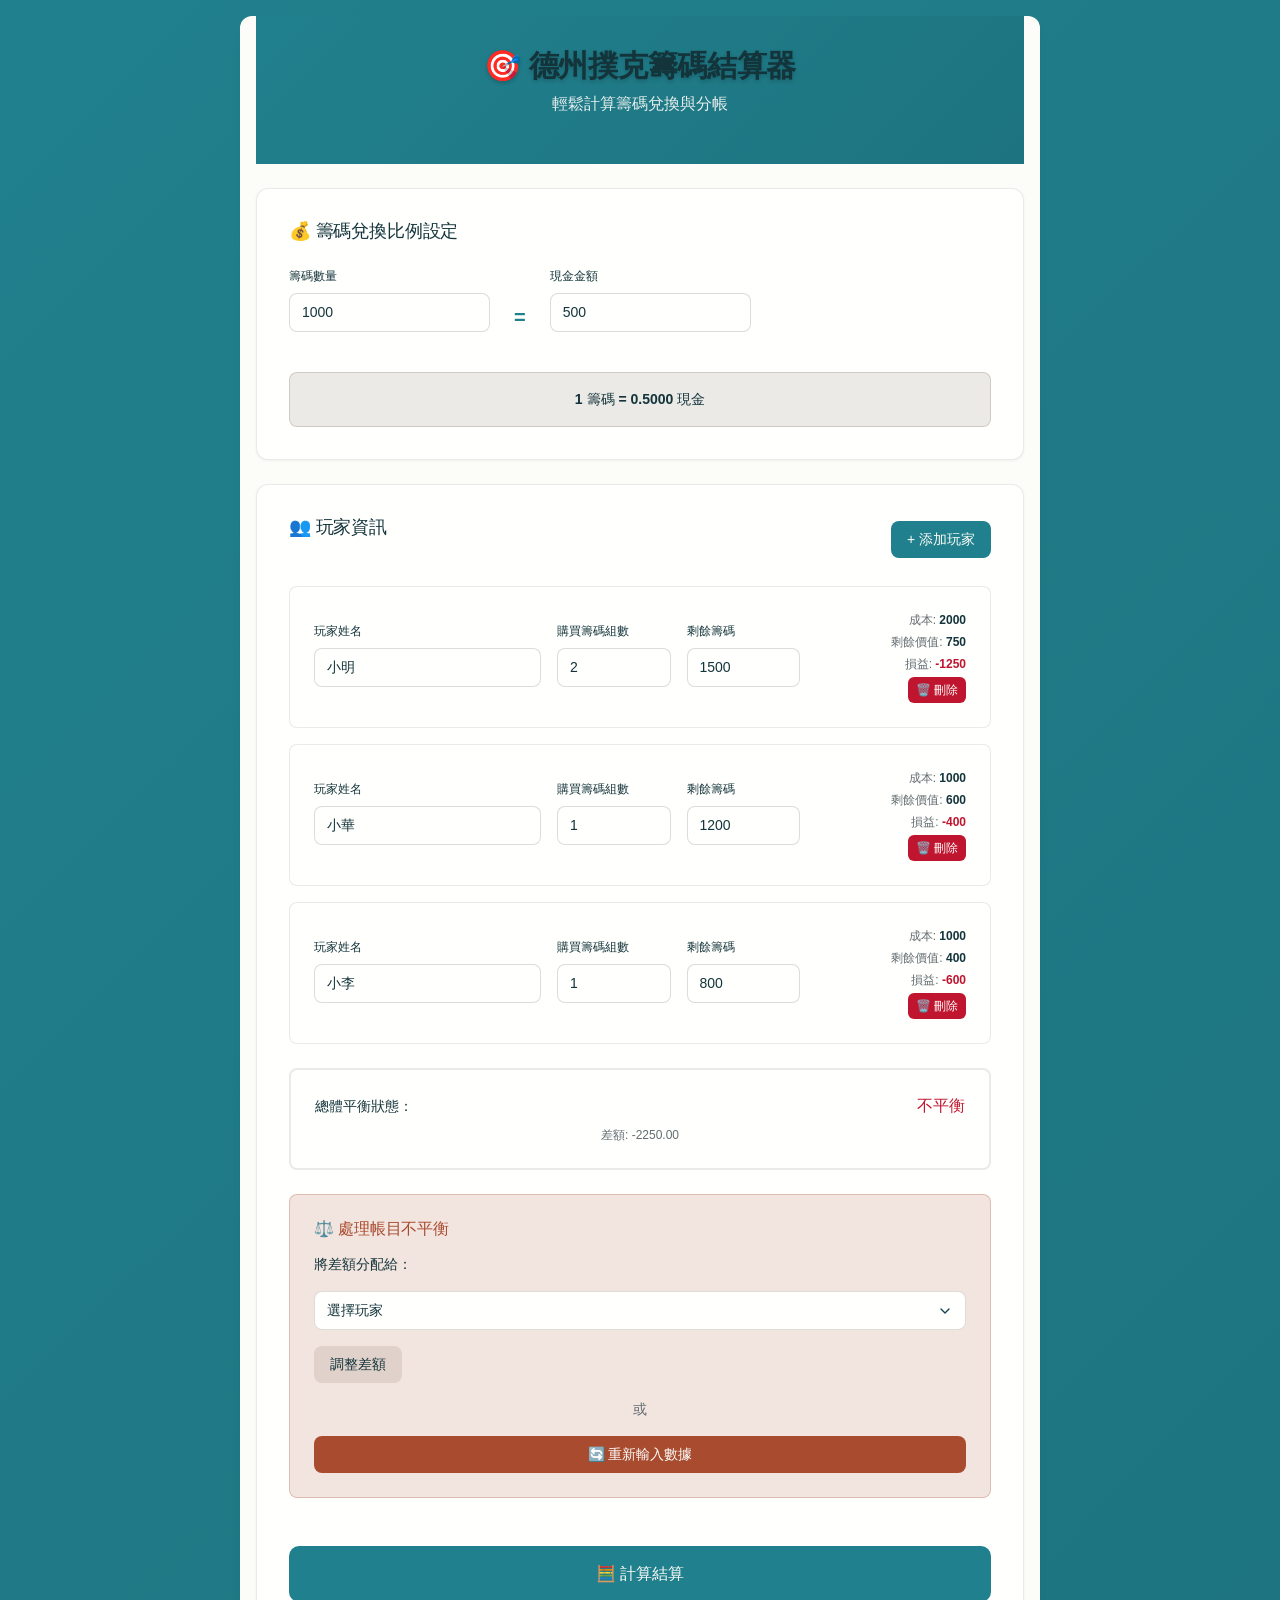
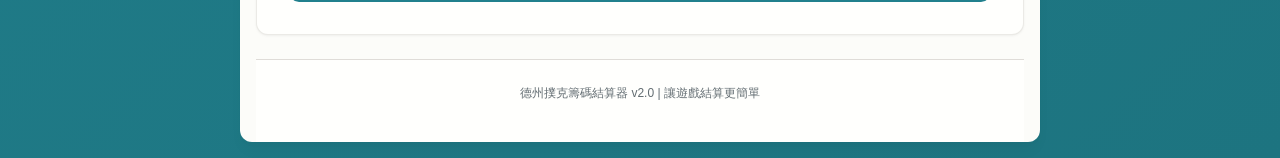
==== index.html @ 0e014acd "整合新工具界面與UI優化" ====
<!DOCTYPE html>
<html lang="zh-TW">
<head>
    <meta charset="UTF-8">
    <meta name="viewport" content="width=device-width, initial-scale=1.0">
    <title>德州撲克籌碼結算器</title>
    <link rel="stylesheet" href="style.css">
</head>
<body>
    <div class="container">
        <header class="app-header">
            <h1>🎯 德州撲克籌碼結算器</h1>
            <p class="subtitle">輕鬆計算籌碼兌換與分帳</p>
        </header>

        <!-- 兌換比例設置 -->
        <section class="exchange-section card">
            <div class="card-body">
                <h2>💰 籌碼兌換比例設定</h2>
                <div class="exchange-input">
                    <div class="input-group">
                        <label class="form-label">籌碼數量</label>
                        <input type="number" id="chipAmount" class="form-control" value="1000" min="1" step="100">
                    </div>
                    <div class="exchange-symbol">=</div>
                    <div class="input-group">
                        <label class="form-label">現金金額</label>
                        <input type="number" id="cashAmount" class="form-control" value="500" min="1" step="50">
                    </div>
                </div>
                <div class="exchange-display">
                    <span id="exchangeRate">1 籌碼 = 0.5 現金</span>
                </div>
            </div>
        </section>

        <!-- 玩家資訊輸入 -->
        <section class="players-section card">
            <div class="card-body">
                <div class="section-header">
                    <h2>👥 玩家資訊</h2>
                    <button class="btn btn-primary" id="addPlayerBtn">+ 添加玩家</button>
                </div>
                
                <div class="players-container" id="playersContainer">
                    <!-- 玩家行將通過JavaScript動態添加 -->
                </div>

                <div class="balance-status" id="balanceStatus">
                    <div class="balance-info">
                        <span class="balance-label">總體平衡狀態：</span>
                        <span class="balance-value" id="balanceValue">平衡</span>
                    </div>
                    <div class="balance-amount" id="balanceAmount">差額: 0</div>
                </div>

                <!-- 不平衡處理選項 -->
                <div class="balance-adjustment" id="balanceAdjustment" style="display: none;">
                    <h3>⚖️ 處理帳目不平衡</h3>
                    <div class="adjustment-options">
                        <div class="adjustment-group">
                            <label>將差額分配給：</label>
                            <select id="adjustmentPlayer" class="form-control">
                                <option value="">選擇玩家</option>
                            </select>
                            <button class="btn btn-secondary" id="adjustBalanceBtn">調整差額</button>
                        </div>
                        <div class="adjustment-divider">或</div>
                        <button class="btn btn-warning" id="reenterDataBtn">🔄 重新輸入數據</button>
                    </div>
                </div>

                <button class="btn btn-success btn-large" id="calculateBtn">🧮 計算結算</button>
            </div>
        </section>

        <!-- 結算結果 -->
        <section class="results-section card" id="resultsSection" style="display: none;">
            <div class="card-body">
                <h2>📊 結算結果</h2>
                
                <!-- 選項卡 -->
                <div class="tabs">
                    <button class="tab-btn active" data-tab="transfers">轉帳方案</button>
                    <button class="tab-btn" data-tab="profits">損益報告</button>
                </div>

                <!-- 轉帳方案 -->
                <div class="tab-content active" id="transfers">
                    <h3>💸 轉帳方案</h3>
                    <div id="transfersList" class="transfers-list">
                        <!-- 轉帳清單將通過JavaScript生成 -->
                    </div>
                </div>

                <!-- 損益報告 -->
                <div class="tab-content" id="profits">
                    <h3>📈 各玩家損益</h3>
                    <div id="profitsList" class="profits-list">
                        <!-- 損益清單將通過JavaScript生成 -->
                    </div>
                </div>

                <button class="btn btn-primary" id="finalCalculateBtn">🔄 重新計算</button>
            </div>
        </section>

        <footer class="app-footer">
            <p>德州撲克籌碼結算器 v2.0 | 讓遊戲結算更簡單</p>
        </footer>
    </div>

    <script src="app.js"></script>
</body>
</html>
---- style.css ----
:root {
  /* Primitive Color Tokens */
  --color-white: rgba(255, 255, 255, 1);
  --color-black: rgba(0, 0, 0, 1);
  --color-cream-50: rgba(252, 252, 249, 1);
  --color-cream-100: rgba(255, 255, 253, 1);
  --color-gray-200: rgba(245, 245, 245, 1);
  --color-gray-300: rgba(167, 169, 169, 1);
  --color-gray-400: rgba(119, 124, 124, 1);
  --color-slate-500: rgba(98, 108, 113, 1);
  --color-brown-600: rgba(94, 82, 64, 1);
  --color-charcoal-700: rgba(31, 33, 33, 1);
  --color-charcoal-800: rgba(38, 40, 40, 1);
  --color-slate-900: rgba(19, 52, 59, 1);
  --color-teal-300: rgba(50, 184, 198, 1);
  --color-teal-400: rgba(45, 166, 178, 1);
  --color-teal-500: rgba(33, 128, 141, 1);
  --color-teal-600: rgba(29, 116, 128, 1);
  --color-teal-700: rgba(26, 104, 115, 1);
  --color-teal-800: rgba(41, 150, 161, 1);
  --color-red-400: rgba(255, 84, 89, 1);
  --color-red-500: rgba(192, 21, 47, 1);
  --color-orange-400: rgba(230, 129, 97, 1);
  --color-orange-500: rgba(168, 75, 47, 1);

  /* RGB versions for opacity control */
  --color-brown-600-rgb: 94, 82, 64;
  --color-teal-500-rgb: 33, 128, 141;
  --color-slate-900-rgb: 19, 52, 59;
  --color-slate-500-rgb: 98, 108, 113;
  --color-red-500-rgb: 192, 21, 47;
  --color-red-400-rgb: 255, 84, 89;
  --color-orange-500-rgb: 168, 75, 47;
  --color-orange-400-rgb: 230, 129, 97;

  /* Background color tokens (Light Mode) */
  --color-bg-1: rgba(59, 130, 246, 0.08); /* Light blue */
  --color-bg-2: rgba(245, 158, 11, 0.08); /* Light yellow */
  --color-bg-3: rgba(34, 197, 94, 0.08); /* Light green */
  --color-bg-4: rgba(239, 68, 68, 0.08); /* Light red */
  --color-bg-5: rgba(147, 51, 234, 0.08); /* Light purple */
  --color-bg-6: rgba(249, 115, 22, 0.08); /* Light orange */
  --color-bg-7: rgba(236, 72, 153, 0.08); /* Light pink */
  --color-bg-8: rgba(6, 182, 212, 0.08); /* Light cyan */

  /* Semantic Color Tokens (Light Mode) */
  --color-background: var(--color-cream-50);
  --color-surface: var(--color-cream-100);
  --color-text: var(--color-slate-900);
  --color-text-secondary: var(--color-slate-500);
  --color-primary: var(--color-teal-500);
  --color-primary-hover: var(--color-teal-600);
  --color-primary-active: var(--color-teal-700);
  --color-secondary: rgba(var(--color-brown-600-rgb), 0.12);
  --color-secondary-hover: rgba(var(--color-brown-600-rgb), 0.2);
  --color-secondary-active: rgba(var(--color-brown-600-rgb), 0.25);
  --color-border: rgba(var(--color-brown-600-rgb), 0.2);
  --color-btn-primary-text: var(--color-cream-50);
  --color-card-border: rgba(var(--color-brown-600-rgb), 0.12);
  --color-card-border-inner: rgba(var(--color-brown-600-rgb), 0.12);
  --color-error: var(--color-red-500);
  --color-success: var(--color-teal-500);
  --color-warning: var(--color-orange-500);
  --color-info: var(--color-slate-500);
  --color-focus-ring: rgba(var(--color-teal-500-rgb), 0.4);
  --color-select-caret: rgba(var(--color-slate-900-rgb), 0.8);

  /* Common style patterns */
  --focus-ring: 0 0 0 3px var(--color-focus-ring);
  --focus-outline: 2px solid var(--color-primary);
  --status-bg-opacity: 0.15;
  --status-border-opacity: 0.25;
  --select-caret-light: url("data:image/svg+xml,%3Csvg xmlns='http://www.w3.org/2000/svg' width='16' height='16' viewBox='0 0 24 24' fill='none' stroke='%23134252' stroke-width='2' stroke-linecap='round' stroke-linejoin='round'%3E%3Cpolyline points='6 9 12 15 18 9'%3E%3C/polyline%3E%3C/svg%3E");
  --select-caret-dark: url("data:image/svg+xml,%3Csvg xmlns='http://www.w3.org/2000/svg' width='16' height='16' viewBox='0 0 24 24' fill='none' stroke='%23f5f5f5' stroke-width='2' stroke-linecap='round' stroke-linejoin='round'%3E%3Cpolyline points='6 9 12 15 18 9'%3E%3C/polyline%3E%3C/svg%3E");

  /* RGB versions for opacity control */
  --color-success-rgb: 33, 128, 141;
  --color-error-rgb: 192, 21, 47;
  --color-warning-rgb: 168, 75, 47;
  --color-info-rgb: 98, 108, 113;

  /* Typography */
  --font-family-base: "FKGroteskNeue", "Geist", "Inter", -apple-system,
    BlinkMacSystemFont, "Segoe UI", Roboto, sans-serif;
  --font-family-mono: "Berkeley Mono", ui-monospace, SFMono-Regular, Menlo,
    Monaco, Consolas, monospace;
  --font-size-xs: 11px;
  --font-size-sm: 12px;
  --font-size-base: 14px;
  --font-size-md: 14px;
  --font-size-lg: 16px;
  --font-size-xl: 18px;
  --font-size-2xl: 20px;
  --font-size-3xl: 24px;
  --font-size-4xl: 30px;
  --font-weight-normal: 400;
  --font-weight-medium: 500;
  --font-weight-semibold: 550;
  --font-weight-bold: 600;
  --line-height-tight: 1.2;
  --line-height-normal: 1.5;
  --letter-spacing-tight: -0.01em;

  /* Spacing */
  --space-0: 0;
  --space-1: 1px;
  --space-2: 2px;
  --space-4: 4px;
  --space-6: 6px;
  --space-8: 8px;
  --space-10: 10px;
  --space-12: 12px;
  --space-16: 16px;
  --space-20: 20px;
  --space-24: 24px;
  --space-32: 32px;

  /* Border Radius */
  --radius-sm: 6px;
  --radius-base: 8px;
  --radius-md: 10px;
  --radius-lg: 12px;
  --radius-full: 9999px;

  /* Shadows */
  --shadow-xs: 0 1px 2px rgba(0, 0, 0, 0.02);
  --shadow-sm: 0 1px 3px rgba(0, 0, 0, 0.04), 0 1px 2px rgba(0, 0, 0, 0.02);
  --shadow-md: 0 4px 6px -1px rgba(0, 0, 0, 0.04),
    0 2px 4px -1px rgba(0, 0, 0, 0.02);
  --shadow-lg: 0 10px 15px -3px rgba(0, 0, 0, 0.04),
    0 4px 6px -2px rgba(0, 0, 0, 0.02);
  --shadow-inset-sm: inset 0 1px 0 rgba(255, 255, 255, 0.15),
    inset 0 -1px 0 rgba(0, 0, 0, 0.03);

  /* Animation */
  --duration-fast: 150ms;
  --duration-normal: 250ms;
  --ease-standard: cubic-bezier(0.16, 1, 0.3, 1);

  /* Layout */
  --container-sm: 640px;
  --container-md: 768px;
  --container-lg: 1024px;
  --container-xl: 1280px;
}

/* Dark mode colors */
@media (prefers-color-scheme: dark) {
  :root {
    /* RGB versions for opacity control (Dark Mode) */
    --color-gray-400-rgb: 119, 124, 124;
    --color-teal-300-rgb: 50, 184, 198;
    --color-gray-300-rgb: 167, 169, 169;
    --color-gray-200-rgb: 245, 245, 245;

    /* Background color tokens (Dark Mode) */
    --color-bg-1: rgba(29, 78, 216, 0.15); /* Dark blue */
    --color-bg-2: rgba(180, 83, 9, 0.15); /* Dark yellow */
    --color-bg-3: rgba(21, 128, 61, 0.15); /* Dark green */
    --color-bg-4: rgba(185, 28, 28, 0.15); /* Dark red */
    --color-bg-5: rgba(107, 33, 168, 0.15); /* Dark purple */
    --color-bg-6: rgba(194, 65, 12, 0.15); /* Dark orange */
    --color-bg-7: rgba(190, 24, 93, 0.15); /* Dark pink */
    --color-bg-8: rgba(8, 145, 178, 0.15); /* Dark cyan */

    /* Semantic Color Tokens (Dark Mode) */
    --color-background: var(--color-charcoal-700);
    --color-surface: var(--color-charcoal-800);
    --color-text: var(--color-gray-200);
    --color-text-secondary: rgba(var(--color-gray-300-rgb), 0.7);
    --color-primary: var(--color-teal-300);
    --color-primary-hover: var(--color-teal-400);
    --color-primary-active: var(--color-teal-800);
    --color-secondary: rgba(var(--color-gray-400-rgb), 0.15);
    --color-secondary-hover: rgba(var(--color-gray-400-rgb), 0.25);
    --color-secondary-active: rgba(var(--color-gray-400-rgb), 0.3);
    --color-border: rgba(var(--color-gray-400-rgb), 0.3);
    --color-error: var(--color-red-400);
    --color-success: var(--color-teal-300);
    --color-warning: var(--color-orange-400);
    --color-info: var(--color-gray-300);
    --color-focus-ring: rgba(var(--color-teal-300-rgb), 0.4);
    --color-btn-primary-text: var(--color-slate-900);
    --color-card-border: rgba(var(--color-gray-400-rgb), 0.2);
    --color-card-border-inner: rgba(var(--color-gray-400-rgb), 0.15);
    --shadow-inset-sm: inset 0 1px 0 rgba(255, 255, 255, 0.1),
      inset 0 -1px 0 rgba(0, 0, 0, 0.15);
    --button-border-secondary: rgba(var(--color-gray-400-rgb), 0.2);
    --color-border-secondary: rgba(var(--color-gray-400-rgb), 0.2);
    --color-select-caret: rgba(var(--color-gray-200-rgb), 0.8);

    /* Common style patterns - updated for dark mode */
    --focus-ring: 0 0 0 3px var(--color-focus-ring);
    --focus-outline: 2px solid var(--color-primary);
    --status-bg-opacity: 0.15;
    --status-border-opacity: 0.25;
    --select-caret-light: url("data:image/svg+xml,%3Csvg xmlns='http://www.w3.org/2000/svg' width='16' height='16' viewBox='0 0 24 24' fill='none' stroke='%23134252' stroke-width='2' stroke-linecap='round' stroke-linejoin='round'%3E%3Cpolyline points='6 9 12 15 18 9'%3E%3C/polyline%3E%3C/svg%3E");
    --select-caret-dark: url("data:image/svg+xml,%3Csvg xmlns='http://www.w3.org/2000/svg' width='16' height='16' viewBox='0 0 24 24' fill='none' stroke='%23f5f5f5' stroke-width='2' stroke-linecap='round' stroke-linejoin='round'%3E%3Cpolyline points='6 9 12 15 18 9'%3E%3C/polyline%3E%3C/svg%3E");

    /* RGB versions for dark mode */
    --color-success-rgb: var(--color-teal-300-rgb);
    --color-error-rgb: var(--color-red-400-rgb);
    --color-warning-rgb: var(--color-orange-400-rgb);
    --color-info-rgb: var(--color-gray-300-rgb);
  }
}

/* Data attribute for manual theme switching */
[data-color-scheme="dark"] {
  /* RGB versions for opacity control (dark mode) */
  --color-gray-400-rgb: 119, 124, 124;
  --color-teal-300-rgb: 50, 184, 198;
  --color-gray-300-rgb: 167, 169, 169;
  --color-gray-200-rgb: 245, 245, 245;

  /* Colorful background palette - Dark Mode */
  --color-bg-1: rgba(29, 78, 216, 0.15); /* Dark blue */
  --color-bg-2: rgba(180, 83, 9, 0.15); /* Dark yellow */
  --color-bg-3: rgba(21, 128, 61, 0.15); /* Dark green */
  --color-bg-4: rgba(185, 28, 28, 0.15); /* Dark red */
  --color-bg-5: rgba(107, 33, 168, 0.15); /* Dark purple */
  --color-bg-6: rgba(194, 65, 12, 0.15); /* Dark orange */
  --color-bg-7: rgba(190, 24, 93, 0.15); /* Dark pink */
  --color-bg-8: rgba(8, 145, 178, 0.15); /* Dark cyan */

  /* Semantic Color Tokens (Dark Mode) */
  --color-background: var(--color-charcoal-700);
  --color-surface: var(--color-charcoal-800);
  --color-text: var(--color-gray-200);
  --color-text-secondary: rgba(var(--color-gray-300-rgb), 0.7);
  --color-primary: var(--color-teal-300);
  --color-primary-hover: var(--color-teal-400);
  --color-primary-active: var(--color-teal-800);
  --color-secondary: rgba(var(--color-gray-400-rgb), 0.15);
  --color-secondary-hover: rgba(var(--color-gray-400-rgb), 0.25);
  --color-secondary-active: rgba(var(--color-gray-400-rgb), 0.3);
  --color-border: rgba(var(--color-gray-400-rgb), 0.3);
  --color-error: var(--color-red-400);
  --color-success: var(--color-teal-300);
  --color-warning: var(--color-orange-400);
  --color-info: var(--color-gray-300);
  --color-focus-ring: rgba(var(--color-teal-300-rgb), 0.4);
  --color-btn-primary-text: var(--color-slate-900);
  --color-card-border: rgba(var(--color-gray-400-rgb), 0.15);
  --color-card-border-inner: rgba(var(--color-gray-400-rgb), 0.15);
  --shadow-inset-sm: inset 0 1px 0 rgba(255, 255, 255, 0.1),
    inset 0 -1px 0 rgba(0, 0, 0, 0.15);
  --color-border-secondary: rgba(var(--color-gray-400-rgb), 0.2);
  --color-select-caret: rgba(var(--color-gray-200-rgb), 0.8);

  /* Common style patterns - updated for dark mode */
  --focus-ring: 0 0 0 3px var(--color-focus-ring);
  --focus-outline: 2px solid var(--color-primary);
  --status-bg-opacity: 0.15;
  --status-border-opacity: 0.25;
  --select-caret-light: url("data:image/svg+xml,%3Csvg xmlns='http://www.w3.org/2000/svg' width='16' height='16' viewBox='0 0 24 24' fill='none' stroke='%23134252' stroke-width='2' stroke-linecap='round' stroke-linejoin='round'%3E%3Cpolyline points='6 9 12 15 18 9'%3E%3C/polyline%3E%3C/svg%3E");
  --select-caret-dark: url("data:image/svg+xml,%3Csvg xmlns='http://www.w3.org/2000/svg' width='16' height='16' viewBox='0 0 24 24' fill='none' stroke='%23f5f5f5' stroke-width='2' stroke-linecap='round' stroke-linejoin='round'%3E%3Cpolyline points='6 9 12 15 18 9'%3E%3C/polyline%3E%3C/svg%3E");

  /* RGB versions for dark mode */
  --color-success-rgb: var(--color-teal-300-rgb);
  --color-error-rgb: var(--color-red-400-rgb);
  --color-warning-rgb: var(--color-orange-400-rgb);
  --color-info-rgb: var(--color-gray-300-rgb);
}

[data-color-scheme="light"] {
  /* RGB versions for opacity control (light mode) */
  --color-brown-600-rgb: 94, 82, 64;
  --color-teal-500-rgb: 33, 128, 141;
  --color-slate-900-rgb: 19, 52, 59;

  /* Semantic Color Tokens (Light Mode) */
  --color-background: var(--color-cream-50);
  --color-surface: var(--color-cream-100);
  --color-text: var(--color-slate-900);
  --color-text-secondary: var(--color-slate-500);
  --color-primary: var(--color-teal-500);
  --color-primary-hover: var(--color-teal-600);
  --color-primary-active: var(--color-teal-700);
  --color-secondary: rgba(var(--color-brown-600-rgb), 0.12);
  --color-secondary-hover: rgba(var(--color-brown-600-rgb), 0.2);
  --color-secondary-active: rgba(var(--color-brown-600-rgb), 0.25);
  --color-border: rgba(var(--color-brown-600-rgb), 0.2);
  --color-btn-primary-text: var(--color-cream-50);
  --color-card-border: rgba(var(--color-brown-600-rgb), 0.12);
  --color-card-border-inner: rgba(var(--color-brown-600-rgb), 0.12);
  --color-error: var(--color-red-500);
  --color-success: var(--color-teal-500);
  --color-warning: var(--color-orange-500);
  --color-info: var(--color-slate-500);
  --color-focus-ring: rgba(var(--color-teal-500-rgb), 0.4);

  /* RGB versions for light mode */
  --color-success-rgb: var(--color-teal-500-rgb);
  --color-error-rgb: var(--color-red-500-rgb);
  --color-warning-rgb: var(--color-orange-500-rgb);
  --color-info-rgb: var(--color-slate-500-rgb);
}

/* Base styles */
html {
  font-size: var(--font-size-base);
  font-family: var(--font-family-base);
  line-height: var(--line-height-normal);
  color: var(--color-text);
  background-color: var(--color-background);
  -webkit-font-smoothing: antialiased;
  box-sizing: border-box;
}

body {
  margin: 0;
  padding: 0;
}

*,
*::before,
*::after {
  box-sizing: inherit;
}

/* Typography */
h1,
h2,
h3,
h4,
h5,
h6 {
  margin: 0;
  font-weight: var(--font-weight-semibold);
  line-height: var(--line-height-tight);
  color: var(--color-text);
  letter-spacing: var(--letter-spacing-tight);
}

h1 {
  font-size: var(--font-size-4xl);
}
h2 {
  font-size: var(--font-size-3xl);
}
h3 {
  font-size: var(--font-size-2xl);
}
h4 {
  font-size: var(--font-size-xl);
}
h5 {
  font-size: var(--font-size-lg);
}
h6 {
  font-size: var(--font-size-md);
}

p {
  margin: 0 0 var(--space-16) 0;
}

a {
  color: var(--color-primary);
  text-decoration: none;
  transition: color var(--duration-fast) var(--ease-standard);
}

a:hover {
  color: var(--color-primary-hover);
}

code,
pre {
  font-family: var(--font-family-mono);
  font-size: calc(var(--font-size-base) * 0.95);
  background-color: var(--color-secondary);
  border-radius: var(--radius-sm);
}

code {
  padding: var(--space-1) var(--space-4);
}

pre {
  padding: var(--space-16);
  margin: var(--space-16) 0;
  overflow: auto;
  border: 1px solid var(--color-border);
}

pre code {
  background: none;
  padding: 0;
}

/* Buttons */
.btn {
  display: inline-flex;
  align-items: center;
  justify-content: center;
  padding: var(--space-8) var(--space-16);
  border-radius: var(--radius-base);
  font-size: var(--font-size-base);
  font-weight: 500;
  line-height: 1.5;
  cursor: pointer;
  transition: all var(--duration-normal) var(--ease-standard);
  border: none;
  text-decoration: none;
  position: relative;
}

.btn:focus-visible {
  outline: none;
  box-shadow: var(--focus-ring);
}

.btn--primary {
  background: var(--color-primary);
  color: var(--color-btn-primary-text);
}

.btn--primary:hover {
  background: var(--color-primary-hover);
}

.btn--primary:active {
  background: var(--color-primary-active);
}

.btn--secondary {
  background: var(--color-secondary);
  color: var(--color-text);
}

.btn--secondary:hover {
  background: var(--color-secondary-hover);
}

.btn--secondary:active {
  background: var(--color-secondary-active);
}

.btn--outline {
  background: transparent;
  border: 1px solid var(--color-border);
  color: var(--color-text);
}

.btn--outline:hover {
  background: var(--color-secondary);
}

.btn--sm {
  padding: var(--space-4) var(--space-12);
  font-size: var(--font-size-sm);
  border-radius: var(--radius-sm);
}

.btn--lg {
  padding: var(--space-10) var(--space-20);
  font-size: var(--font-size-lg);
  border-radius: var(--radius-md);
}

.btn--full-width {
  width: 100%;
}

.btn:disabled {
  opacity: 0.5;
  cursor: not-allowed;
}

/* Form elements */
.form-control {
  display: block;
  width: 100%;
  padding: var(--space-8) var(--space-12);
  font-size: var(--font-size-md);
  line-height: 1.5;
  color: var(--color-text);
  background-color: var(--color-surface);
  border: 1px solid var(--color-border);
  border-radius: var(--radius-base);
  transition: border-color var(--duration-fast) var(--ease-standard),
    box-shadow var(--duration-fast) var(--ease-standard);
}

textarea.form-control {
  font-family: var(--font-family-base);
  font-size: var(--font-size-base);
}

select.form-control {
  padding: var(--space-8) var(--space-12);
  -webkit-appearance: none;
  -moz-appearance: none;
  appearance: none;
  background-image: var(--select-caret-light);
  background-repeat: no-repeat;
  background-position: right var(--space-12) center;
  background-size: 16px;
  padding-right: var(--space-32);
}

/* Add a dark mode specific caret */
@media (prefers-color-scheme: dark) {
  select.form-control {
    background-image: var(--select-caret-dark);
  }
}

/* Also handle data-color-scheme */
[data-color-scheme="dark"] select.form-control {
  background-image: var(--select-caret-dark);
}

[data-color-scheme="light"] select.form-control {
  background-image: var(--select-caret-light);
}

.form-control:focus {
  border-color: var(--color-primary);
  outline: var(--focus-outline);
}

.form-label {
  display: block;
  margin-bottom: var(--space-8);
  font-weight: var(--font-weight-medium);
  font-size: var(--font-size-sm);
}

.form-group {
  margin-bottom: var(--space-16);
}

/* Card component */
.card {
  background-color: var(--color-surface);
  border-radius: var(--radius-lg);
  border: 1px solid var(--color-card-border);
  box-shadow: var(--shadow-sm);
  overflow: hidden;
  transition: box-shadow var(--duration-normal) var(--ease-standard);
}

.card:hover {
  box-shadow: var(--shadow-md);
}

.card__body {
  padding: var(--space-16);
}

.card__header,
.card__footer {
  padding: var(--space-16);
  border-bottom: 1px solid var(--color-card-border-inner);
}

/* Status indicators - simplified with CSS variables */
.status {
  display: inline-flex;
  align-items: center;
  padding: var(--space-6) var(--space-12);
  border-radius: var(--radius-full);
  font-weight: var(--font-weight-medium);
  font-size: var(--font-size-sm);
}

.status--success {
  background-color: rgba(
    var(--color-success-rgb, 33, 128, 141),
    var(--status-bg-opacity)
  );
  color: var(--color-success);
  border: 1px solid
    rgba(var(--color-success-rgb, 33, 128, 141), var(--status-border-opacity));
}

.status--error {
  background-color: rgba(
    var(--color-error-rgb, 192, 21, 47),
    var(--status-bg-opacity)
  );
  color: var(--color-error);
  border: 1px solid
    rgba(var(--color-error-rgb, 192, 21, 47), var(--status-border-opacity));
}

.status--warning {
  background-color: rgba(
    var(--color-warning-rgb, 168, 75, 47),
    var(--status-bg-opacity)
  );
  color: var(--color-warning);
  border: 1px solid
    rgba(var(--color-warning-rgb, 168, 75, 47), var(--status-border-opacity));
}

.status--info {
  background-color: rgba(
    var(--color-info-rgb, 98, 108, 113),
    var(--status-bg-opacity)
  );
  color: var(--color-info);
  border: 1px solid
    rgba(var(--color-info-rgb, 98, 108, 113), var(--status-border-opacity));
}

/* Container layout */
.container {
  width: 100%;
  margin-right: auto;
  margin-left: auto;
  padding-right: var(--space-16);
  padding-left: var(--space-16);
}

@media (min-width: 640px) {
  .container {
    max-width: var(--container-sm);
  }
}
@media (min-width: 768px) {
  .container {
    max-width: var(--container-md);
  }
}
@media (min-width: 1024px) {
  .container {
    max-width: var(--container-lg);
  }
}
@media (min-width: 1280px) {
  .container {
    max-width: var(--container-xl);
  }
}

/* Utility classes */
.flex {
  display: flex;
}
.flex-col {
  flex-direction: column;
}
.items-center {
  align-items: center;
}
.justify-center {
  justify-content: center;
}
.justify-between {
  justify-content: space-between;
}
.gap-4 {
  gap: var(--space-4);
}
.gap-8 {
  gap: var(--space-8);
}
.gap-16 {
  gap: var(--space-16);
}

.m-0 {
  margin: 0;
}
.mt-8 {
  margin-top: var(--space-8);
}
.mb-8 {
  margin-bottom: var(--space-8);
}
.mx-8 {
  margin-left: var(--space-8);
  margin-right: var(--space-8);
}
.my-8 {
  margin-top: var(--space-8);
  margin-bottom: var(--space-8);
}

.p-0 {
  padding: 0;
}
.py-8 {
  padding-top: var(--space-8);
  padding-bottom: var(--space-8);
}
.px-8 {
  padding-left: var(--space-8);
  padding-right: var(--space-8);
}
.py-16 {
  padding-top: var(--space-16);
  padding-bottom: var(--space-16);
}
.px-16 {
  padding-left: var(--space-16);
  padding-right: var(--space-16);
}

.block {
  display: block;
}
.hidden {
  display: none;
}

/* Accessibility */
.sr-only {
  position: absolute;
  width: 1px;
  height: 1px;
  padding: 0;
  margin: -1px;
  overflow: hidden;
  clip: rect(0, 0, 0, 0);
  white-space: nowrap;
  border-width: 0;
}

:focus-visible {
  outline: var(--focus-outline);
  outline-offset: 2px;
}

/* Dark mode specifics */
[data-color-scheme="dark"] .btn--outline {
  border: 1px solid var(--color-border-secondary);
}

@font-face {
  font-family: 'FKGroteskNeue';
  src: url('https://r2cdn.perplexity.ai/fonts/FKGroteskNeue.woff2')
    format('woff2');
}

/* END PERPLEXITY DESIGN SYSTEM */
```css
/* ==========================================================================
   德州撲克籌碼結算器 - 樣式表
   ========================================================================== */

/* ==========================================================================
   基礎樣式
   ========================================================================== */

* {
    box-sizing: border-box;
    margin: 0;
    padding: 0;
}

body {
    font-family: var(--font-family-base);
    font-size: var(--font-size-base);
    line-height: var(--line-height-normal);
    color: var(--color-text);
    background: linear-gradient(135deg, var(--color-primary) 0%, var(--color-primary-hover) 100%);
    min-height: 100vh;
    padding: var(--space-16);
}

.container {
    max-width: 800px;
    margin: 0 auto;
    background: var(--color-background);
    border-radius: var(--radius-lg);
    overflow: hidden;
    box-shadow: var(--shadow-lg);
}

/* ==========================================================================
   標題區域
   ========================================================================== */

.app-header {
    background: linear-gradient(135deg, var(--color-primary) 0%, var(--color-primary-hover) 100%);
    color: var(--color-btn-primary-text);
    text-align: center;
    padding: var(--space-32) var(--space-24);
}

.app-header h1 {
    font-size: var(--font-size-4xl);
    font-weight: var(--font-weight-bold);
    margin-bottom: var(--space-8);
    text-shadow: 0 2px 4px rgba(0, 0, 0, 0.2);
}

.subtitle {
    font-size: var(--font-size-lg);
    opacity: 0.9;
    font-weight: var(--font-weight-normal);
}

/* ==========================================================================
   卡片元件
   ========================================================================== */

.card {
    background: var(--color-surface);
    margin: var(--space-24) 0;
    border-radius: var(--radius-lg);
    box-shadow: var(--shadow-sm);
    border: 1px solid var(--color-card-border);
    overflow: hidden;
    transition: box-shadow var(--duration-normal) var(--ease-standard);
}

.card:hover {
    box-shadow: var(--shadow-md);
}

.card-body {
    padding: var(--space-32);
}

.card h2 {
    font-size: var(--font-size-xl);
    font-weight: var(--font-weight-semibold);
    color: var(--color-text);
    margin-bottom: var(--space-24);
    display: flex;
    align-items: center;
    gap: var(--space-8);
}

/* ==========================================================================
   表單元件
   ========================================================================== */

.form-label {
    display: block;
    font-weight: var(--font-weight-medium);
    color: var(--color-text);
    margin-bottom: var(--space-8);
    font-size: var(--font-size-sm);
}

.form-control {
    width: 100%;
    padding: var(--space-8) var(--space-12);
    border: 1px solid var(--color-border);
    border-radius: var(--radius-base);
    font-size: var(--font-size-base);
    background: var(--color-surface);
    color: var(--color-text);
    transition: border-color var(--duration-fast) var(--ease-standard),
                box-shadow var(--duration-fast) var(--ease-standard);
}

.form-control:focus {
    outline: none;
    border-color: var(--color-primary);
    box-shadow: var(--focus-ring);
}

.input-group {
    margin-bottom: var(--space-16);
}

/* ==========================================================================
   按鈕元件
   ========================================================================== */

.btn {
    display: inline-flex;
    align-items: center;
    justify-content: center;
    gap: var(--space-8);
    padding: var(--space-8) var(--space-16);
    border: none;
    border-radius: var(--radius-base);
    font-size: var(--font-size-base);
    font-weight: var(--font-weight-medium);
    cursor: pointer;
    transition: all var(--duration-normal) var(--ease-standard);
    text-decoration: none;
    white-space: nowrap;
    line-height: 1.5;
}

.btn:focus-visible {
    outline: none;
    box-shadow: var(--focus-ring);
}

.btn:disabled {
    opacity: 0.5;
    cursor: not-allowed;
}

.btn-primary {
    background: var(--color-primary);
    color: var(--color-btn-primary-text);
}

.btn-primary:hover:not(:disabled) {
    background: var(--color-primary-hover);
    transform: translateY(-1px);
}

.btn-primary:active:not(:disabled) {
    background: var(--color-primary-active);
}

.btn-secondary {
    background: var(--color-secondary);
    color: var(--color-text);
}

.btn-secondary:hover:not(:disabled) {
    background: var(--color-secondary-hover);
}

.btn-secondary:active:not(:disabled) {
    background: var(--color-secondary-active);
}

.btn-success {
    background: var(--color-success);
    color: var(--color-btn-primary-text);
}

.btn-success:hover:not(:disabled) {
    background: var(--color-primary-hover);
    transform: translateY(-1px);
}

.btn-warning {
    background: var(--color-warning);
    color: var(--color-btn-primary-text);
}

.btn-warning:hover:not(:disabled) {
    background: rgba(var(--color-warning-rgb), 0.8);
}

.btn-error {
    background: var(--color-error);
    color: var(--color-btn-primary-text);
}

.btn-error:hover:not(:disabled) {
    background: rgba(var(--color-error-rgb), 0.8);
}

.btn-large {
    padding: var(--space-16) var(--space-32);
    font-size: var(--font-size-lg);
    font-weight: var(--font-weight-semibold);
    margin-top: var(--space-24);
    width: 100%;
    border-radius: var(--radius-md);
}

.btn-small {
    padding: var(--space-4) var(--space-8);
    font-size: var(--font-size-sm);
    border-radius: var(--radius-sm);
}

/* ==========================================================================
   兌換設置區域
   ========================================================================== */

.exchange-input {
    display: flex;
    align-items: end;
    gap: var(--space-24);
    margin-bottom: var(--space-24);
}

.exchange-symbol {
    font-size: var(--font-size-2xl);
    font-weight: var(--font-weight-bold);
    color: var(--color-primary);
    margin-bottom: var(--space-16);
}

.exchange-display {
    background: var(--color-secondary);
    color: var(--color-text);
    padding: var(--space-16);
    border-radius: var(--radius-base);
    text-align: center;
    font-weight: var(--font-weight-semibold);
    border: 1px solid var(--color-border);
}

/* ==========================================================================
   玩家管理區域
   ========================================================================== */

.section-header {
    display: flex;
    justify-content: space-between;
    align-items: center;
    margin-bottom: var(--space-24);
}

.player-row {
    display: grid;
    grid-template-columns: 1fr auto;
    gap: var(--space-16);
    padding: var(--space-24);
    background: var(--color-surface);
    border-radius: var(--radius-base);
    margin-bottom: var(--space-16);
    border: 1px solid var(--color-card-border);
    transition: box-shadow var(--duration-normal) var(--ease-standard);
}

.player-row:hover {
    box-shadow: var(--shadow-sm);
}

.player-inputs {
    display: grid;
    grid-template-columns: 2fr 1fr 1fr;
    gap: var(--space-16);
    align-items: end;
}

.player-stats {
    display: flex;
    flex-direction: column;
    gap: var(--space-4);
    align-items: flex-end;
    min-width: 150px;
}

.stat-item {
    font-size: var(--font-size-sm);
    color: var(--color-text-secondary);
}

.stat-value {
    font-weight: var(--font-weight-semibold);
    color: var(--color-text);
}

.profit-positive {
    color: var(--color-success);
}

.profit-negative {
    color: var(--color-error);
}

/* ==========================================================================
   平衡狀態
   ========================================================================== */

.balance-status {
    background: var(--color-surface);
    padding: var(--space-24);
    border-radius: var(--radius-base);
    margin: var(--space-24) 0;
    border: 2px solid var(--color-card-border);
}

.balance-info {
    display: flex;
    justify-content: space-between;
    align-items: center;
    margin-bottom: var(--space-8);
}

.balance-label {
    font-weight: var(--font-weight-medium);
    color: var(--color-text);
}

.balance-value {
    font-weight: var(--font-weight-semibold);
    font-size: var(--font-size-lg);
}

.balance-balanced {
    color: var(--color-success);
}

.balance-unbalanced {
    color: var(--color-error);
}

.balance-amount {
    font-size: var(--font-size-sm);
    color: var(--color-text-secondary);
    text-align: center;
}

/* ==========================================================================
   不平衡處理
   ========================================================================== */

.balance-adjustment {
    background: rgba(var(--color-warning-rgb), var(--status-bg-opacity));
    padding: var(--space-24);
    border-radius: var(--radius-base);
    margin: var(--space-24) 0;
    border: 1px solid rgba(var(--color-warning-rgb), var(--status-border-opacity));
}

.balance-adjustment h3 {
    color: var(--color-warning);
    margin-bottom: var(--space-16);
    font-size: var(--font-size-lg);
    font-weight: var(--font-weight-semibold);
}

.adjustment-options {
    display: flex;
    flex-direction: column;
    gap: var(--space-16);
}

.adjustment-group {
    display: flex;
    align-items: center;
    gap: var(--space-16);
    flex-wrap: wrap;
}

.adjustment-divider {
    text-align: center;
    font-weight: var(--font-weight-semibold);
    color: var(--color-text-secondary);
}

/* ==========================================================================
   結果區域
   ========================================================================== */

.tabs {
    display: flex;
    background: var(--color-surface);
    border-radius: var(--radius-base);
    padding: var(--space-4);
    margin-bottom: var(--space-24);
    border: 1px solid var(--color-border);
}

.tab-btn {
    flex: 1;
    background: none;
    border: none;
    padding: var(--space-8) var(--space-16);
    border-radius: var(--radius-sm);
    cursor: pointer;
    transition: all var(--duration-normal) var(--ease-standard);
    font-weight: var(--font-weight-medium);
    color: var(--color-text);
}

.tab-btn.active {
    background: var(--color-primary);
    color: var(--color-btn-primary-text);
}

.tab-btn:hover:not(.active) {
    background: var(--color-secondary);
}

.tab-content {
    display: none;
}

.tab-content.active {
    display: block;
}

.tab-content h3 {
    margin-bottom: var(--space-24);
    color: var(--color-text);
    font-weight: var(--font-weight-semibold);
}

/* ==========================================================================
   轉帳清單
   ========================================================================== */

.transfer-item {
    background: var(--color-surface);
    padding: var(--space-24);
    border-radius: var(--radius-base);
    margin-bottom: var(--space-16);
    display: flex;
    justify-content: space-between;
    align-items: center;
    border-left: 4px solid var(--color-info);
    border: 1px solid var(--color-card-border);
    border-left: 4px solid var(--color-info);
}

.transfer-details {
    flex: 1;
}

.transfer-amount {
    font-weight: var(--font-weight-semibold);
    font-size: var(--font-size-lg);
    color: var(--color-error);
}

/* ==========================================================================
   損益清單
   ========================================================================== */

.profit-item {
    display: flex;
    justify-content: space-between;
    align-items: center;
    padding: var(--space-16) var(--space-24);
    border-radius: var(--radius-base);
    margin-bottom: var(--space-8);
    background: var(--color-surface);
    border: 1px solid var(--color-card-border);
}

.profit-name {
    font-weight: var(--font-weight-medium);
}

.profit-amount {
    font-weight: var(--font-weight-semibold);
    font-size: var(--font-size-lg);
}

/* ==========================================================================
   底部
   ========================================================================== */

.app-footer {
    background: var(--color-surface);
    text-align: center;
    padding: var(--space-24);
    color: var(--color-text-secondary);
    font-size: var(--font-size-sm);
    border-top: 1px solid var(--color-border);
}

/* ==========================================================================
   響應式設計
   ========================================================================== */

@media (max-width: 768px) {
    body {
        padding: var(--space-8);
    }
    
    .container {
        border-radius: 0;
    }
    
    .card-body {
        padding: var(--space-24);
    }
    
    .app-header {
        padding: var(--space-32) var(--space-24);
    }
    
    .app-header h1 {
        font-size: var(--font-size-2xl);
    }
    
    .exchange-input {
        flex-direction: column;
        gap: var(--space-16);
    }
    
    .exchange-symbol {
        align-self: center;
        margin: 0;
    }
    
    .section-header {
        flex-direction: column;
        gap: var(--space-16);
        align-items: stretch;
    }
    
    .player-inputs {
        grid-template-columns: 1fr;
        gap: var(--space-8);
    }
    
    .player-row {
        grid-template-columns: 1fr;
        gap: var(--space-8);
    }
    
    .player-stats {
        align-items: flex-start;
    }
    
    .adjustment-group {
        flex-direction: column;
        align-items: stretch;
    }
    
    .balance-info {
        flex-direction: column;
        gap: var(--space-4);
        text-align: center;
    }
}

@media (max-width: 480px) {
    .app-header h1 {
        font-size: var(--font-size-xl);
    }
    
    .card-body {
        padding: var(--space-16);
    }
    
    .transfer-item {
        flex-direction: column;
        text-align: center;
        gap: var(--space-8);
    }
    
    .tabs {
        flex-direction: column;
        gap: var(--space-4);
    }
    
    .btn-large {
        font-size: var(--font-size-base);
        padding: var(--space-12) var(--space-24);
    }
    
    .profit-item {
        flex-direction: column;
        gap: var(--space-8);
        text-align: center;
    }
    
    .balance-status {
        padding: var(--space-16);
    }
    
    .balance-adjustment {
        padding: var(--space-16);
    }
    
    .player-row {
        padding: var(--space-16);
    }
    
    .exchange-input {
        gap: var(--space-12);
    }
}
```
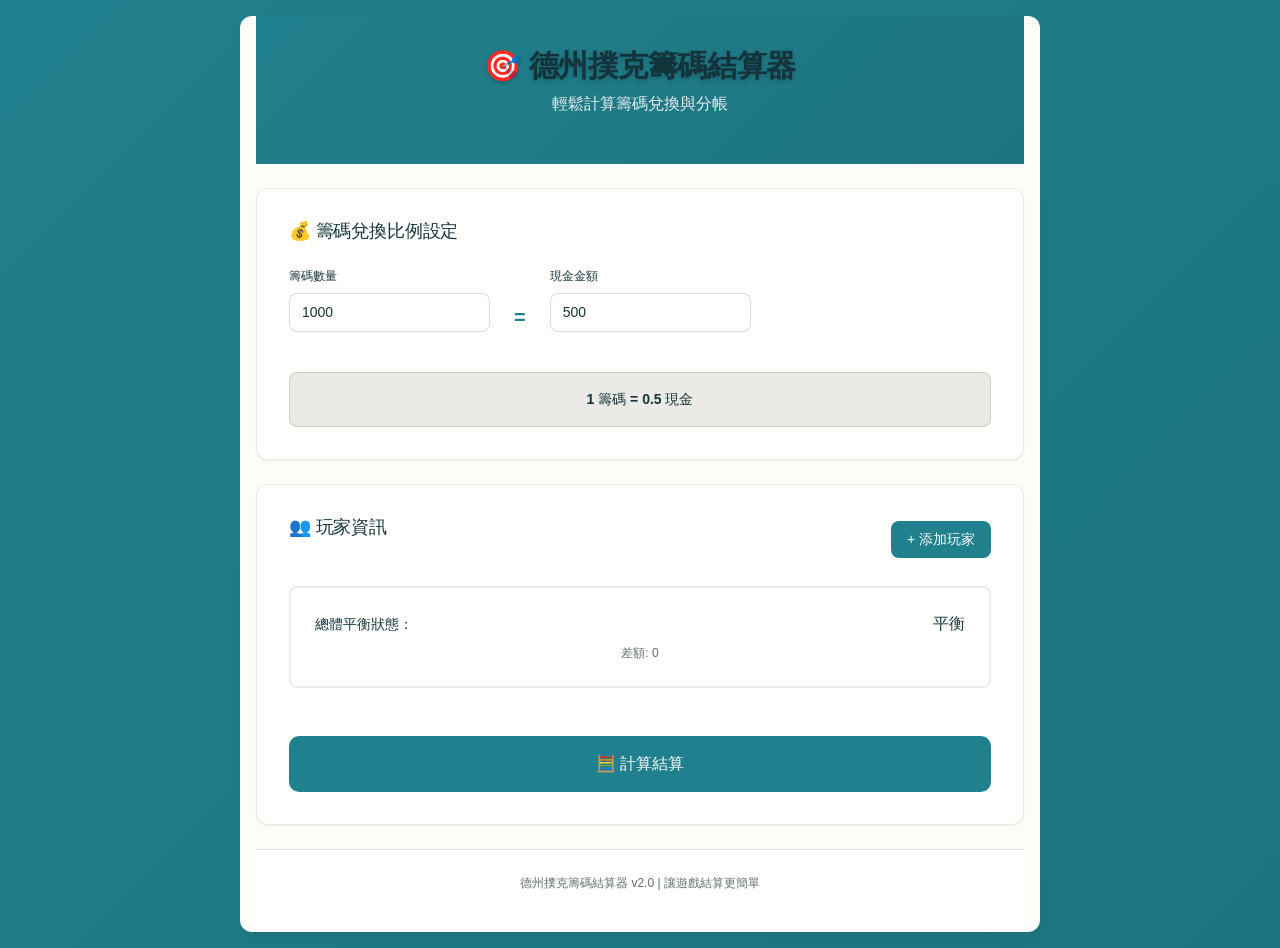
==== commit e45f9cd2: "調整頁面js" ====
--- a/index.html
+++ b/index.html
@@ -1,115 +1,153 @@
-<!DOCTYPE html>
+<!doctype html>
 <html lang="zh-TW">
-<head>
-    <meta charset="UTF-8">
-    <meta name="viewport" content="width=device-width, initial-scale=1.0">
+  <head>
+    <meta charset="UTF-8" />
+    <meta name="viewport" content="width=device-width, initial-scale=1.0" />
     <title>德州撲克籌碼結算器</title>
-    <link rel="stylesheet" href="style.css">
-</head>
-<body>
+    <link rel="stylesheet" href="style.css" />
+  </head>
+  <body>
     <div class="container">
-        <header class="app-header">
-            <h1>🎯 德州撲克籌碼結算器</h1>
-            <p class="subtitle">輕鬆計算籌碼兌換與分帳</p>
-        </header>
+      <header class="app-header">
+        <h1>🎯 德州撲克籌碼結算器</h1>
+        <p class="subtitle">輕鬆計算籌碼兌換與分帳</p>
+      </header>
 
-        <!-- 兌換比例設置 -->
-        <section class="exchange-section card">
-            <div class="card-body">
-                <h2>💰 籌碼兌換比例設定</h2>
-                <div class="exchange-input">
-                    <div class="input-group">
-                        <label class="form-label">籌碼數量</label>
-                        <input type="number" id="chipAmount" class="form-control" value="1000" min="1" step="100">
-                    </div>
-                    <div class="exchange-symbol">=</div>
-                    <div class="input-group">
-                        <label class="form-label">現金金額</label>
-                        <input type="number" id="cashAmount" class="form-control" value="500" min="1" step="50">
-                    </div>
-                </div>
-                <div class="exchange-display">
-                    <span id="exchangeRate">1 籌碼 = 0.5 現金</span>
-                </div>
+      <!-- 兌換比例設置 -->
+      <section class="exchange-section card">
+        <div class="card-body">
+          <h2>💰 籌碼兌換比例設定</h2>
+          <div class="exchange-input">
+            <div class="input-group">
+              <label class="form-label">籌碼數量</label>
+              <input
+                type="number"
+                id="chipAmount"
+                class="form-control"
+                value="1000"
+                min="1"
+                step="100"
+              />
             </div>
-        </section>
+            <div class="exchange-symbol">=</div>
+            <div class="input-group">
+              <label class="form-label">現金金額</label>
+              <input
+                type="number"
+                id="cashAmount"
+                class="form-control"
+                value="500"
+                min="1"
+                step="50"
+              />
+            </div>
+          </div>
+          <div class="exchange-display">
+            <span id="exchangeRate">1 籌碼 = 0.5 現金</span>
+          </div>
+        </div>
+      </section>
 
-        <!-- 玩家資訊輸入 -->
-        <section class="players-section card">
-            <div class="card-body">
-                <div class="section-header">
-                    <h2>👥 玩家資訊</h2>
-                    <button class="btn btn-primary" id="addPlayerBtn">+ 添加玩家</button>
-                </div>
-                
-                <div class="players-container" id="playersContainer">
-                    <!-- 玩家行將通過JavaScript動態添加 -->
-                </div>
+      <!-- 玩家資訊輸入 -->
+      <section class="players-section card">
+        <div class="card-body">
+          <div class="section-header">
+            <h2>👥 玩家資訊</h2>
+            <button class="btn btn-primary" id="addPlayerBtn">
+              + 添加玩家
+            </button>
+          </div>
 
-                <div class="balance-status" id="balanceStatus">
-                    <div class="balance-info">
-                        <span class="balance-label">總體平衡狀態：</span>
-                        <span class="balance-value" id="balanceValue">平衡</span>
-                    </div>
-                    <div class="balance-amount" id="balanceAmount">差額: 0</div>
-                </div>
+          <div class="players-container" id="playersContainer">
+            <!-- 玩家行將通過JavaScript動態添加 -->
+          </div>
 
-                <!-- 不平衡處理選項 -->
-                <div class="balance-adjustment" id="balanceAdjustment" style="display: none;">
-                    <h3>⚖️ 處理帳目不平衡</h3>
-                    <div class="adjustment-options">
-                        <div class="adjustment-group">
-                            <label>將差額分配給：</label>
-                            <select id="adjustmentPlayer" class="form-control">
-                                <option value="">選擇玩家</option>
-                            </select>
-                            <button class="btn btn-secondary" id="adjustBalanceBtn">調整差額</button>
-                        </div>
-                        <div class="adjustment-divider">或</div>
-                        <button class="btn btn-warning" id="reenterDataBtn">🔄 重新輸入數據</button>
-                    </div>
-                </div>
+          <div class="balance-status" id="balanceStatus">
+            <div class="balance-info">
+              <span class="balance-label">總體平衡狀態：</span>
+              <span class="balance-value" id="balanceValue">平衡</span>
+            </div>
+            <div class="balance-amount" id="balanceAmount">差額: 0</div>
+          </div>
 
-                <button class="btn btn-success btn-large" id="calculateBtn">🧮 計算結算</button>
+          <!-- 不平衡處理選項 -->
+          <div
+            class="balance-adjustment"
+            id="balanceAdjustment"
+            style="display: none"
+          >
+            <h3>⚖️ 處理帳目不平衡</h3>
+            <div class="adjustment-options">
+              <div class="adjustment-group">
+                <label>將差額分配給：</label>
+                <select id="adjustmentPlayer" class="form-control">
+                  <option value="">選擇玩家</option>
+                </select>
+                <button class="btn btn-secondary" id="adjustBalanceBtn">
+                  調整差額
+                </button>
+              </div>
+              <div class="adjustment-divider">或</div>
+              <button class="btn btn-warning" id="reenterDataBtn">
+                🔄 重新輸入數據
+              </button>
             </div>
-        </section>
+          </div>
 
-        <!-- 結算結果 -->
-        <section class="results-section card" id="resultsSection" style="display: none;">
-            <div class="card-body">
-                <h2>📊 結算結果</h2>
-                
-                <!-- 選項卡 -->
-                <div class="tabs">
-                    <button class="tab-btn active" data-tab="transfers">轉帳方案</button>
-                    <button class="tab-btn" data-tab="profits">損益報告</button>
-                </div>
+          <button class="btn btn-success btn-large" id="calculateBtn">
+            🧮 計算結算
+          </button>
+        </div>
+      </section>
 
-                <!-- 轉帳方案 -->
-                <div class="tab-content active" id="transfers">
-                    <h3>💸 轉帳方案</h3>
-                    <div id="transfersList" class="transfers-list">
-                        <!-- 轉帳清單將通過JavaScript生成 -->
-                    </div>
-                </div>
+      <!-- 結算結果 -->
+      <section
+        class="results-section card"
+        id="resultsSection"
+        style="display: none"
+      >
+        <div class="card-body">
+          <h2>📊 結算結果</h2>
 
-                <!-- 損益報告 -->
-                <div class="tab-content" id="profits">
-                    <h3>📈 各玩家損益</h3>
-                    <div id="profitsList" class="profits-list">
-                        <!-- 損益清單將通過JavaScript生成 -->
-                    </div>
-                </div>
+          <!-- 選項卡 -->
+          <div class="tabs">
+            <button class="tab-btn active" data-tab="transfers">
+              轉帳方案
+            </button>
+            <button class="tab-btn" data-tab="profits">損益報告</button>
+          </div>
 
-                <button class="btn btn-primary" id="finalCalculateBtn">🔄 重新計算</button>
+          <!-- 轉帳方案 -->
+          <div class="tab-content active" id="transfers">
+            <h3>💸 轉帳方案</h3>
+            <div id="transfersList" class="transfers-list">
+              <!-- 轉帳清單將通過JavaScript生成 -->
             </div>
-        </section>
+          </div>
 
-        <footer class="app-footer">
-            <p>德州撲克籌碼結算器 v2.0 | 讓遊戲結算更簡單</p>
-        </footer>
+          <!-- 損益報告 -->
+          <div class="tab-content" id="profits">
+            <h3>📈 各玩家損益</h3>
+            <div id="profitsList" class="profits-list">
+              <!-- 損益清單將通過JavaScript生成 -->
+            </div>
+          </div>
+
+          <button class="btn btn-primary" id="finalCalculateBtn">
+            🔄 重新計算
+          </button>
+        </div>
+      </section>
+
+      <footer class="app-footer">
+        <p>德州撲克籌碼結算器 v2.0 | 讓遊戲結算更簡單</p>
+      </footer>
     </div>
 
-    <script src="app.js"></script>
-</body>
-</html>+    <script>
+      var script = document.createElement("script");
+      script.src = "app.js?v=" + new Date().getTime(); // 用當下時間避免快取
+      document.head.appendChild(script);
+    </script>
+  </body>
+</html>
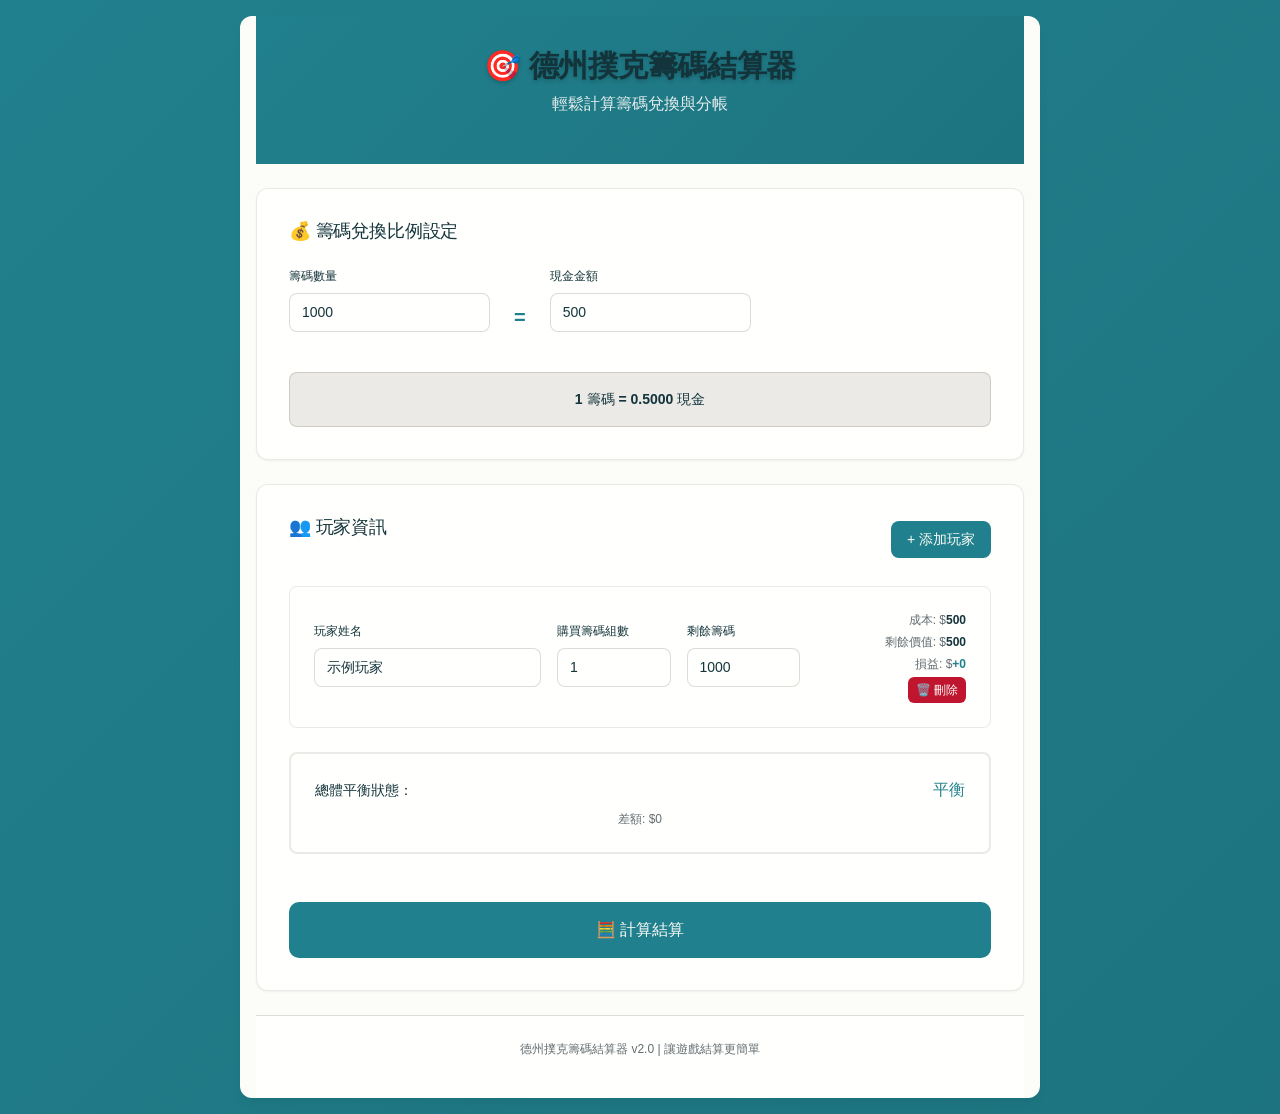
==== commit 573d2775: "調整頁面js" ====
--- a/index.html
+++ b/index.html
@@ -1,153 +1,117 @@
-<!doctype html>
+<!DOCTYPE html>
 <html lang="zh-TW">
-  <head>
-    <meta charset="UTF-8" />
-    <meta name="viewport" content="width=device-width, initial-scale=1.0" />
+<head>
+    <meta charset="UTF-8">
+    <meta name="viewport" content="width=device-width, initial-scale=1.0">
     <title>德州撲克籌碼結算器</title>
-    <link rel="stylesheet" href="style.css" />
-  </head>
-  <body>
+    <link rel="stylesheet" href="style.css">
+</head>
+<body>
     <div class="container">
-      <header class="app-header">
-        <h1>🎯 德州撲克籌碼結算器</h1>
-        <p class="subtitle">輕鬆計算籌碼兌換與分帳</p>
-      </header>
+        <header class="app-header">
+            <h1>🎯 德州撲克籌碼結算器</h1>
+            <p class="subtitle">輕鬆計算籌碼兌換與分帳</p>
+        </header>
 
-      <!-- 兌換比例設置 -->
-      <section class="exchange-section card">
-        <div class="card-body">
-          <h2>💰 籌碼兌換比例設定</h2>
-          <div class="exchange-input">
-            <div class="input-group">
-              <label class="form-label">籌碼數量</label>
-              <input
-                type="number"
-                id="chipAmount"
-                class="form-control"
-                value="1000"
-                min="1"
-                step="100"
-              />
+        <!-- 兌換比例設置 -->
+        <section class="exchange-section card">
+            <div class="card-body">
+                <h2>💰 籌碼兌換比例設定</h2>
+                <div class="exchange-input">
+                    <div class="input-group">
+                        <label class="form-label">籌碼數量</label>
+                        <input type="number" id="chipAmount" class="form-control" value="1000" min="1" step="100">
+                    </div>
+                    <div class="exchange-symbol">=</div>
+                    <div class="input-group">
+                        <label class="form-label">現金金額</label>
+                        <input type="number" id="cashAmount" class="form-control" value="500" min="1" step="50">
+                    </div>
+                </div>
+                <div class="exchange-display">
+                    <span id="exchangeRate">1 籌碼 = 0.5 現金</span>
+                </div>
             </div>
-            <div class="exchange-symbol">=</div>
-            <div class="input-group">
-              <label class="form-label">現金金額</label>
-              <input
-                type="number"
-                id="cashAmount"
-                class="form-control"
-                value="500"
-                min="1"
-                step="50"
-              />
+        </section>
+
+        <!-- 玩家資訊輸入 -->
+        <section class="players-section card">
+            <div class="card-body">
+                <div class="section-header">
+                    <h2>👥 玩家資訊</h2>
+                    <button class="btn btn-primary" id="addPlayerBtn">+ 添加玩家</button>
+                </div>
+                
+                <div class="players-container" id="playersContainer">
+                    <!-- 玩家行將通過JavaScript動態添加 -->
+                </div>
+
+                <div class="balance-status" id="balanceStatus">
+                    <div class="balance-info">
+                        <span class="balance-label">總體平衡狀態：</span>
+                        <span class="balance-value" id="balanceValue">平衡</span>
+                    </div>
+                    <div class="balance-amount" id="balanceAmount">差額: 0</div>
+                </div>
+
+                <!-- 不平衡處理選項 -->
+                <div class="balance-adjustment" id="balanceAdjustment" style="display: none;">
+                    <h3>⚖️ 處理帳目不平衡</h3>
+                    <div class="adjustment-options">
+                        <div class="adjustment-group">
+                            <label>將差額分配給：</label>
+                            <select id="adjustmentPlayer" class="form-control">
+                                <option value="">選擇玩家</option>
+                            </select>
+                            <button class="btn btn-secondary" id="adjustBalanceBtn">調整差額</button>
+                        </div>
+                        <div class="adjustment-divider">或</div>
+                        <button class="btn btn-warning" id="reenterDataBtn">🔄 重新輸入數據</button>
+                    </div>
+                </div>
+
+                <button class="btn btn-success btn-large" id="calculateBtn">🧮 計算結算</button>
             </div>
-          </div>
-          <div class="exchange-display">
-            <span id="exchangeRate">1 籌碼 = 0.5 現金</span>
-          </div>
-        </div>
-      </section>
+        </section>
 
-      <!-- 玩家資訊輸入 -->
-      <section class="players-section card">
-        <div class="card-body">
-          <div class="section-header">
-            <h2>👥 玩家資訊</h2>
-            <button class="btn btn-primary" id="addPlayerBtn">
-              + 添加玩家
-            </button>
-          </div>
+        <!-- 結算結果 -->
+        <section class="results-section card" id="resultsSection" style="display: none;">
+            <div class="card-body">
+                <h2>📊 結算結果</h2>
+                
+                <!-- 選項卡 -->
+                <div class="tabs">
+                    <button class="tab-btn active" data-tab="transfers">轉帳方案</button>
+                    <button class="tab-btn" data-tab="profits">損益報告</button>
+                </div>
 
-          <div class="players-container" id="playersContainer">
-            <!-- 玩家行將通過JavaScript動態添加 -->
-          </div>
+                <!-- 轉帳方案 -->
+                <div class="tab-content active" id="transfers">
+                    <h3>💸 轉帳方案</h3>
+                    <div id="transfersList" class="transfers-list">
+                        <!-- 轉帳清單將通過JavaScript生成 -->
+                    </div>
+                </div>
 
-          <div class="balance-status" id="balanceStatus">
-            <div class="balance-info">
-              <span class="balance-label">總體平衡狀態：</span>
-              <span class="balance-value" id="balanceValue">平衡</span>
+                <!-- 損益報告 -->
+                <div class="tab-content" id="profits">
+                    <h3>📈 各玩家損益</h3>
+                    <div id="profitsList" class="profits-list">
+                        <!-- 損益清單將通過JavaScript生成 -->
+                    </div>
+                </div>
+
+                <button class="btn btn-primary" id="finalCalculateBtn">🔄 重新計算</button>
             </div>
-            <div class="balance-amount" id="balanceAmount">差額: 0</div>
-          </div>
+        </section>
 
-          <!-- 不平衡處理選項 -->
-          <div
-            class="balance-adjustment"
-            id="balanceAdjustment"
-            style="display: none"
-          >
-            <h3>⚖️ 處理帳目不平衡</h3>
-            <div class="adjustment-options">
-              <div class="adjustment-group">
-                <label>將差額分配給：</label>
-                <select id="adjustmentPlayer" class="form-control">
-                  <option value="">選擇玩家</option>
-                </select>
-                <button class="btn btn-secondary" id="adjustBalanceBtn">
-                  調整差額
-                </button>
-              </div>
-              <div class="adjustment-divider">或</div>
-              <button class="btn btn-warning" id="reenterDataBtn">
-                🔄 重新輸入數據
-              </button>
-            </div>
-          </div>
-
-          <button class="btn btn-success btn-large" id="calculateBtn">
-            🧮 計算結算
-          </button>
-        </div>
-      </section>
-
-      <!-- 結算結果 -->
-      <section
-        class="results-section card"
-        id="resultsSection"
-        style="display: none"
-      >
-        <div class="card-body">
-          <h2>📊 結算結果</h2>
-
-          <!-- 選項卡 -->
-          <div class="tabs">
-            <button class="tab-btn active" data-tab="transfers">
-              轉帳方案
-            </button>
-            <button class="tab-btn" data-tab="profits">損益報告</button>
-          </div>
-
-          <!-- 轉帳方案 -->
-          <div class="tab-content active" id="transfers">
-            <h3>💸 轉帳方案</h3>
-            <div id="transfersList" class="transfers-list">
-              <!-- 轉帳清單將通過JavaScript生成 -->
-            </div>
-          </div>
-
-          <!-- 損益報告 -->
-          <div class="tab-content" id="profits">
-            <h3>📈 各玩家損益</h3>
-            <div id="profitsList" class="profits-list">
-              <!-- 損益清單將通過JavaScript生成 -->
-            </div>
-          </div>
-
-          <button class="btn btn-primary" id="finalCalculateBtn">
-            🔄 重新計算
-          </button>
-        </div>
-      </section>
-
-      <footer class="app-footer">
-        <p>德州撲克籌碼結算器 v2.0 | 讓遊戲結算更簡單</p>
-      </footer>
+        <footer class="app-footer">
+            <p>德州撲克籌碼結算器 v2.0 | 讓遊戲結算更簡單</p>
+        </footer>
     </div>
 
     <script>
-      var script = document.createElement("script");
-      script.src = "app.js?v=" + new Date().getTime(); // 用當下時間避免快取
-      document.head.appendChild(script);
+        document.write('<script src="app.js?v=' + new Date().getTime() + '"><\/script>');
     </script>
-  </body>
-</html>
+</body>
+</html>
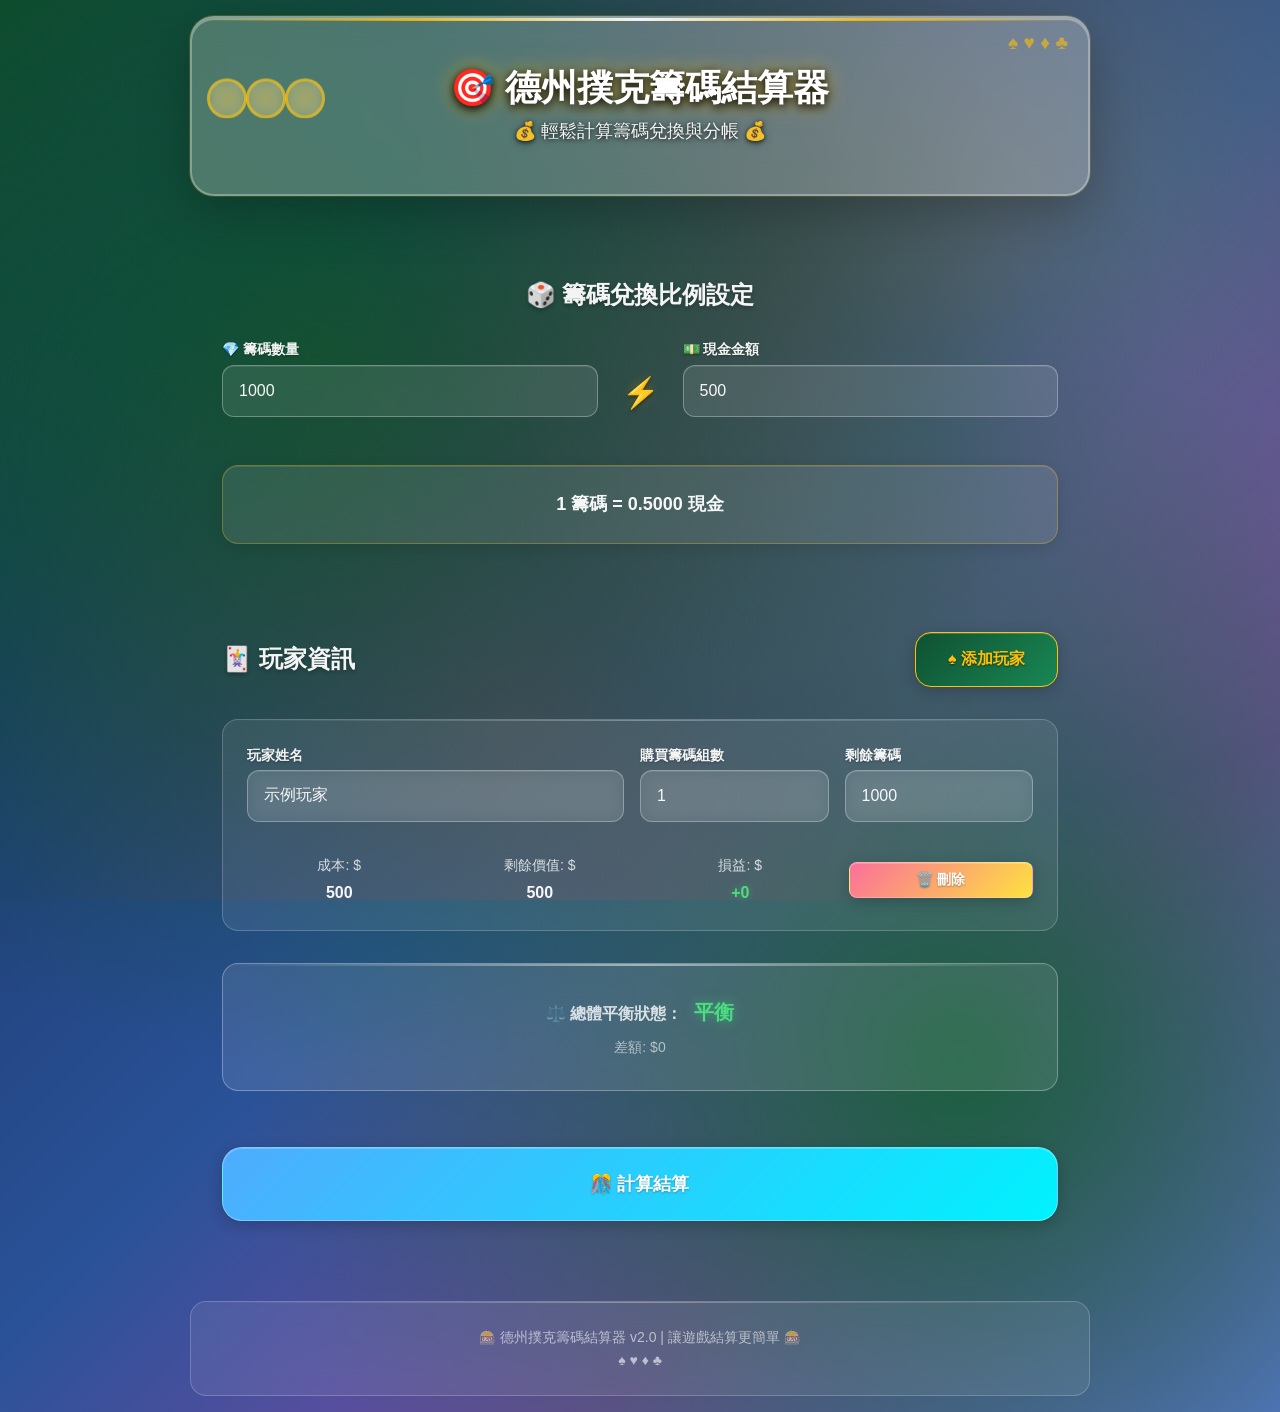
==== commit 588c1b72: "調整頁面js" ====
--- a/index.html
+++ b/index.html
@@ -3,28 +3,37 @@
 <head>
     <meta charset="UTF-8">
     <meta name="viewport" content="width=device-width, initial-scale=1.0">
-    <title>德州撲克籌碼結算器</title>
-    <link rel="stylesheet" href="style.css">
+    <title>🎯 德州撲克籌碼結算器</title>
+    <link rel="stylesheet" href="style.css?v=1">
 </head>
 <body>
     <div class="container">
         <header class="app-header">
+            <!-- 撲克籌碼裝飾 -->
+            <div class="poker-chips">
+                <div class="poker-chip"></div>
+                <div class="poker-chip"></div>
+                <div class="poker-chip"></div>
+            </div>
+            
             <h1>🎯 德州撲克籌碼結算器</h1>
-            <p class="subtitle">輕鬆計算籌碼兌換與分帳</p>
+            <p class="subtitle">💰 輕鬆計算籌碼兌換與分帳 💰</p>
+            
+            <!-- 撲克花色會通過CSS的::after添加 -->
         </header>
 
         <!-- 兌換比例設置 -->
         <section class="exchange-section card">
             <div class="card-body">
-                <h2>💰 籌碼兌換比例設定</h2>
+                <h2>🎲 籌碼兌換比例設定</h2>
                 <div class="exchange-input">
                     <div class="input-group">
-                        <label class="form-label">籌碼數量</label>
+                        <label class="form-label">💎 籌碼數量</label>
                         <input type="number" id="chipAmount" class="form-control" value="1000" min="1" step="100">
                     </div>
-                    <div class="exchange-symbol">=</div>
+                    <div class="exchange-symbol">⚡</div>
                     <div class="input-group">
-                        <label class="form-label">現金金額</label>
+                        <label class="form-label">💵 現金金額</label>
                         <input type="number" id="cashAmount" class="form-control" value="500" min="1" step="50">
                     </div>
                 </div>
@@ -38,8 +47,8 @@
         <section class="players-section card">
             <div class="card-body">
                 <div class="section-header">
-                    <h2>👥 玩家資訊</h2>
-                    <button class="btn btn-primary" id="addPlayerBtn">+ 添加玩家</button>
+                    <h2>🃏 玩家資訊</h2>
+                    <button class="btn btn-poker" id="addPlayerBtn">♠ 添加玩家</button>
                 </div>
                 
                 <div class="players-container" id="playersContainer">
@@ -48,29 +57,29 @@
 
                 <div class="balance-status" id="balanceStatus">
                     <div class="balance-info">
-                        <span class="balance-label">總體平衡狀態：</span>
+                        <span class="balance-label">⚖️ 總體平衡狀態：</span>
                         <span class="balance-value" id="balanceValue">平衡</span>
                     </div>
-                    <div class="balance-amount" id="balanceAmount">差額: 0</div>
+                    <div class="balance-amount" id="balanceAmount">差額: $0</div>
                 </div>
 
                 <!-- 不平衡處理選項 -->
                 <div class="balance-adjustment" id="balanceAdjustment" style="display: none;">
-                    <h3>⚖️ 處理帳目不平衡</h3>
+                    <h3>⚠️ 處理帳目不平衡</h3>
                     <div class="adjustment-options">
                         <div class="adjustment-group">
                             <label>將差額分配給：</label>
                             <select id="adjustmentPlayer" class="form-control">
                                 <option value="">選擇玩家</option>
                             </select>
-                            <button class="btn btn-secondary" id="adjustBalanceBtn">調整差額</button>
+                            <button class="btn btn-warning" id="adjustBalanceBtn">✨ 調整差額</button>
                         </div>
                         <div class="adjustment-divider">或</div>
-                        <button class="btn btn-warning" id="reenterDataBtn">🔄 重新輸入數據</button>
+                        <button class="btn btn-secondary" id="reenterDataBtn">🔄 重新輸入數據</button>
                     </div>
                 </div>
 
-                <button class="btn btn-success btn-large" id="calculateBtn">🧮 計算結算</button>
+                <button class="btn btn-success btn-large" id="calculateBtn">🎊 計算結算</button>
             </div>
         </section>
 
@@ -81,13 +90,13 @@
                 
                 <!-- 選項卡 -->
                 <div class="tabs">
-                    <button class="tab-btn active" data-tab="transfers">轉帳方案</button>
-                    <button class="tab-btn" data-tab="profits">損益報告</button>
+                    <button class="tab-btn active" data-tab="transfers">💸 轉帳方案</button>
+                    <button class="tab-btn" data-tab="profits">📈 損益報告</button>
                 </div>
 
                 <!-- 轉帳方案 -->
                 <div class="tab-content active" id="transfers">
-                    <h3>💸 轉帳方案</h3>
+                    <h3>💳 轉帳方案</h3>
                     <div id="transfersList" class="transfers-list">
                         <!-- 轉帳清單將通過JavaScript生成 -->
                     </div>
@@ -95,23 +104,22 @@
 
                 <!-- 損益報告 -->
                 <div class="tab-content" id="profits">
-                    <h3>📈 各玩家損益</h3>
+                    <h3>📊 各玩家損益</h3>
                     <div id="profitsList" class="profits-list">
                         <!-- 損益清單將通過JavaScript生成 -->
                     </div>
                 </div>
 
-                <button class="btn btn-primary" id="finalCalculateBtn">🔄 重新計算</button>
+                <button class="btn btn-primary btn-large" id="finalCalculateBtn">🔄 重新計算</button>
             </div>
         </section>
 
         <footer class="app-footer">
-            <p>德州撲克籌碼結算器 v2.0 | 讓遊戲結算更簡單</p>
+            <p>🎰 德州撲克籌碼結算器 v2.0 | 讓遊戲結算更簡單 🎰</p>
+            <p>♠ ♥ ♦ ♣</p>
         </footer>
     </div>
 
-    <script>
-        document.write('<script src="app.js?v=' + new Date().getTime() + '"><\/script>');
-    </script>
+    <script src="app.js?v=1"></script>
 </body>
 </html>
--- a/style.css
+++ b/style.css
@@ -1,750 +1,71 @@
+/* ==========================================================================
+   德州撲克籌碼結算器 - Liquid Glass + 撲克主題
+   ========================================================================== */
+
 :root {
-  /* Primitive Color Tokens */
-  --color-white: rgba(255, 255, 255, 1);
-  --color-black: rgba(0, 0, 0, 1);
-  --color-cream-50: rgba(252, 252, 249, 1);
-  --color-cream-100: rgba(255, 255, 253, 1);
-  --color-gray-200: rgba(245, 245, 245, 1);
-  --color-gray-300: rgba(167, 169, 169, 1);
-  --color-gray-400: rgba(119, 124, 124, 1);
-  --color-slate-500: rgba(98, 108, 113, 1);
-  --color-brown-600: rgba(94, 82, 64, 1);
-  --color-charcoal-700: rgba(31, 33, 33, 1);
-  --color-charcoal-800: rgba(38, 40, 40, 1);
-  --color-slate-900: rgba(19, 52, 59, 1);
-  --color-teal-300: rgba(50, 184, 198, 1);
-  --color-teal-400: rgba(45, 166, 178, 1);
-  --color-teal-500: rgba(33, 128, 141, 1);
-  --color-teal-600: rgba(29, 116, 128, 1);
-  --color-teal-700: rgba(26, 104, 115, 1);
-  --color-teal-800: rgba(41, 150, 161, 1);
-  --color-red-400: rgba(255, 84, 89, 1);
-  --color-red-500: rgba(192, 21, 47, 1);
-  --color-orange-400: rgba(230, 129, 97, 1);
-  --color-orange-500: rgba(168, 75, 47, 1);
-
-  /* RGB versions for opacity control */
-  --color-brown-600-rgb: 94, 82, 64;
-  --color-teal-500-rgb: 33, 128, 141;
-  --color-slate-900-rgb: 19, 52, 59;
-  --color-slate-500-rgb: 98, 108, 113;
-  --color-red-500-rgb: 192, 21, 47;
-  --color-red-400-rgb: 255, 84, 89;
-  --color-orange-500-rgb: 168, 75, 47;
-  --color-orange-400-rgb: 230, 129, 97;
-
-  /* Background color tokens (Light Mode) */
-  --color-bg-1: rgba(59, 130, 246, 0.08); /* Light blue */
-  --color-bg-2: rgba(245, 158, 11, 0.08); /* Light yellow */
-  --color-bg-3: rgba(34, 197, 94, 0.08); /* Light green */
-  --color-bg-4: rgba(239, 68, 68, 0.08); /* Light red */
-  --color-bg-5: rgba(147, 51, 234, 0.08); /* Light purple */
-  --color-bg-6: rgba(249, 115, 22, 0.08); /* Light orange */
-  --color-bg-7: rgba(236, 72, 153, 0.08); /* Light pink */
-  --color-bg-8: rgba(6, 182, 212, 0.08); /* Light cyan */
-
-  /* Semantic Color Tokens (Light Mode) */
-  --color-background: var(--color-cream-50);
-  --color-surface: var(--color-cream-100);
-  --color-text: var(--color-slate-900);
-  --color-text-secondary: var(--color-slate-500);
-  --color-primary: var(--color-teal-500);
-  --color-primary-hover: var(--color-teal-600);
-  --color-primary-active: var(--color-teal-700);
-  --color-secondary: rgba(var(--color-brown-600-rgb), 0.12);
-  --color-secondary-hover: rgba(var(--color-brown-600-rgb), 0.2);
-  --color-secondary-active: rgba(var(--color-brown-600-rgb), 0.25);
-  --color-border: rgba(var(--color-brown-600-rgb), 0.2);
-  --color-btn-primary-text: var(--color-cream-50);
-  --color-card-border: rgba(var(--color-brown-600-rgb), 0.12);
-  --color-card-border-inner: rgba(var(--color-brown-600-rgb), 0.12);
-  --color-error: var(--color-red-500);
-  --color-success: var(--color-teal-500);
-  --color-warning: var(--color-orange-500);
-  --color-info: var(--color-slate-500);
-  --color-focus-ring: rgba(var(--color-teal-500-rgb), 0.4);
-  --color-select-caret: rgba(var(--color-slate-900-rgb), 0.8);
-
-  /* Common style patterns */
-  --focus-ring: 0 0 0 3px var(--color-focus-ring);
-  --focus-outline: 2px solid var(--color-primary);
-  --status-bg-opacity: 0.15;
-  --status-border-opacity: 0.25;
-  --select-caret-light: url("data:image/svg+xml,%3Csvg xmlns='http://www.w3.org/2000/svg' width='16' height='16' viewBox='0 0 24 24' fill='none' stroke='%23134252' stroke-width='2' stroke-linecap='round' stroke-linejoin='round'%3E%3Cpolyline points='6 9 12 15 18 9'%3E%3C/polyline%3E%3C/svg%3E");
-  --select-caret-dark: url("data:image/svg+xml,%3Csvg xmlns='http://www.w3.org/2000/svg' width='16' height='16' viewBox='0 0 24 24' fill='none' stroke='%23f5f5f5' stroke-width='2' stroke-linecap='round' stroke-linejoin='round'%3E%3Cpolyline points='6 9 12 15 18 9'%3E%3C/polyline%3E%3C/svg%3E");
-
-  /* RGB versions for opacity control */
-  --color-success-rgb: 33, 128, 141;
-  --color-error-rgb: 192, 21, 47;
-  --color-warning-rgb: 168, 75, 47;
-  --color-info-rgb: 98, 108, 113;
-
-  /* Typography */
-  --font-family-base: "FKGroteskNeue", "Geist", "Inter", -apple-system,
-    BlinkMacSystemFont, "Segoe UI", Roboto, sans-serif;
-  --font-family-mono: "Berkeley Mono", ui-monospace, SFMono-Regular, Menlo,
-    Monaco, Consolas, monospace;
-  --font-size-xs: 11px;
-  --font-size-sm: 12px;
-  --font-size-base: 14px;
-  --font-size-md: 14px;
-  --font-size-lg: 16px;
-  --font-size-xl: 18px;
-  --font-size-2xl: 20px;
-  --font-size-3xl: 24px;
-  --font-size-4xl: 30px;
-  --font-weight-normal: 400;
-  --font-weight-medium: 500;
-  --font-weight-semibold: 550;
-  --font-weight-bold: 600;
-  --line-height-tight: 1.2;
-  --line-height-normal: 1.5;
-  --letter-spacing-tight: -0.01em;
-
-  /* Spacing */
-  --space-0: 0;
-  --space-1: 1px;
-  --space-2: 2px;
-  --space-4: 4px;
-  --space-6: 6px;
-  --space-8: 8px;
-  --space-10: 10px;
-  --space-12: 12px;
-  --space-16: 16px;
-  --space-20: 20px;
-  --space-24: 24px;
-  --space-32: 32px;
-
-  /* Border Radius */
-  --radius-sm: 6px;
-  --radius-base: 8px;
-  --radius-md: 10px;
-  --radius-lg: 12px;
-  --radius-full: 9999px;
-
-  /* Shadows */
-  --shadow-xs: 0 1px 2px rgba(0, 0, 0, 0.02);
-  --shadow-sm: 0 1px 3px rgba(0, 0, 0, 0.04), 0 1px 2px rgba(0, 0, 0, 0.02);
-  --shadow-md: 0 4px 6px -1px rgba(0, 0, 0, 0.04),
-    0 2px 4px -1px rgba(0, 0, 0, 0.02);
-  --shadow-lg: 0 10px 15px -3px rgba(0, 0, 0, 0.04),
-    0 4px 6px -2px rgba(0, 0, 0, 0.02);
-  --shadow-inset-sm: inset 0 1px 0 rgba(255, 255, 255, 0.15),
-    inset 0 -1px 0 rgba(0, 0, 0, 0.03);
-
-  /* Animation */
-  --duration-fast: 150ms;
-  --duration-normal: 250ms;
-  --ease-standard: cubic-bezier(0.16, 1, 0.3, 1);
-
-  /* Layout */
-  --container-sm: 640px;
-  --container-md: 768px;
-  --container-lg: 1024px;
-  --container-xl: 1280px;
-}
-
-/* Dark mode colors */
-@media (prefers-color-scheme: dark) {
-  :root {
-    /* RGB versions for opacity control (Dark Mode) */
-    --color-gray-400-rgb: 119, 124, 124;
-    --color-teal-300-rgb: 50, 184, 198;
-    --color-gray-300-rgb: 167, 169, 169;
-    --color-gray-200-rgb: 245, 245, 245;
-
-    /* Background color tokens (Dark Mode) */
-    --color-bg-1: rgba(29, 78, 216, 0.15); /* Dark blue */
-    --color-bg-2: rgba(180, 83, 9, 0.15); /* Dark yellow */
-    --color-bg-3: rgba(21, 128, 61, 0.15); /* Dark green */
-    --color-bg-4: rgba(185, 28, 28, 0.15); /* Dark red */
-    --color-bg-5: rgba(107, 33, 168, 0.15); /* Dark purple */
-    --color-bg-6: rgba(194, 65, 12, 0.15); /* Dark orange */
-    --color-bg-7: rgba(190, 24, 93, 0.15); /* Dark pink */
-    --color-bg-8: rgba(8, 145, 178, 0.15); /* Dark cyan */
-
-    /* Semantic Color Tokens (Dark Mode) */
-    --color-background: var(--color-charcoal-700);
-    --color-surface: var(--color-charcoal-800);
-    --color-text: var(--color-gray-200);
-    --color-text-secondary: rgba(var(--color-gray-300-rgb), 0.7);
-    --color-primary: var(--color-teal-300);
-    --color-primary-hover: var(--color-teal-400);
-    --color-primary-active: var(--color-teal-800);
-    --color-secondary: rgba(var(--color-gray-400-rgb), 0.15);
-    --color-secondary-hover: rgba(var(--color-gray-400-rgb), 0.25);
-    --color-secondary-active: rgba(var(--color-gray-400-rgb), 0.3);
-    --color-border: rgba(var(--color-gray-400-rgb), 0.3);
-    --color-error: var(--color-red-400);
-    --color-success: var(--color-teal-300);
-    --color-warning: var(--color-orange-400);
-    --color-info: var(--color-gray-300);
-    --color-focus-ring: rgba(var(--color-teal-300-rgb), 0.4);
-    --color-btn-primary-text: var(--color-slate-900);
-    --color-card-border: rgba(var(--color-gray-400-rgb), 0.2);
-    --color-card-border-inner: rgba(var(--color-gray-400-rgb), 0.15);
-    --shadow-inset-sm: inset 0 1px 0 rgba(255, 255, 255, 0.1),
-      inset 0 -1px 0 rgba(0, 0, 0, 0.15);
-    --button-border-secondary: rgba(var(--color-gray-400-rgb), 0.2);
-    --color-border-secondary: rgba(var(--color-gray-400-rgb), 0.2);
-    --color-select-caret: rgba(var(--color-gray-200-rgb), 0.8);
-
-    /* Common style patterns - updated for dark mode */
-    --focus-ring: 0 0 0 3px var(--color-focus-ring);
-    --focus-outline: 2px solid var(--color-primary);
-    --status-bg-opacity: 0.15;
-    --status-border-opacity: 0.25;
-    --select-caret-light: url("data:image/svg+xml,%3Csvg xmlns='http://www.w3.org/2000/svg' width='16' height='16' viewBox='0 0 24 24' fill='none' stroke='%23134252' stroke-width='2' stroke-linecap='round' stroke-linejoin='round'%3E%3Cpolyline points='6 9 12 15 18 9'%3E%3C/polyline%3E%3C/svg%3E");
-    --select-caret-dark: url("data:image/svg+xml,%3Csvg xmlns='http://www.w3.org/2000/svg' width='16' height='16' viewBox='0 0 24 24' fill='none' stroke='%23f5f5f5' stroke-width='2' stroke-linecap='round' stroke-linejoin='round'%3E%3Cpolyline points='6 9 12 15 18 9'%3E%3C/polyline%3E%3C/svg%3E");
-
-    /* RGB versions for dark mode */
-    --color-success-rgb: var(--color-teal-300-rgb);
-    --color-error-rgb: var(--color-red-400-rgb);
-    --color-warning-rgb: var(--color-orange-400-rgb);
-    --color-info-rgb: var(--color-gray-300-rgb);
-  }
-}
-
-/* Data attribute for manual theme switching */
-[data-color-scheme="dark"] {
-  /* RGB versions for opacity control (dark mode) */
-  --color-gray-400-rgb: 119, 124, 124;
-  --color-teal-300-rgb: 50, 184, 198;
-  --color-gray-300-rgb: 167, 169, 169;
-  --color-gray-200-rgb: 245, 245, 245;
-
-  /* Colorful background palette - Dark Mode */
-  --color-bg-1: rgba(29, 78, 216, 0.15); /* Dark blue */
-  --color-bg-2: rgba(180, 83, 9, 0.15); /* Dark yellow */
-  --color-bg-3: rgba(21, 128, 61, 0.15); /* Dark green */
-  --color-bg-4: rgba(185, 28, 28, 0.15); /* Dark red */
-  --color-bg-5: rgba(107, 33, 168, 0.15); /* Dark purple */
-  --color-bg-6: rgba(194, 65, 12, 0.15); /* Dark orange */
-  --color-bg-7: rgba(190, 24, 93, 0.15); /* Dark pink */
-  --color-bg-8: rgba(8, 145, 178, 0.15); /* Dark cyan */
-
-  /* Semantic Color Tokens (Dark Mode) */
-  --color-background: var(--color-charcoal-700);
-  --color-surface: var(--color-charcoal-800);
-  --color-text: var(--color-gray-200);
-  --color-text-secondary: rgba(var(--color-gray-300-rgb), 0.7);
-  --color-primary: var(--color-teal-300);
-  --color-primary-hover: var(--color-teal-400);
-  --color-primary-active: var(--color-teal-800);
-  --color-secondary: rgba(var(--color-gray-400-rgb), 0.15);
-  --color-secondary-hover: rgba(var(--color-gray-400-rgb), 0.25);
-  --color-secondary-active: rgba(var(--color-gray-400-rgb), 0.3);
-  --color-border: rgba(var(--color-gray-400-rgb), 0.3);
-  --color-error: var(--color-red-400);
-  --color-success: var(--color-teal-300);
-  --color-warning: var(--color-orange-400);
-  --color-info: var(--color-gray-300);
-  --color-focus-ring: rgba(var(--color-teal-300-rgb), 0.4);
-  --color-btn-primary-text: var(--color-slate-900);
-  --color-card-border: rgba(var(--color-gray-400-rgb), 0.15);
-  --color-card-border-inner: rgba(var(--color-gray-400-rgb), 0.15);
-  --shadow-inset-sm: inset 0 1px 0 rgba(255, 255, 255, 0.1),
-    inset 0 -1px 0 rgba(0, 0, 0, 0.15);
-  --color-border-secondary: rgba(var(--color-gray-400-rgb), 0.2);
-  --color-select-caret: rgba(var(--color-gray-200-rgb), 0.8);
-
-  /* Common style patterns - updated for dark mode */
-  --focus-ring: 0 0 0 3px var(--color-focus-ring);
-  --focus-outline: 2px solid var(--color-primary);
-  --status-bg-opacity: 0.15;
-  --status-border-opacity: 0.25;
-  --select-caret-light: url("data:image/svg+xml,%3Csvg xmlns='http://www.w3.org/2000/svg' width='16' height='16' viewBox='0 0 24 24' fill='none' stroke='%23134252' stroke-width='2' stroke-linecap='round' stroke-linejoin='round'%3E%3Cpolyline points='6 9 12 15 18 9'%3E%3C/polyline%3E%3C/svg%3E");
-  --select-caret-dark: url("data:image/svg+xml,%3Csvg xmlns='http://www.w3.org/2000/svg' width='16' height='16' viewBox='0 0 24 24' fill='none' stroke='%23f5f5f5' stroke-width='2' stroke-linecap='round' stroke-linejoin='round'%3E%3Cpolyline points='6 9 12 15 18 9'%3E%3C/polyline%3E%3C/svg%3E");
-
-  /* RGB versions for dark mode */
-  --color-success-rgb: var(--color-teal-300-rgb);
-  --color-error-rgb: var(--color-red-400-rgb);
-  --color-warning-rgb: var(--color-orange-400-rgb);
-  --color-info-rgb: var(--color-gray-300-rgb);
-}
-
-[data-color-scheme="light"] {
-  /* RGB versions for opacity control (light mode) */
-  --color-brown-600-rgb: 94, 82, 64;
-  --color-teal-500-rgb: 33, 128, 141;
-  --color-slate-900-rgb: 19, 52, 59;
-
-  /* Semantic Color Tokens (Light Mode) */
-  --color-background: var(--color-cream-50);
-  --color-surface: var(--color-cream-100);
-  --color-text: var(--color-slate-900);
-  --color-text-secondary: var(--color-slate-500);
-  --color-primary: var(--color-teal-500);
-  --color-primary-hover: var(--color-teal-600);
-  --color-primary-active: var(--color-teal-700);
-  --color-secondary: rgba(var(--color-brown-600-rgb), 0.12);
-  --color-secondary-hover: rgba(var(--color-brown-600-rgb), 0.2);
-  --color-secondary-active: rgba(var(--color-brown-600-rgb), 0.25);
-  --color-border: rgba(var(--color-brown-600-rgb), 0.2);
-  --color-btn-primary-text: var(--color-cream-50);
-  --color-card-border: rgba(var(--color-brown-600-rgb), 0.12);
-  --color-card-border-inner: rgba(var(--color-brown-600-rgb), 0.12);
-  --color-error: var(--color-red-500);
-  --color-success: var(--color-teal-500);
-  --color-warning: var(--color-orange-500);
-  --color-info: var(--color-slate-500);
-  --color-focus-ring: rgba(var(--color-teal-500-rgb), 0.4);
-
-  /* RGB versions for light mode */
-  --color-success-rgb: var(--color-teal-500-rgb);
-  --color-error-rgb: var(--color-red-500-rgb);
-  --color-warning-rgb: var(--color-orange-500-rgb);
-  --color-info-rgb: var(--color-slate-500-rgb);
-}
-
-/* Base styles */
-html {
-  font-size: var(--font-size-base);
-  font-family: var(--font-family-base);
-  line-height: var(--line-height-normal);
-  color: var(--color-text);
-  background-color: var(--color-background);
-  -webkit-font-smoothing: antialiased;
-  box-sizing: border-box;
-}
-
-body {
-  margin: 0;
-  padding: 0;
-}
-
-*,
-*::before,
-*::after {
-  box-sizing: inherit;
-}
-
-/* Typography */
-h1,
-h2,
-h3,
-h4,
-h5,
-h6 {
-  margin: 0;
-  font-weight: var(--font-weight-semibold);
-  line-height: var(--line-height-tight);
-  color: var(--color-text);
-  letter-spacing: var(--letter-spacing-tight);
-}
-
-h1 {
-  font-size: var(--font-size-4xl);
-}
-h2 {
-  font-size: var(--font-size-3xl);
-}
-h3 {
-  font-size: var(--font-size-2xl);
-}
-h4 {
-  font-size: var(--font-size-xl);
-}
-h5 {
-  font-size: var(--font-size-lg);
-}
-h6 {
-  font-size: var(--font-size-md);
-}
-
-p {
-  margin: 0 0 var(--space-16) 0;
-}
-
-a {
-  color: var(--color-primary);
-  text-decoration: none;
-  transition: color var(--duration-fast) var(--ease-standard);
-}
-
-a:hover {
-  color: var(--color-primary-hover);
-}
-
-code,
-pre {
-  font-family: var(--font-family-mono);
-  font-size: calc(var(--font-size-base) * 0.95);
-  background-color: var(--color-secondary);
-  border-radius: var(--radius-sm);
-}
-
-code {
-  padding: var(--space-1) var(--space-4);
-}
-
-pre {
-  padding: var(--space-16);
-  margin: var(--space-16) 0;
-  overflow: auto;
-  border: 1px solid var(--color-border);
-}
-
-pre code {
-  background: none;
-  padding: 0;
-}
-
-/* Buttons */
-.btn {
-  display: inline-flex;
-  align-items: center;
-  justify-content: center;
-  padding: var(--space-8) var(--space-16);
-  border-radius: var(--radius-base);
-  font-size: var(--font-size-base);
-  font-weight: 500;
-  line-height: 1.5;
-  cursor: pointer;
-  transition: all var(--duration-normal) var(--ease-standard);
-  border: none;
-  text-decoration: none;
-  position: relative;
-}
-
-.btn:focus-visible {
-  outline: none;
-  box-shadow: var(--focus-ring);
-}
-
-.btn--primary {
-  background: var(--color-primary);
-  color: var(--color-btn-primary-text);
-}
-
-.btn--primary:hover {
-  background: var(--color-primary-hover);
-}
-
-.btn--primary:active {
-  background: var(--color-primary-active);
-}
-
-.btn--secondary {
-  background: var(--color-secondary);
-  color: var(--color-text);
-}
-
-.btn--secondary:hover {
-  background: var(--color-secondary-hover);
-}
-
-.btn--secondary:active {
-  background: var(--color-secondary-active);
-}
-
-.btn--outline {
-  background: transparent;
-  border: 1px solid var(--color-border);
-  color: var(--color-text);
-}
-
-.btn--outline:hover {
-  background: var(--color-secondary);
-}
-
-.btn--sm {
-  padding: var(--space-4) var(--space-12);
-  font-size: var(--font-size-sm);
-  border-radius: var(--radius-sm);
-}
-
-.btn--lg {
-  padding: var(--space-10) var(--space-20);
-  font-size: var(--font-size-lg);
-  border-radius: var(--radius-md);
-}
-
-.btn--full-width {
-  width: 100%;
-}
-
-.btn:disabled {
-  opacity: 0.5;
-  cursor: not-allowed;
-}
-
-/* Form elements */
-.form-control {
-  display: block;
-  width: 100%;
-  padding: var(--space-8) var(--space-12);
-  font-size: var(--font-size-md);
-  line-height: 1.5;
-  color: var(--color-text);
-  background-color: var(--color-surface);
-  border: 1px solid var(--color-border);
-  border-radius: var(--radius-base);
-  transition: border-color var(--duration-fast) var(--ease-standard),
-    box-shadow var(--duration-fast) var(--ease-standard);
-}
-
-textarea.form-control {
-  font-family: var(--font-family-base);
-  font-size: var(--font-size-base);
-}
-
-select.form-control {
-  padding: var(--space-8) var(--space-12);
-  -webkit-appearance: none;
-  -moz-appearance: none;
-  appearance: none;
-  background-image: var(--select-caret-light);
-  background-repeat: no-repeat;
-  background-position: right var(--space-12) center;
-  background-size: 16px;
-  padding-right: var(--space-32);
-}
-
-/* Add a dark mode specific caret */
-@media (prefers-color-scheme: dark) {
-  select.form-control {
-    background-image: var(--select-caret-dark);
-  }
-}
-
-/* Also handle data-color-scheme */
-[data-color-scheme="dark"] select.form-control {
-  background-image: var(--select-caret-dark);
-}
-
-[data-color-scheme="light"] select.form-control {
-  background-image: var(--select-caret-light);
-}
-
-.form-control:focus {
-  border-color: var(--color-primary);
-  outline: var(--focus-outline);
-}
-
-.form-label {
-  display: block;
-  margin-bottom: var(--space-8);
-  font-weight: var(--font-weight-medium);
-  font-size: var(--font-size-sm);
-}
-
-.form-group {
-  margin-bottom: var(--space-16);
-}
-
-/* Card component */
-.card {
-  background-color: var(--color-surface);
-  border-radius: var(--radius-lg);
-  border: 1px solid var(--color-card-border);
-  box-shadow: var(--shadow-sm);
-  overflow: hidden;
-  transition: box-shadow var(--duration-normal) var(--ease-standard);
-}
-
-.card:hover {
-  box-shadow: var(--shadow-md);
-}
-
-.card__body {
-  padding: var(--space-16);
-}
-
-.card__header,
-.card__footer {
-  padding: var(--space-16);
-  border-bottom: 1px solid var(--color-card-border-inner);
-}
-
-/* Status indicators - simplified with CSS variables */
-.status {
-  display: inline-flex;
-  align-items: center;
-  padding: var(--space-6) var(--space-12);
-  border-radius: var(--radius-full);
-  font-weight: var(--font-weight-medium);
-  font-size: var(--font-size-sm);
-}
-
-.status--success {
-  background-color: rgba(
-    var(--color-success-rgb, 33, 128, 141),
-    var(--status-bg-opacity)
-  );
-  color: var(--color-success);
-  border: 1px solid
-    rgba(var(--color-success-rgb, 33, 128, 141), var(--status-border-opacity));
-}
-
-.status--error {
-  background-color: rgba(
-    var(--color-error-rgb, 192, 21, 47),
-    var(--status-bg-opacity)
-  );
-  color: var(--color-error);
-  border: 1px solid
-    rgba(var(--color-error-rgb, 192, 21, 47), var(--status-border-opacity));
-}
-
-.status--warning {
-  background-color: rgba(
-    var(--color-warning-rgb, 168, 75, 47),
-    var(--status-bg-opacity)
-  );
-  color: var(--color-warning);
-  border: 1px solid
-    rgba(var(--color-warning-rgb, 168, 75, 47), var(--status-border-opacity));
-}
-
-.status--info {
-  background-color: rgba(
-    var(--color-info-rgb, 98, 108, 113),
-    var(--status-bg-opacity)
-  );
-  color: var(--color-info);
-  border: 1px solid
-    rgba(var(--color-info-rgb, 98, 108, 113), var(--status-border-opacity));
-}
-
-/* Container layout */
-.container {
-  width: 100%;
-  margin-right: auto;
-  margin-left: auto;
-  padding-right: var(--space-16);
-  padding-left: var(--space-16);
-}
-
-@media (min-width: 640px) {
-  .container {
-    max-width: var(--container-sm);
-  }
-}
-@media (min-width: 768px) {
-  .container {
-    max-width: var(--container-md);
-  }
-}
-@media (min-width: 1024px) {
-  .container {
-    max-width: var(--container-lg);
-  }
-}
-@media (min-width: 1280px) {
-  .container {
-    max-width: var(--container-xl);
-  }
-}
-
-/* Utility classes */
-.flex {
-  display: flex;
-}
-.flex-col {
-  flex-direction: column;
-}
-.items-center {
-  align-items: center;
-}
-.justify-center {
-  justify-content: center;
-}
-.justify-between {
-  justify-content: space-between;
-}
-.gap-4 {
-  gap: var(--space-4);
-}
-.gap-8 {
-  gap: var(--space-8);
-}
-.gap-16 {
-  gap: var(--space-16);
-}
-
-.m-0 {
-  margin: 0;
-}
-.mt-8 {
-  margin-top: var(--space-8);
-}
-.mb-8 {
-  margin-bottom: var(--space-8);
-}
-.mx-8 {
-  margin-left: var(--space-8);
-  margin-right: var(--space-8);
-}
-.my-8 {
-  margin-top: var(--space-8);
-  margin-bottom: var(--space-8);
-}
-
-.p-0 {
-  padding: 0;
-}
-.py-8 {
-  padding-top: var(--space-8);
-  padding-bottom: var(--space-8);
-}
-.px-8 {
-  padding-left: var(--space-8);
-  padding-right: var(--space-8);
-}
-.py-16 {
-  padding-top: var(--space-16);
-  padding-bottom: var(--space-16);
-}
-.px-16 {
-  padding-left: var(--space-16);
-  padding-right: var(--space-16);
-}
-
-.block {
-  display: block;
-}
-.hidden {
-  display: none;
-}
-
-/* Accessibility */
-.sr-only {
-  position: absolute;
-  width: 1px;
-  height: 1px;
-  padding: 0;
-  margin: -1px;
-  overflow: hidden;
-  clip: rect(0, 0, 0, 0);
-  white-space: nowrap;
-  border-width: 0;
-}
-
-:focus-visible {
-  outline: var(--focus-outline);
-  outline-offset: 2px;
-}
-
-/* Dark mode specifics */
-[data-color-scheme="dark"] .btn--outline {
-  border: 1px solid var(--color-border-secondary);
-}
-
-@font-face {
-  font-family: 'FKGroteskNeue';
-  src: url('https://r2cdn.perplexity.ai/fonts/FKGroteskNeue.woff2')
-    format('woff2');
-}
-
-/* END PERPLEXITY DESIGN SYSTEM */
-```css
-/* ==========================================================================
-   德州撲克籌碼結算器 - 樣式表
-   ========================================================================== */
-
-/* ==========================================================================
-   基礎樣式
+    /* Liquid Glass 色彩系統 */
+    --glass-white: rgba(255, 255, 255, 0.15);
+    --glass-white-strong: rgba(255, 255, 255, 0.25);
+    --glass-border: rgba(255, 255, 255, 0.3);
+    --glass-shadow: rgba(0, 0, 0, 0.15);
+    --glass-shadow-strong: rgba(0, 0, 0, 0.25);
+    
+    /* 撲克主題色彩 */
+    --poker-green: #0f5132;
+    --poker-gold: #ffc107;
+    --poker-red: #dc3545;
+    --poker-black: #212529;
+    
+    /* 主色調漸變 */
+    --primary-gradient: linear-gradient(135deg, #667eea 0%, #764ba2 100%);
+    --secondary-gradient: linear-gradient(135deg, #f093fb 0%, #f5576c 100%);
+    --success-gradient: linear-gradient(135deg, #4facfe 0%, #00f2fe 100%);
+    --warning-gradient: linear-gradient(135deg, #43e97b 0%, #38f9d7 100%);
+    --error-gradient: linear-gradient(135deg, #fa709a 0%, #fee140 100%);
+    --gold-gradient: linear-gradient(135deg, #ffd700 0%, #ffb347 100%);
+    --poker-gradient: linear-gradient(135deg, #0f5132 0%, #198754 100%);
+    
+    /* 文字顏色 */
+    --text-primary: rgba(255, 255, 255, 0.95);
+    --text-secondary: rgba(255, 255, 255, 0.8);
+    --text-muted: rgba(255, 255, 255, 0.6);
+    --text-dark: rgba(0, 0, 0, 0.8);
+    --text-header: #ffffff;
+    
+    /* 間距系統 */
+    --spacing-xs: 0.25rem;
+    --spacing-sm: 0.5rem;
+    --spacing-md: 1rem;
+    --spacing-lg: 1.5rem;
+    --spacing-xl: 2rem;
+    --spacing-2xl: 3rem;
+    
+    /* 字體系統 */
+    --font-size-xs: 0.75rem;
+    --font-size-sm: 0.875rem;
+    --font-size-base: 1rem;
+    --font-size-lg: 1.125rem;
+    --font-size-xl: 1.25rem;
+    --font-size-2xl: 1.5rem;
+    --font-size-3xl: 1.875rem;
+    --font-size-4xl: 2.25rem;
+    
+    /* 圓角系統 */
+    --radius-sm: 0.5rem;
+    --radius-md: 0.75rem;
+    --radius-lg: 1rem;
+    --radius-xl: 1.25rem;
+    --radius-2xl: 1.5rem;
+    
+    /* 模糊效果 */
+    --blur-sm: blur(8px);
+    --blur-md: blur(12px);
+    --blur-lg: blur(16px);
+    --blur-xl: blur(24px);
+}
+
+/* ==========================================================================
+   基礎樣式重置
    ========================================================================== */
 
 * {
@@ -753,79 +74,254 @@
     padding: 0;
 }
 
+html {
+    scroll-behavior: smooth;
+    -webkit-text-size-adjust: 100%;
+}
+
 body {
-    font-family: var(--font-family-base);
+    font-family: -apple-system, BlinkMacSystemFont, 'Segoe UI', Roboto, Oxygen, 
+                 Ubuntu, Cantarell, sans-serif;
     font-size: var(--font-size-base);
-    line-height: var(--line-height-normal);
-    color: var(--color-text);
-    background: linear-gradient(135deg, var(--color-primary) 0%, var(--color-primary-hover) 100%);
+    line-height: 1.6;
+    color: var(--text-primary);
+    /* 德州撲克風格背景 */
+    background: 
+        radial-gradient(circle at 25% 25%, #0f5132 0%, transparent 50%),
+        radial-gradient(circle at 75% 75%, #1a5f3f 0%, transparent 50%),
+        linear-gradient(135deg, #0d4a2a 0%, #1e3c72 25%, #2a5298 50%, #764ba2 75%, #667eea 100%);
     min-height: 100vh;
-    padding: var(--space-16);
+    padding: var(--spacing-md);
+    -webkit-font-smoothing: antialiased;
+    -moz-osx-font-smoothing: grayscale;
+    position: relative;
+    overflow-x: hidden;
+}
+
+/* 撲克桌氛圍背景效果 */
+body::before {
+    content: '';
+    position: fixed;
+    top: 0;
+    left: 0;
+    right: 0;
+    bottom: 0;
+    background: 
+        radial-gradient(circle at 20% 50%, rgba(15, 81, 50, 0.4) 0%, transparent 50%),
+        radial-gradient(circle at 80% 20%, rgba(255, 193, 7, 0.2) 0%, transparent 50%),
+        radial-gradient(circle at 40% 80%, rgba(220, 53, 69, 0.2) 0%, transparent 50%),
+        radial-gradient(circle at 60% 30%, rgba(33, 37, 41, 0.3) 0%, transparent 40%);
+    pointer-events: none;
+    z-index: -1;
+    animation: pokerAmbience 20s ease-in-out infinite alternate;
+}
+
+@keyframes pokerAmbience {
+    0% { opacity: 0.7; }
+    100% { opacity: 1; }
 }
 
 .container {
-    max-width: 800px;
+    max-width: 900px;
     margin: 0 auto;
-    background: var(--color-background);
-    border-radius: var(--radius-lg);
+    position: relative;
+    z-index: 1;
+}
+
+/* ==========================================================================
+   Liquid Glass 卡片系統
+   ========================================================================== */
+
+.glass-card {
+    background: var(--glass-white);
+    backdrop-filter: var(--blur-md);
+    -webkit-backdrop-filter: var(--blur-md);
+    border: 1px solid var(--glass-border);
+    border-radius: var(--radius-xl);
+    box-shadow: 
+        0 8px 32px var(--glass-shadow),
+        inset 0 1px 0 rgba(255, 255, 255, 0.2),
+        0 0 0 1px rgba(255, 255, 255, 0.05);
+    position: relative;
     overflow: hidden;
-    box-shadow: var(--shadow-lg);
-}
-
-/* ==========================================================================
-   標題區域
+}
+
+.glass-card::before {
+    content: '';
+    position: absolute;
+    top: 0;
+    left: 0;
+    right: 0;
+    height: 2px;
+    background: linear-gradient(90deg, 
+        transparent, 
+        rgba(255, 255, 255, 0.8), 
+        rgba(255, 193, 7, 0.6),
+        rgba(255, 255, 255, 0.8), 
+        transparent
+    );
+    animation: shimmer 3s ease-in-out infinite;
+}
+
+@keyframes shimmer {
+    0%, 100% { opacity: 0.3; }
+    50% { opacity: 1; }
+}
+
+.card {
+    @extend .glass-card;
+    margin: var(--spacing-lg) 0;
+    padding: 0;
+    transition: all 0.4s cubic-bezier(0.4, 0, 0.2, 1);
+}
+
+.card:hover {
+    transform: translateY(-4px) scale(1.01);
+    box-shadow: 
+        0 20px 60px var(--glass-shadow-strong),
+        inset 0 1px 0 rgba(255, 255, 255, 0.3),
+        0 0 0 1px rgba(255, 193, 7, 0.3);
+}
+
+.card-body {
+    padding: var(--spacing-xl);
+}
+
+/* ==========================================================================
+   標題區域 - 只調整文字清晰度，保持透明感
    ========================================================================== */
 
 .app-header {
-    background: linear-gradient(135deg, var(--color-primary) 0%, var(--color-primary-hover) 100%);
-    color: var(--color-btn-primary-text);
+    background: var(--glass-white-strong);
+    backdrop-filter: var(--blur-lg);
+    -webkit-backdrop-filter: var(--blur-lg);
+    border: 2px solid var(--glass-border);
+    border-radius: var(--radius-2xl);
+    box-shadow: 
+        0 16px 50px var(--glass-shadow-strong),
+        inset 0 2px 0 rgba(255, 255, 255, 0.3),
+        0 0 0 1px rgba(255, 193, 7, 0.2);
     text-align: center;
-    padding: var(--space-32) var(--space-24);
+    padding: var(--spacing-2xl) var(--spacing-xl);
+    margin-bottom: var(--spacing-2xl);
+    position: relative;
+    overflow: hidden;
+    width: 100%;
+    box-sizing: border-box;
+    animation: headerGlow 4s ease-in-out infinite alternate;
+}
+
+@keyframes headerGlow {
+    0% { 
+        box-shadow: 
+            0 16px 50px var(--glass-shadow-strong),
+            inset 0 2px 0 rgba(255, 255, 255, 0.3),
+            0 0 0 1px rgba(255, 193, 7, 0.2);
+    }
+    100% { 
+        box-shadow: 
+            0 20px 60px var(--glass-shadow-strong),
+            inset 0 2px 0 rgba(255, 255, 255, 0.4),
+            0 0 0 1px rgba(255, 193, 7, 0.4),
+            0 0 30px rgba(255, 193, 7, 0.1);
+    }
+}
+
+.app-header::before {
+    content: '';
+    position: absolute;
+    top: 0;
+    left: 0;
+    right: 0;
+    height: 3px;
+    background: linear-gradient(90deg, 
+        transparent, 
+        rgba(255, 193, 7, 0.8), 
+        rgba(255, 255, 255, 0.9),
+        rgba(255, 193, 7, 0.8), 
+        transparent
+    );
+    animation: headerShimmer 2s ease-in-out infinite;
+}
+
+@keyframes headerShimmer {
+    0%, 100% { transform: translateX(-100%); }
+    50% { transform: translateX(100%); }
+}
+
+/* 撲克牌裝飾元素 */
+.app-header::after {
+    content: '♠ ♥ ♦ ♣';
+    position: absolute;
+    top: 10px;
+    right: 20px;
+    font-size: 1.2rem;
+    color: rgba(255, 193, 7, 0.6);
+    animation: cardSuits 3s ease-in-out infinite;
+    z-index: 1;
+}
+
+@keyframes cardSuits {
+    0%, 100% { opacity: 0.4; transform: rotate(0deg); }
+    50% { opacity: 0.8; transform: rotate(5deg); }
 }
 
 .app-header h1 {
     font-size: var(--font-size-4xl);
-    font-weight: var(--font-weight-bold);
-    margin-bottom: var(--space-8);
-    text-shadow: 0 2px 4px rgba(0, 0, 0, 0.2);
+    font-weight: 700;
+    margin-bottom: var(--spacing-sm);
+    /* 只針對標題文字增強清晰度，保持其他透明效果 */
+    color: var(--text-header);
+    text-shadow: 
+        0 2px 8px rgba(0, 0, 0, 0.8),
+        0 4px 12px rgba(0, 0, 0, 0.5),
+        0 0 20px rgba(255, 193, 7, 0.3);
+    line-height: 1.2;
+    position: relative;
+    z-index: 2;
+    /* 添加金色光暈效果 */
+    filter: drop-shadow(0 0 10px rgba(255, 193, 7, 0.3));
 }
 
 .subtitle {
     font-size: var(--font-size-lg);
-    opacity: 0.9;
-    font-weight: var(--font-weight-normal);
-}
-
-/* ==========================================================================
-   卡片元件
-   ========================================================================== */
-
-.card {
-    background: var(--color-surface);
-    margin: var(--space-24) 0;
-    border-radius: var(--radius-lg);
-    box-shadow: var(--shadow-sm);
-    border: 1px solid var(--color-card-border);
-    overflow: hidden;
-    transition: box-shadow var(--duration-normal) var(--ease-standard);
-}
-
-.card:hover {
-    box-shadow: var(--shadow-md);
-}
-
-.card-body {
-    padding: var(--space-32);
-}
-
-.card h2 {
-    font-size: var(--font-size-xl);
-    font-weight: var(--font-weight-semibold);
-    color: var(--color-text);
-    margin-bottom: var(--space-24);
-    display: flex;
-    align-items: center;
-    gap: var(--space-8);
+    font-weight: 500;
+    color: rgba(255, 255, 255, 0.95);
+    text-shadow: 
+        0 1px 4px rgba(0, 0, 0, 0.7),
+        0 2px 8px rgba(0, 0, 0, 0.4);
+    position: relative;
+    z-index: 2;
+}
+
+/* 撲克籌碼裝飾 */
+.app-header .poker-chips {
+    position: absolute;
+    left: 20px;
+    top: 50%;
+    transform: translateY(-50%);
+    font-size: 2rem;
+    z-index: 1;
+}
+
+.poker-chip {
+    display: inline-block;
+    width: 40px;
+    height: 40px;
+    border-radius: 50%;
+    margin: 0 -5px;
+    border: 3px solid rgba(255, 193, 7, 0.6);
+    background: radial-gradient(circle, rgba(255, 193, 7, 0.3), rgba(255, 193, 7, 0.1));
+    animation: chipFloat 2s ease-in-out infinite;
+    backdrop-filter: blur(4px);
+}
+
+.poker-chip:nth-child(2) { animation-delay: 0.5s; }
+.poker-chip:nth-child(3) { animation-delay: 1s; }
+
+@keyframes chipFloat {
+    0%, 100% { transform: translateY(0px); }
+    50% { transform: translateY(-5px); }
 }
 
 /* ==========================================================================
@@ -834,131 +330,212 @@
 
 .form-label {
     display: block;
-    font-weight: var(--font-weight-medium);
-    color: var(--color-text);
-    margin-bottom: var(--space-8);
+    font-weight: 600;
+    color: var(--text-primary);
+    margin-bottom: var(--spacing-xs);
     font-size: var(--font-size-sm);
+    text-shadow: 0 1px 2px rgba(0, 0, 0, 0.3);
 }
 
 .form-control {
     width: 100%;
-    padding: var(--space-8) var(--space-12);
-    border: 1px solid var(--color-border);
-    border-radius: var(--radius-base);
+    padding: var(--spacing-md);
+    border: 1px solid rgba(255, 255, 255, 0.3);
+    border-radius: var(--radius-md);
     font-size: var(--font-size-base);
-    background: var(--color-surface);
-    color: var(--color-text);
-    transition: border-color var(--duration-fast) var(--ease-standard),
-                box-shadow var(--duration-fast) var(--ease-standard);
+    background: rgba(255, 255, 255, 0.1);
+    backdrop-filter: var(--blur-sm);
+    color: var(--text-primary);
+    transition: all 0.3s cubic-bezier(0.4, 0, 0.2, 1);
+    outline: none;
+    box-shadow: inset 0 1px 0 rgba(255, 255, 255, 0.1);
+}
+
+.form-control::placeholder {
+    color: var(--text-muted);
 }
 
 .form-control:focus {
-    outline: none;
-    border-color: var(--color-primary);
-    box-shadow: var(--focus-ring);
+    border-color: rgba(255, 193, 7, 0.6);
+    background: rgba(255, 255, 255, 0.15);
+    box-shadow: 
+        0 0 0 3px rgba(255, 193, 7, 0.2),
+        0 8px 25px rgba(0, 0, 0, 0.2),
+        inset 0 1px 0 rgba(255, 255, 255, 0.2);
+    transform: translateY(-2px);
 }
 
 .input-group {
-    margin-bottom: var(--space-16);
-}
-
-/* ==========================================================================
-   按鈕元件
+    margin-bottom: var(--spacing-md);
+}
+
+/* ==========================================================================
+   酷炫按鈕系統
    ========================================================================== */
 
 .btn {
     display: inline-flex;
     align-items: center;
     justify-content: center;
-    gap: var(--space-8);
-    padding: var(--space-8) var(--space-16);
-    border: none;
-    border-radius: var(--radius-base);
+    gap: var(--spacing-sm);
+    padding: var(--spacing-md) var(--spacing-xl);
+    border: 1px solid rgba(255, 255, 255, 0.3);
+    border-radius: var(--radius-lg);
     font-size: var(--font-size-base);
-    font-weight: var(--font-weight-medium);
+    font-weight: 600;
     cursor: pointer;
-    transition: all var(--duration-normal) var(--ease-standard);
+    transition: all 0.4s cubic-bezier(0.4, 0, 0.2, 1);
     text-decoration: none;
     white-space: nowrap;
-    line-height: 1.5;
-}
-
-.btn:focus-visible {
-    outline: none;
-    box-shadow: var(--focus-ring);
+    position: relative;
+    overflow: hidden;
+    backdrop-filter: var(--blur-sm);
+    box-shadow: 
+        0 4px 15px rgba(0, 0, 0, 0.2),
+        inset 0 1px 0 rgba(255, 255, 255, 0.2);
+}
+
+/* 按鈕光澤動畫 */
+.btn::before {
+    content: '';
+    position: absolute;
+    top: -50%;
+    left: -50%;
+    width: 200%;
+    height: 200%;
+    background: linear-gradient(45deg, 
+        transparent 30%, 
+        rgba(255, 255, 255, 0.3) 50%, 
+        transparent 70%
+    );
+    transition: transform 0.6s;
+    transform: translateX(-100%) translateY(-100%) rotate(45deg);
+}
+
+.btn:hover::before {
+    transform: translateX(100%) translateY(100%) rotate(45deg);
+}
+
+/* 按鈕發光效果 */
+.btn::after {
+    content: '';
+    position: absolute;
+    inset: 0;
+    border-radius: inherit;
+    padding: 1px;
+    background: linear-gradient(45deg, 
+        rgba(255, 255, 255, 0.3), 
+        transparent, 
+        rgba(255, 255, 255, 0.3)
+    );
+    mask: linear-gradient(#fff 0 0) content-box, linear-gradient(#fff 0 0);
+    mask-composite: exclude;
+    opacity: 0;
+    transition: opacity 0.3s;
+}
+
+.btn:hover::after {
+    opacity: 1;
 }
 
 .btn:disabled {
     opacity: 0.5;
     cursor: not-allowed;
+    transform: none;
 }
 
 .btn-primary {
-    background: var(--color-primary);
-    color: var(--color-btn-primary-text);
+    background: var(--primary-gradient);
+    color: white;
+    text-shadow: 0 1px 2px rgba(0, 0, 0, 0.3);
 }
 
 .btn-primary:hover:not(:disabled) {
-    background: var(--color-primary-hover);
-    transform: translateY(-1px);
-}
-
-.btn-primary:active:not(:disabled) {
-    background: var(--color-primary-active);
+    transform: translateY(-3px) scale(1.02);
+    box-shadow: 
+        0 12px 35px rgba(102, 126, 234, 0.4),
+        inset 0 1px 0 rgba(255, 255, 255, 0.3);
 }
 
 .btn-secondary {
-    background: var(--color-secondary);
-    color: var(--color-text);
+    background: var(--secondary-gradient);
+    color: white;
+    text-shadow: 0 1px 2px rgba(0, 0, 0, 0.3);
 }
 
 .btn-secondary:hover:not(:disabled) {
-    background: var(--color-secondary-hover);
-}
-
-.btn-secondary:active:not(:disabled) {
-    background: var(--color-secondary-active);
+    transform: translateY(-3px) scale(1.02);
+    box-shadow: 
+        0 12px 35px rgba(240, 147, 251, 0.4),
+        inset 0 1px 0 rgba(255, 255, 255, 0.3);
 }
 
 .btn-success {
-    background: var(--color-success);
-    color: var(--color-btn-primary-text);
+    background: var(--success-gradient);
+    color: white;
+    text-shadow: 0 1px 2px rgba(0, 0, 0, 0.3);
 }
 
 .btn-success:hover:not(:disabled) {
-    background: var(--color-primary-hover);
-    transform: translateY(-1px);
+    transform: translateY(-3px) scale(1.02);
+    box-shadow: 
+        0 12px 35px rgba(79, 172, 254, 0.4),
+        inset 0 1px 0 rgba(255, 255, 255, 0.3);
 }
 
 .btn-warning {
-    background: var(--color-warning);
-    color: var(--color-btn-primary-text);
+    background: var(--warning-gradient);
+    color: var(--text-dark);
+    text-shadow: 0 1px 2px rgba(255, 255, 255, 0.3);
 }
 
 .btn-warning:hover:not(:disabled) {
-    background: rgba(var(--color-warning-rgb), 0.8);
+    transform: translateY(-3px) scale(1.02);
+    box-shadow: 
+        0 12px 35px rgba(67, 233, 123, 0.4),
+        inset 0 1px 0 rgba(255, 255, 255, 0.3);
 }
 
 .btn-error {
-    background: var(--color-error);
-    color: var(--color-btn-primary-text);
+    background: var(--error-gradient);
+    color: white;
+    text-shadow: 0 1px 2px rgba(0, 0, 0, 0.3);
 }
 
 .btn-error:hover:not(:disabled) {
-    background: rgba(var(--color-error-rgb), 0.8);
+    transform: translateY(-3px) scale(1.02);
+    box-shadow: 
+        0 12px 35px rgba(250, 112, 154, 0.4),
+        inset 0 1px 0 rgba(255, 255, 255, 0.3);
+}
+
+/* 撲克風格特殊按鈕 */
+.btn-poker {
+    background: var(--poker-gradient);
+    color: var(--poker-gold);
+    border-color: var(--poker-gold);
+    text-shadow: 0 1px 2px rgba(0, 0, 0, 0.5);
+}
+
+.btn-poker:hover:not(:disabled) {
+    transform: translateY(-3px) scale(1.02);
+    box-shadow: 
+        0 12px 35px rgba(255, 193, 7, 0.3),
+        inset 0 1px 0 rgba(255, 193, 7, 0.2);
+    border-color: rgba(255, 193, 7, 0.8);
 }
 
 .btn-large {
-    padding: var(--space-16) var(--space-32);
+    padding: var(--spacing-lg) var(--spacing-2xl);
     font-size: var(--font-size-lg);
-    font-weight: var(--font-weight-semibold);
-    margin-top: var(--space-24);
+    font-weight: 700;
+    margin-top: var(--spacing-lg);
     width: 100%;
-    border-radius: var(--radius-md);
+    border-radius: var(--radius-xl);
 }
 
 .btn-small {
-    padding: var(--space-4) var(--space-8);
+    padding: var(--spacing-sm) var(--spacing-md);
     font-size: var(--font-size-sm);
     border-radius: var(--radius-sm);
 }
@@ -967,28 +544,74 @@
    兌換設置區域
    ========================================================================== */
 
+.exchange-section h2 {
+    font-size: var(--font-size-2xl);
+    font-weight: 700;
+    color: var(--text-primary);
+    margin-bottom: var(--spacing-lg);
+    text-align: center;
+    text-shadow: 0 2px 4px rgba(0, 0, 0, 0.3);
+}
+
 .exchange-input {
-    display: flex;
+    display: grid;
+    grid-template-columns: 1fr auto 1fr;
+    gap: var(--spacing-lg);
     align-items: end;
-    gap: var(--space-24);
-    margin-bottom: var(--space-24);
+    margin-bottom: var(--spacing-xl);
 }
 
 .exchange-symbol {
-    font-size: var(--font-size-2xl);
-    font-weight: var(--font-weight-bold);
-    color: var(--color-primary);
-    margin-bottom: var(--space-16);
+    font-size: var(--font-size-3xl);
+    font-weight: 700;
+    color: var(--poker-gold);
+    text-align: center;
+    margin-bottom: var(--spacing-md);
+    text-shadow: 
+        0 2px 4px rgba(0, 0, 0, 0.5),
+        0 0 10px rgba(255, 193, 7, 0.3);
+    animation: pulse 2s ease-in-out infinite;
+}
+
+@keyframes pulse {
+    0%, 100% { transform: scale(1); }
+    50% { transform: scale(1.05); }
 }
 
 .exchange-display {
-    background: var(--color-secondary);
-    color: var(--color-text);
-    padding: var(--space-16);
-    border-radius: var(--radius-base);
+    background: rgba(255, 255, 255, 0.1);
+    backdrop-filter: var(--blur-sm);
+    border: 1px solid rgba(255, 193, 7, 0.3);
+    border-radius: var(--radius-lg);
+    padding: var(--spacing-lg);
     text-align: center;
-    font-weight: var(--font-weight-semibold);
-    border: 1px solid var(--color-border);
+    font-weight: 600;
+    font-size: var(--font-size-lg);
+    color: var(--text-primary);
+    box-shadow: 
+        inset 0 1px 0 rgba(255, 255, 255, 0.1),
+        0 4px 15px rgba(0, 0, 0, 0.1);
+    position: relative;
+    overflow: hidden;
+}
+
+.exchange-display::before {
+    content: '';
+    position: absolute;
+    top: 0;
+    left: -100%;
+    width: 100%;
+    height: 100%;
+    background: linear-gradient(90deg, 
+        transparent, 
+        rgba(255, 193, 7, 0.2), 
+        transparent
+    );
+    transition: left 0.5s;
+}
+
+.exchange-display:hover::before {
+    left: 100%;
 }
 
 /* ==========================================================================
@@ -999,171 +622,275 @@
     display: flex;
     justify-content: space-between;
     align-items: center;
-    margin-bottom: var(--space-24);
+    margin-bottom: var(--spacing-xl);
+    flex-wrap: wrap;
+    gap: var(--spacing-md);
+}
+
+.section-header h2 {
+    font-size: var(--font-size-2xl);
+    font-weight: 700;
+    color: var(--text-primary);
+    text-shadow: 0 2px 4px rgba(0, 0, 0, 0.3);
 }
 
 .player-row {
-    display: grid;
-    grid-template-columns: 1fr auto;
-    gap: var(--space-16);
-    padding: var(--space-24);
-    background: var(--color-surface);
-    border-radius: var(--radius-base);
-    margin-bottom: var(--space-16);
-    border: 1px solid var(--color-card-border);
-    transition: box-shadow var(--duration-normal) var(--ease-standard);
+    background: rgba(255, 255, 255, 0.08);
+    backdrop-filter: var(--blur-sm);
+    border: 1px solid rgba(255, 255, 255, 0.2);
+    border-radius: var(--radius-lg);
+    padding: var(--spacing-lg);
+    margin-bottom: var(--spacing-md);
+    transition: all 0.3s cubic-bezier(0.4, 0, 0.2, 1);
+    position: relative;
+    overflow: hidden;
+}
+
+.player-row::before {
+    content: '';
+    position: absolute;
+    top: 0;
+    left: 0;
+    right: 0;
+    height: 1px;
+    background: linear-gradient(90deg, 
+        transparent, 
+        rgba(255, 255, 255, 0.3), 
+        transparent
+    );
 }
 
 .player-row:hover {
-    box-shadow: var(--shadow-sm);
+    background: rgba(255, 255, 255, 0.12);
+    transform: translateY(-2px);
+    box-shadow: 
+        0 8px 25px rgba(0, 0, 0, 0.15),
+        inset 0 1px 0 rgba(255, 255, 255, 0.1);
+    border-color: rgba(255, 193, 7, 0.3);
 }
 
 .player-inputs {
     display: grid;
     grid-template-columns: 2fr 1fr 1fr;
-    gap: var(--space-16);
-    align-items: end;
+    gap: var(--spacing-md);
+    margin-bottom: var(--spacing-md);
 }
 
 .player-stats {
-    display: flex;
-    flex-direction: column;
-    gap: var(--space-4);
-    align-items: flex-end;
-    min-width: 150px;
+    display: grid;
+    grid-template-columns: repeat(auto-fit, minmax(120px, 1fr));
+    gap: var(--spacing-md);
+    align-items: center;
 }
 
 .stat-item {
+    text-align: center;
     font-size: var(--font-size-sm);
-    color: var(--color-text-secondary);
+    color: var(--text-secondary);
 }
 
 .stat-value {
-    font-weight: var(--font-weight-semibold);
-    color: var(--color-text);
+    display: block;
+    font-weight: 700;
+    font-size: var(--font-size-base);
+    color: var(--text-primary);
+    margin-top: var(--spacing-xs);
 }
 
 .profit-positive {
-    color: var(--color-success);
+    color: #4ade80;
+    text-shadow: 0 0 8px rgba(74, 222, 128, 0.4);
 }
 
 .profit-negative {
-    color: var(--color-error);
-}
-
-/* ==========================================================================
-   平衡狀態
+    color: #f87171;
+    text-shadow: 0 0 8px rgba(248, 113, 113, 0.4);
+}
+
+/* ==========================================================================
+   平衡狀態顯示
    ========================================================================== */
 
 .balance-status {
-    background: var(--color-surface);
-    padding: var(--space-24);
-    border-radius: var(--radius-base);
-    margin: var(--space-24) 0;
-    border: 2px solid var(--color-card-border);
+    background: rgba(255, 255, 255, 0.1);
+    backdrop-filter: var(--blur-md);
+    border: 1px solid rgba(255, 255, 255, 0.3);
+    border-radius: var(--radius-lg);
+    padding: var(--spacing-xl);
+    margin: var(--spacing-xl) 0;
+    text-align: center;
+    position: relative;
+    overflow: hidden;
+}
+
+.balance-status::before {
+    content: '';
+    position: absolute;
+    top: 0;
+    left: 0;
+    right: 0;
+    height: 2px;
+    background: linear-gradient(90deg, 
+        transparent, 
+        rgba(255, 255, 255, 0.5), 
+        transparent
+    );
 }
 
 .balance-info {
-    display: flex;
-    justify-content: space-between;
-    align-items: center;
-    margin-bottom: var(--space-8);
+    margin-bottom: var(--spacing-sm);
 }
 
 .balance-label {
-    font-weight: var(--font-weight-medium);
-    color: var(--color-text);
+    font-weight: 600;
+    color: var(--text-secondary);
+    font-size: var(--font-size-base);
 }
 
 .balance-value {
-    font-weight: var(--font-weight-semibold);
-    font-size: var(--font-size-lg);
+    font-weight: 700;
+    font-size: var(--font-size-xl);
+    margin-left: var(--spacing-sm);
 }
 
 .balance-balanced {
-    color: var(--color-success);
+    color: #4ade80;
+    text-shadow: 0 0 12px rgba(74, 222, 128, 0.5);
 }
 
 .balance-unbalanced {
-    color: var(--color-error);
+    color: #f87171;
+    text-shadow: 0 0 12px rgba(248, 113, 113, 0.5);
 }
 
 .balance-amount {
     font-size: var(--font-size-sm);
-    color: var(--color-text-secondary);
+    color: var(--text-muted);
+}
+
+/* ==========================================================================
+   不平衡處理區域
+   ========================================================================== */
+
+.balance-adjustment {
+    background: rgba(251, 191, 36, 0.15);
+    backdrop-filter: var(--blur-md);
+    border: 1px solid rgba(251, 191, 36, 0.4);
+    border-radius: var(--radius-lg);
+    padding: var(--spacing-xl);
+    margin: var(--spacing-xl) 0;
+    position: relative;
+    overflow: hidden;
+}
+
+.balance-adjustment::before {
+    content: '';
+    position: absolute;
+    top: 0;
+    left: 0;
+    right: 0;
+    height: 2px;
+    background: linear-gradient(90deg, 
+        transparent, 
+        rgba(251, 191, 36, 0.8), 
+        transparent
+    );
+}
+
+.balance-adjustment h3 {
+    color: #fbbf24;
+    margin-bottom: var(--spacing-lg);
+    font-size: var(--font-size-xl);
     text-align: center;
-}
-
-/* ==========================================================================
-   不平衡處理
-   ========================================================================== */
-
-.balance-adjustment {
-    background: rgba(var(--color-warning-rgb), var(--status-bg-opacity));
-    padding: var(--space-24);
-    border-radius: var(--radius-base);
-    margin: var(--space-24) 0;
-    border: 1px solid rgba(var(--color-warning-rgb), var(--status-border-opacity));
-}
-
-.balance-adjustment h3 {
-    color: var(--color-warning);
-    margin-bottom: var(--space-16);
-    font-size: var(--font-size-lg);
-    font-weight: var(--font-weight-semibold);
+    text-shadow: 0 2px 4px rgba(0, 0, 0, 0.3);
 }
 
 .adjustment-options {
     display: flex;
     flex-direction: column;
-    gap: var(--space-16);
+    gap: var(--spacing-lg);
 }
 
 .adjustment-group {
     display: flex;
     align-items: center;
-    gap: var(--space-16);
+    gap: var(--spacing-md);
     flex-wrap: wrap;
+    justify-content: center;
 }
 
 .adjustment-divider {
     text-align: center;
-    font-weight: var(--font-weight-semibold);
-    color: var(--color-text-secondary);
-}
-
-/* ==========================================================================
-   結果區域
+    font-weight: 600;
+    color: var(--text-secondary);
+    font-size: var(--font-size-lg);
+}
+
+/* ==========================================================================
+   選項卡系統
    ========================================================================== */
 
 .tabs {
     display: flex;
-    background: var(--color-surface);
-    border-radius: var(--radius-base);
-    padding: var(--space-4);
-    margin-bottom: var(--space-24);
-    border: 1px solid var(--color-border);
+    background: rgba(255, 255, 255, 0.08);
+    border-radius: var(--radius-lg);
+    padding: var(--spacing-xs);
+    margin-bottom: var(--spacing-xl);
+    backdrop-filter: var(--blur-sm);
+    border: 1px solid rgba(255, 255, 255, 0.2);
+    position: relative;
+    overflow: hidden;
+}
+
+.tabs::before {
+    content: '';
+    position: absolute;
+    top: 0;
+    left: 0;
+    right: 0;
+    height: 1px;
+    background: linear-gradient(90deg, 
+        transparent, 
+        rgba(255, 255, 255, 0.3), 
+        transparent
+    );
 }
 
 .tab-btn {
     flex: 1;
     background: none;
     border: none;
-    padding: var(--space-8) var(--space-16);
-    border-radius: var(--radius-sm);
+    padding: var(--spacing-md) var(--spacing-lg);
+    border-radius: var(--radius-md);
     cursor: pointer;
-    transition: all var(--duration-normal) var(--ease-standard);
-    font-weight: var(--font-weight-medium);
-    color: var(--color-text);
+    transition: all 0.3s cubic-bezier(0.4, 0, 0.2, 1);
+    font-weight: 600;
+    color: var(--text-secondary);
+    position: relative;
+    overflow: hidden;
+}
+
+.tab-btn::before {
+    content: '';
+    position: absolute;
+    inset: 0;
+    background: rgba(255, 255, 255, 0.1);
+    border-radius: inherit;
+    opacity: 0;
+    transition: opacity 0.3s;
+}
+
+.tab-btn:hover::before {
+    opacity: 1;
 }
 
 .tab-btn.active {
-    background: var(--color-primary);
-    color: var(--color-btn-primary-text);
-}
-
-.tab-btn:hover:not(.active) {
-    background: var(--color-secondary);
+    background: rgba(255, 255, 255, 0.2);
+    color: var(--text-primary);
+    box-shadow: 
+        0 2px 8px rgba(0, 0, 0, 0.2),
+        inset 0 1px 0 rgba(255, 255, 255, 0.1);
+    backdrop-filter: var(--blur-sm);
 }
 
 .tab-content {
@@ -1172,131 +899,220 @@
 
 .tab-content.active {
     display: block;
+    animation: fadeInUp 0.4s cubic-bezier(0.4, 0, 0.2, 1);
+}
+
+@keyframes fadeInUp {
+    from { 
+        opacity: 0; 
+        transform: translateY(20px); 
+    }
+    to { 
+        opacity: 1; 
+        transform: translateY(0); 
+    }
 }
 
 .tab-content h3 {
-    margin-bottom: var(--space-24);
-    color: var(--color-text);
-    font-weight: var(--font-weight-semibold);
-}
-
-/* ==========================================================================
-   轉帳清單
+    margin-bottom: var(--spacing-xl);
+    color: var(--text-primary);
+    font-size: var(--font-size-xl);
+    text-align: center;
+    text-shadow: 0 2px 4px rgba(0, 0, 0, 0.3);
+}
+
+/* ==========================================================================
+   結果顯示
    ========================================================================== */
 
 .transfer-item {
-    background: var(--color-surface);
-    padding: var(--space-24);
-    border-radius: var(--radius-base);
-    margin-bottom: var(--space-16);
+    background: rgba(59, 130, 246, 0.15);
+    backdrop-filter: var(--blur-sm);
+    border: 1px solid rgba(59, 130, 246, 0.3);
+    border-radius: var(--radius-lg);
+    padding: var(--spacing-lg);
+    margin-bottom: var(--spacing-md);
     display: flex;
     justify-content: space-between;
     align-items: center;
-    border-left: 4px solid var(--color-info);
-    border: 1px solid var(--color-card-border);
-    border-left: 4px solid var(--color-info);
+    transition: all 0.3s cubic-bezier(0.4, 0, 0.2, 1);
+    position: relative;
+    overflow: hidden;
+}
+
+.transfer-item::before {
+    content: '';
+    position: absolute;
+    top: 0;
+    left: 0;
+    right: 0;
+    height: 2px;
+    background: linear-gradient(90deg, 
+        transparent, 
+        rgba(59, 130, 246, 0.6), 
+        transparent
+    );
+}
+
+.transfer-item:hover {
+    background: rgba(59, 130, 246, 0.2);
+    transform: translateX(8px) scale(1.01);
+    box-shadow: 0 8px 25px rgba(59, 130, 246, 0.2);
 }
 
 .transfer-details {
     flex: 1;
+    font-weight: 500;
 }
 
 .transfer-amount {
-    font-weight: var(--font-weight-semibold);
+    font-weight: 700;
     font-size: var(--font-size-lg);
-    color: var(--color-error);
-}
-
-/* ==========================================================================
-   損益清單
-   ========================================================================== */
+    color: #3b82f6;
+    text-shadow: 0 0 8px rgba(59, 130, 246, 0.4);
+}
 
 .profit-item {
     display: flex;
     justify-content: space-between;
     align-items: center;
-    padding: var(--space-16) var(--space-24);
-    border-radius: var(--radius-base);
-    margin-bottom: var(--space-8);
-    background: var(--color-surface);
-    border: 1px solid var(--color-card-border);
+    padding: var(--spacing-lg);
+    border-radius: var(--radius-lg);
+    margin-bottom: var(--spacing-sm);
+    background: rgba(255, 255, 255, 0.08);
+    backdrop-filter: var(--blur-sm);
+    border: 1px solid rgba(255, 255, 255, 0.2);
+    transition: all 0.3s cubic-bezier(0.4, 0, 0.2, 1);
+    position: relative;
+    overflow: hidden;
+}
+
+.profit-item::before {
+    content: '';
+    position: absolute;
+    top: 0;
+    left: 0;
+    right: 0;
+    height: 1px;
+    background: linear-gradient(90deg, 
+        transparent, 
+        rgba(255, 255, 255, 0.3), 
+        transparent
+    );
+}
+
+.profit-item:hover {
+    background: rgba(255, 255, 255, 0.12);
+    transform: translateX(8px) scale(1.01);
+    box-shadow: 0 8px 25px rgba(0, 0, 0, 0.1);
 }
 
 .profit-name {
-    font-weight: var(--font-weight-medium);
+    font-weight: 600;
+    font-size: var(--font-size-base);
 }
 
 .profit-amount {
-    font-weight: var(--font-weight-semibold);
+    font-weight: 700;
     font-size: var(--font-size-lg);
 }
 
 /* ==========================================================================
-   底部
+   底部區域
    ========================================================================== */
 
 .app-footer {
-    background: var(--color-surface);
+    background: rgba(255, 255, 255, 0.08);
+    backdrop-filter: var(--blur-md);
+    border: 1px solid rgba(255, 255, 255, 0.2);
+    border-radius: var(--radius-lg);
     text-align: center;
-    padding: var(--space-24);
-    color: var(--color-text-secondary);
+    padding: var(--spacing-lg);
+    margin-top: var(--spacing-2xl);
+    color: var(--text-muted);
     font-size: var(--font-size-sm);
-    border-top: 1px solid var(--color-border);
-}
-
-/* ==========================================================================
-   響應式設計
+    position: relative;
+    overflow: hidden;
+}
+
+.app-footer::before {
+    content: '';
+    position: absolute;
+    top: 0;
+    left: 0;
+    right: 0;
+    height: 1px;
+    background: linear-gradient(90deg, 
+        transparent, 
+        rgba(255, 255, 255, 0.3), 
+        transparent
+    );
+}
+
+/* ==========================================================================
+   響應式設計 - 手機優化
    ========================================================================== */
 
 @media (max-width: 768px) {
+    :root {
+        --font-size-4xl: 2rem;
+        --font-size-3xl: 1.5rem;
+        --font-size-2xl: 1.25rem;
+        --spacing-2xl: 2rem;
+        --spacing-xl: 1.5rem;
+    }
+    
     body {
-        padding: var(--space-8);
+        padding: var(--spacing-sm);
     }
     
     .container {
-        border-radius: 0;
+        width: 100%;
+    }
+    
+    .app-header {
+        padding: var(--spacing-xl) var(--spacing-lg);
+        margin-bottom: var(--spacing-xl);
+    }
+    
+    .app-header::after {
+        top: 5px;
+        right: 10px;
+        font-size: 1rem;
+    }
+    
+    .poker-chips {
+        display: none; /* 手機端隱藏籌碼裝飾 */
     }
     
     .card-body {
-        padding: var(--space-24);
-    }
-    
-    .app-header {
-        padding: var(--space-32) var(--space-24);
-    }
-    
-    .app-header h1 {
-        font-size: var(--font-size-2xl);
+        padding: var(--spacing-lg);
     }
     
     .exchange-input {
-        flex-direction: column;
-        gap: var(--space-16);
+        grid-template-columns: 1fr;
+        gap: var(--spacing-md);
+        text-align: center;
     }
     
     .exchange-symbol {
-        align-self: center;
-        margin: 0;
+        order: 2;
+        margin: var(--spacing-sm) 0;
     }
     
     .section-header {
         flex-direction: column;
-        gap: var(--space-16);
-        align-items: stretch;
+        text-align: center;
     }
     
     .player-inputs {
         grid-template-columns: 1fr;
-        gap: var(--space-8);
-    }
-    
-    .player-row {
+        gap: var(--spacing-sm);
+    }
+    
+    .player-stats {
         grid-template-columns: 1fr;
-        gap: var(--space-8);
-    }
-    
-    .player-stats {
-        align-items: flex-start;
+        text-align: center;
     }
     
     .adjustment-group {
@@ -1306,56 +1122,125 @@
     
     .balance-info {
         flex-direction: column;
-        gap: var(--space-4);
-        text-align: center;
-    }
-}
-
-@media (max-width: 480px) {
-    .app-header h1 {
-        font-size: var(--font-size-xl);
-    }
-    
-    .card-body {
-        padding: var(--space-16);
-    }
-    
-    .transfer-item {
+        gap: var(--spacing-xs);
+    }
+    
+    .transfer-item,
+    .profit-item {
         flex-direction: column;
         text-align: center;
-        gap: var(--space-8);
+        gap: var(--spacing-sm);
+    }
+    
+    .btn {
+        width: 100%;
+        justify-content: center;
     }
     
     .tabs {
         flex-direction: column;
-        gap: var(--space-4);
-    }
-    
-    .btn-large {
-        font-size: var(--font-size-base);
-        padding: var(--space-12) var(--space-24);
-    }
-    
-    .profit-item {
-        flex-direction: column;
-        gap: var(--space-8);
-        text-align: center;
-    }
-    
-    .balance-status {
-        padding: var(--space-16);
-    }
-    
+    }
+    
+    .tab-btn {
+        border-radius: var(--radius-sm);
+    }
+}
+
+@media (max-width: 480px) {
+    :root {
+        --font-size-4xl: 1.75rem;
+        --font-size-3xl: 1.25rem;
+        --spacing-xl: 1rem;
+    }
+    
+    .app-header {
+        padding: var(--spacing-lg) var(--spacing-md);
+    }
+    
+    .card-body {
+        padding: var(--spacing-md);
+    }
+    
+    .player-row {
+        padding: var(--spacing-md);
+    }
+    
+    .balance-status,
     .balance-adjustment {
-        padding: var(--space-16);
-    }
-    
-    .player-row {
-        padding: var(--space-16);
-    }
-    
-    .exchange-input {
-        gap: var(--space-12);
-    }
-}
-```+        padding: var(--spacing-lg);
+    }
+}
+
+/* ==========================================================================
+   進場動畫
+   ========================================================================== */
+
+@keyframes slideInUp {
+    from {
+        opacity: 0;
+        transform: translateY(50px);
+    }
+    to {
+        opacity: 1;
+        transform: translateY(0);
+    }
+}
+
+.card {
+    animation: slideInUp 0.8s cubic-bezier(0.4, 0, 0.2, 1) both;
+}
+
+.card:nth-child(1) { animation-delay: 0.1s; }
+.card:nth-child(2) { animation-delay: 0.2s; }
+.card:nth-child(3) { animation-delay: 0.3s; }
+.card:nth-child(4) { animation-delay: 0.4s; }
+
+/* 滾動條樣式 */
+::-webkit-scrollbar {
+    width: 8px;
+}
+
+::-webkit-scrollbar-track {
+    background: rgba(255, 255, 255, 0.05);
+    border-radius: 4px;
+}
+
+::-webkit-scrollbar-thumb {
+    background: rgba(255, 255, 255, 0.2);
+    border-radius: 4px;
+    backdrop-filter: blur(8px);
+}
+
+::-webkit-scrollbar-thumb:hover {
+    background: rgba(255, 255, 255, 0.3);
+}
+
+/* ==========================================================================
+   輔助功能與特效
+   ========================================================================== */
+
+@media (prefers-reduced-motion: reduce) {
+    *,
+    *::before,
+    *::after {
+        animation-duration: 0.01ms !important;
+        animation-iteration-count: 1 !important;
+        transition-duration: 0.01ms !important;
+    }
+}
+
+/* 高對比度支持 */
+@media (prefers-contrast: high) {
+    :root {
+        --glass-border: rgba(255, 255, 255, 0.6);
+        --text-primary: rgba(255, 255, 255, 1);
+        --text-secondary: rgba(255, 255, 255, 0.9);
+        --text-header: #ffffff;
+    }
+    
+    .app-header h1 {
+        text-shadow: 
+            0 2px 8px rgba(0, 0, 0, 1),
+            0 4px 12px rgba(0, 0, 0, 0.8);
+    }
+}
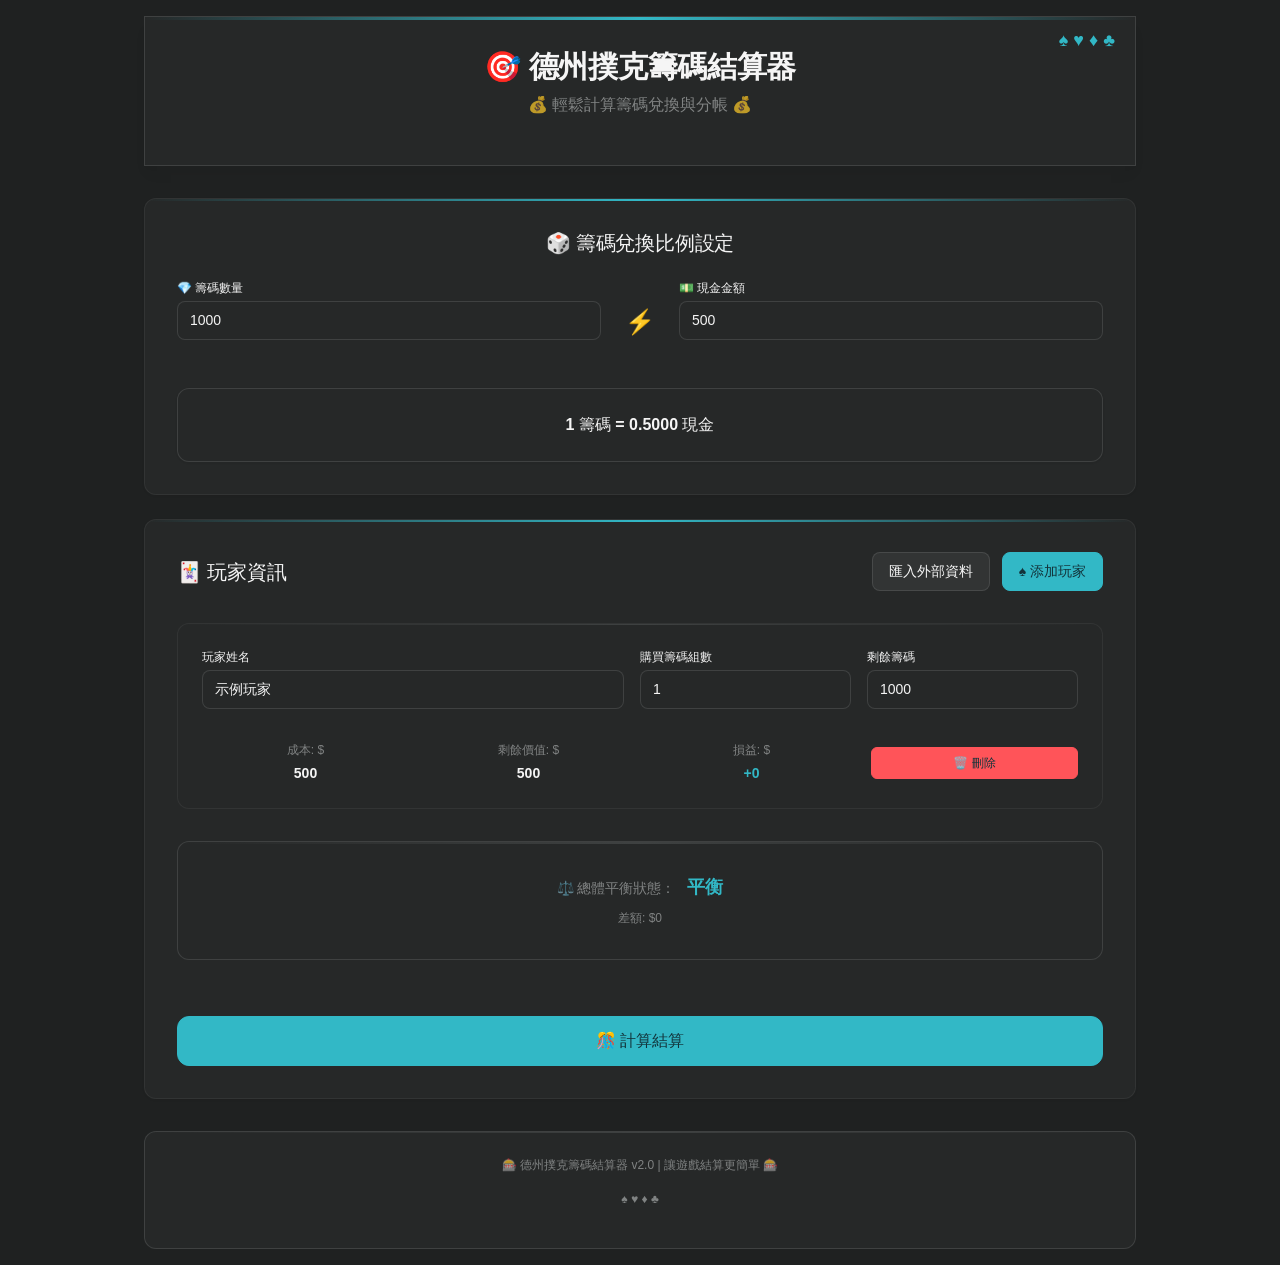
==== commit 8859fdd3: "gemini測試改版" ====
--- a/index.html
+++ b/index.html
@@ -1,5 +1,5 @@
 <!DOCTYPE html>
-<html lang="zh-TW">
+<html lang="zh-TW" data-color-scheme="dark">
 <head>
     <meta charset="UTF-8">
     <meta name="viewport" content="width=device-width, initial-scale=1.0">
@@ -48,7 +48,10 @@
             <div class="card-body">
                 <div class="section-header">
                     <h2>🃏 玩家資訊</h2>
-                    <button class="btn btn-poker" id="addPlayerBtn">♠ 添加玩家</button>
+                    <div class="section-actions">
+                        <button class="btn btn-secondary" id="showImportModalBtn">匯入外部資料</button>
+                        <button class="btn btn-poker" id="addPlayerBtn">♠ 添加玩家</button>
+                    </div>
                 </div>
                 
                 <div class="players-container" id="playersContainer">
@@ -92,6 +95,7 @@
                 <div class="tabs">
                     <button class="tab-btn active" data-tab="transfers">💸 轉帳方案</button>
                     <button class="tab-btn" data-tab="profits">📈 損益報告</button>
+                    <button class="tab-btn" data-tab="export">📋 匯出文字</button>
                 </div>
 
                 <!-- 轉帳方案 -->
@@ -110,6 +114,13 @@
                     </div>
                 </div>
 
+                <!-- 匯出文字 -->
+                <div class="tab-content" id="export">
+                    <h3>📋 匯出文字</h3>
+                    <textarea id="exportTextArea" class="form-control" rows="10" readonly></textarea>
+                    <button class="btn btn-primary" id="copyExportBtn">📄 複製文字</button>
+                </div>
+
                 <button class="btn btn-primary btn-large" id="finalCalculateBtn">🔄 重新計算</button>
             </div>
         </section>
@@ -121,5 +132,16 @@
     </div>
 
     <script src="app.js?v=1"></script>
+
+    <!-- Import Data Modal -->
+    <div id="importModal" class="modal" style="display: none;">
+        <div class="modal-content">
+            <span class="close-btn" id="closeImportModalBtn">&times;</span>
+            <h2>匯入外部資料</h2>
+            <p>請貼上資料，格式為：姓名 購買組數 剩餘籌碼，每位玩家一行。</p>
+            <textarea id="importDataTextArea" class="form-control" rows="10" placeholder="毛毛 1 3000"></textarea>
+            <button class="btn btn-primary" id="importDataBtn">匯入</button>
+        </div>
+    </div>
 </body>
 </html>
--- a/style.css
+++ b/style.css
@@ -1,68 +1,746 @@
+:root {
+  /* Primitive Color Tokens */
+  --color-white: rgba(255, 255, 255, 1);
+  --color-black: rgba(0, 0, 0, 1);
+  --color-cream-50: rgba(252, 252, 249, 1);
+  --color-cream-100: rgba(255, 255, 253, 1);
+  --color-gray-200: rgba(245, 245, 245, 1);
+  --color-gray-300: rgba(167, 169, 169, 1);
+  --color-gray-400: rgba(119, 124, 124, 1);
+  --color-slate-500: rgba(98, 108, 113, 1);
+  --color-brown-600: rgba(94, 82, 64, 1);
+  --color-charcoal-700: rgba(31, 33, 33, 1);
+  --color-charcoal-800: rgba(38, 40, 40, 1);
+  --color-slate-900: rgba(19, 52, 59, 1);
+  --color-teal-300: rgba(50, 184, 198, 1);
+  --color-teal-400: rgba(45, 166, 178, 1);
+  --color-teal-500: rgba(33, 128, 141, 1);
+  --color-teal-600: rgba(29, 116, 128, 1);
+  --color-teal-700: rgba(26, 104, 115, 1);
+  --color-teal-800: rgba(41, 150, 161, 1);
+  --color-red-400: rgba(255, 84, 89, 1);
+  --color-red-500: rgba(192, 21, 47, 1);
+  --color-orange-400: rgba(230, 129, 97, 1);
+  --color-orange-500: rgba(168, 75, 47, 1);
+
+  /* RGB versions for opacity control */
+  --color-brown-600-rgb: 94, 82, 64;
+  --color-teal-500-rgb: 33, 128, 141;
+  --color-slate-900-rgb: 19, 52, 59;
+  --color-slate-500-rgb: 98, 108, 113;
+  --color-red-500-rgb: 192, 21, 47;
+  --color-red-400-rgb: 255, 84, 89;
+  --color-orange-500-rgb: 168, 75, 47;
+  --color-orange-400-rgb: 230, 129, 97;
+
+  /* Background color tokens (Light Mode) */
+  --color-bg-1: rgba(59, 130, 246, 0.08); /* Light blue */
+  --color-bg-2: rgba(245, 158, 11, 0.08); /* Light yellow */
+  --color-bg-3: rgba(34, 197, 94, 0.08); /* Light green */
+  --color-bg-4: rgba(239, 68, 68, 0.08); /* Light red */
+  --color-bg-5: rgba(147, 51, 234, 0.08); /* Light purple */
+  --color-bg-6: rgba(249, 115, 22, 0.08); /* Light orange */
+  --color-bg-7: rgba(236, 72, 153, 0.08); /* Light pink */
+  --color-bg-8: rgba(6, 182, 212, 0.08); /* Light cyan */
+
+  /* Semantic Color Tokens (Light Mode) */
+  --color-background: var(--color-cream-50);
+  --color-surface: var(--color-cream-100);
+  --color-text: var(--color-slate-900);
+  --color-text-secondary: var(--color-slate-500);
+  --color-primary: var(--color-teal-500);
+  --color-primary-hover: var(--color-teal-600);
+  --color-primary-active: var(--color-teal-700);
+  --color-secondary: rgba(var(--color-brown-600-rgb), 0.12);
+  --color-secondary-hover: rgba(var(--color-brown-600-rgb), 0.2);
+  --color-secondary-active: rgba(var(--color-brown-600-rgb), 0.25);
+  --color-border: rgba(var(--color-brown-600-rgb), 0.2);
+  --color-btn-primary-text: var(--color-cream-50);
+  --color-card-border: rgba(var(--color-brown-600-rgb), 0.12);
+  --color-card-border-inner: rgba(var(--color-brown-600-rgb), 0.12);
+  --color-error: var(--color-red-500);
+  --color-success: var(--color-teal-500);
+  --color-warning: var(--color-orange-500);
+  --color-info: var(--color-slate-500);
+  --color-focus-ring: rgba(var(--color-teal-500-rgb), 0.4);
+  --color-select-caret: rgba(var(--color-slate-900-rgb), 0.8);
+
+  /* Common style patterns */
+  --focus-ring: 0 0 0 3px var(--color-focus-ring);
+  --focus-outline: 2px solid var(--color-primary);
+  --status-bg-opacity: 0.15;
+  --status-border-opacity: 0.25;
+  --select-caret-light: url("data:image/svg+xml,%3Csvg xmlns='http://www.w3.org/2000/svg' width='16' height='16' viewBox='0 0 24 24' fill='none' stroke='%23134252' stroke-width='2' stroke-linecap='round' stroke-linejoin='round'%3E%3Cpolyline points='6 9 12 15 18 9'%3E%3C/polyline%3E%3C/svg%3E");
+  --select-caret-dark: url("data:image/svg+xml,%3Csvg xmlns='http://www.w3.org/2000/svg' width='16' height='16' viewBox='0 0 24 24' fill='none' stroke='%23f5f5f5' stroke-width='2' stroke-linecap='round' stroke-linejoin='round'%3E%3Cpolyline points='6 9 12 15 18 9'%3E%3C/polyline%3E%3C/svg%3E");
+
+  /* RGB versions for opacity control */
+  --color-success-rgb: 33, 128, 141;
+  --color-error-rgb: 192, 21, 47;
+  --color-warning-rgb: 168, 75, 47;
+  --color-info-rgb: 98, 108, 113;
+
+  /* Typography */
+  --font-family-base: "FKGroteskNeue", "Geist", "Inter", -apple-system,
+    BlinkMacSystemFont, "Segoe UI", Roboto, sans-serif;
+  --font-family-mono: "Berkeley Mono", ui-monospace, SFMono-Regular, Menlo,
+    Monaco, Consolas, monospace;
+  --font-size-xs: 11px;
+  --font-size-sm: 12px;
+  --font-size-base: 14px;
+  --font-size-md: 14px;
+  --font-size-lg: 16px;
+  --font-size-xl: 18px;
+  --font-size-2xl: 20px;
+  --font-size-3xl: 24px;
+  --font-size-4xl: 30px;
+  --font-weight-normal: 400;
+  --font-weight-medium: 500;
+  --font-weight-semibold: 550;
+  --font-weight-bold: 600;
+  --line-height-tight: 1.2;
+  --line-height-normal: 1.5;
+  --letter-spacing-tight: -0.01em;
+
+  /* Spacing */
+  --space-0: 0;
+  --space-1: 1px;
+  --space-2: 2px;
+  --space-4: 4px;
+  --space-6: 6px;
+  --space-8: 8px;
+  --space-10: 10px;
+  --space-12: 12px;
+  --space-16: 16px;
+  --space-20: 20px;
+  --space-24: 24px;
+  --space-32: 32px;
+
+  /* Border Radius */
+  --radius-sm: 6px;
+  --radius-base: 8px;
+  --radius-md: 10px;
+  --radius-lg: 12px;
+  --radius-full: 9999px;
+
+  /* Shadows */
+  --shadow-xs: 0 1px 2px rgba(0, 0, 0, 0.02);
+  --shadow-sm: 0 1px 3px rgba(0, 0, 0, 0.04), 0 1px 2px rgba(0, 0, 0, 0.02);
+  --shadow-md: 0 4px 6px -1px rgba(0, 0, 0, 0.04),
+    0 2px 4px -1px rgba(0, 0, 0, 0.02);
+  --shadow-lg: 0 10px 15px -3px rgba(0, 0, 0, 0.04),
+    0 4px 6px -2px rgba(0, 0, 0, 0.02);
+  --shadow-inset-sm: inset 0 1px 0 rgba(255, 255, 255, 0.15),
+    inset 0 -1px 0 rgba(0, 0, 0, 0.03);
+
+  /* Animation */
+  --duration-fast: 150ms;
+  --duration-normal: 250ms;
+  --ease-standard: cubic-bezier(0.16, 1, 0.3, 1);
+
+  /* Layout */
+  --container-sm: 640px;
+  --container-md: 768px;
+  --container-lg: 1024px;
+  --container-xl: 1280px;
+}
+
+/* Dark mode colors */
+@media (prefers-color-scheme: dark) {
+  :root {
+    /* RGB versions for opacity control (Dark Mode) */
+    --color-gray-400-rgb: 119, 124, 124;
+    --color-teal-300-rgb: 50, 184, 198;
+    --color-gray-300-rgb: 167, 169, 169;
+    --color-gray-200-rgb: 245, 245, 245;
+
+    /* Background color tokens (Dark Mode) */
+    --color-bg-1: rgba(29, 78, 216, 0.15); /* Dark blue */
+    --color-bg-2: rgba(180, 83, 9, 0.15); /* Dark yellow */
+    --color-bg-3: rgba(21, 128, 61, 0.15); /* Dark green */
+    --color-bg-4: rgba(185, 28, 28, 0.15); /* Dark red */
+    --color-bg-5: rgba(107, 33, 168, 0.15); /* Dark purple */
+    --color-bg-6: rgba(194, 65, 12, 0.15); /* Dark orange */
+    --color-bg-7: rgba(190, 24, 93, 0.15); /* Dark pink */
+    --color-bg-8: rgba(8, 145, 178, 0.15); /* Dark cyan */
+
+    /* Semantic Color Tokens (Dark Mode) */
+    --color-background: var(--color-charcoal-700);
+    --color-surface: var(--color-charcoal-800);
+    --color-text: var(--color-gray-200);
+    --color-text-secondary: rgba(var(--color-gray-300-rgb), 0.7);
+    --color-primary: var(--color-teal-300);
+    --color-primary-hover: var(--color-teal-400);
+    --color-primary-active: var(--color-teal-800);
+    --color-secondary: rgba(var(--color-gray-400-rgb), 0.15);
+    --color-secondary-hover: rgba(var(--color-gray-400-rgb), 0.25);
+    --color-secondary-active: rgba(var(--color-gray-400-rgb), 0.3);
+    --color-border: rgba(var(--color-gray-400-rgb), 0.3);
+    --color-error: var(--color-red-400);
+    --color-success: var(--color-teal-300);
+    --color-warning: var(--color-orange-400);
+    --color-info: var(--color-gray-300);
+    --color-focus-ring: rgba(var(--color-teal-300-rgb), 0.4);
+    --color-btn-primary-text: var(--color-slate-900);
+    --color-card-border: rgba(var(--color-gray-400-rgb), 0.2);
+    --color-card-border-inner: rgba(var(--color-gray-400-rgb), 0.15);
+    --shadow-inset-sm: inset 0 1px 0 rgba(255, 255, 255, 0.1),
+      inset 0 -1px 0 rgba(0, 0, 0, 0.15);
+    --button-border-secondary: rgba(var(--color-gray-400-rgb), 0.2);
+    --color-border-secondary: rgba(var(--color-gray-400-rgb), 0.2);
+    --color-select-caret: rgba(var(--color-gray-200-rgb), 0.8);
+
+    /* Common style patterns - updated for dark mode */
+    --focus-ring: 0 0 0 3px var(--color-focus-ring);
+    --focus-outline: 2px solid var(--color-primary);
+    --status-bg-opacity: 0.15;
+    --status-border-opacity: 0.25;
+    --select-caret-light: url("data:image/svg+xml,%3Csvg xmlns='http://www.w3.org/2000/svg' width='16' height='16' viewBox='0 0 24 24' fill='none' stroke='%23134252' stroke-width='2' stroke-linecap='round' stroke-linejoin='round'%3E%3Cpolyline points='6 9 12 15 18 9'%3E%3C/polyline%3E%3C/svg%3E");
+    --select-caret-dark: url("data:image/svg+xml,%3Csvg xmlns='http://www.w3.org/2000/svg' width='16' height='16' viewBox='0 0 24 24' fill='none' stroke='%23f5f5f5' stroke-width='2' stroke-linecap='round' stroke-linejoin='round'%3E%3Cpolyline points='6 9 12 15 18 9'%3E%3C/polyline%3E%3C/svg%3E");
+
+    /* RGB versions for dark mode */
+    --color-success-rgb: var(--color-teal-300-rgb);
+    --color-error-rgb: var(--color-red-400-rgb);
+    --color-warning-rgb: var(--color-orange-400-rgb);
+    --color-info-rgb: var(--color-gray-300-rgb);
+  }
+}
+
+/* Data attribute for manual theme switching */
+[data-color-scheme="dark"] {
+  /* RGB versions for opacity control (dark mode) */
+  --color-gray-400-rgb: 119, 124, 124;
+  --color-teal-300-rgb: 50, 184, 198;
+  --color-gray-300-rgb: 167, 169, 169;
+  --color-gray-200-rgb: 245, 245, 245;
+
+  /* Colorful background palette - Dark Mode */
+  --color-bg-1: rgba(29, 78, 216, 0.15); /* Dark blue */
+  --color-bg-2: rgba(180, 83, 9, 0.15); /* Dark yellow */
+  --color-bg-3: rgba(21, 128, 61, 0.15); /* Dark green */
+  --color-bg-4: rgba(185, 28, 28, 0.15); /* Dark red */
+  --color-bg-5: rgba(107, 33, 168, 0.15); /* Dark purple */
+  --color-bg-6: rgba(194, 65, 12, 0.15); /* Dark orange */
+  --color-bg-7: rgba(190, 24, 93, 0.15); /* Dark pink */
+  --color-bg-8: rgba(8, 145, 178, 0.15); /* Dark cyan */
+
+  /* Semantic Color Tokens (Dark Mode) */
+  --color-background: var(--color-charcoal-700);
+  --color-surface: var(--color-charcoal-800);
+  --color-text: var(--color-gray-200);
+  --color-text-secondary: rgba(var(--color-gray-300-rgb), 0.7);
+  --color-primary: var(--color-teal-300);
+  --color-primary-hover: var(--color-teal-400);
+  --color-primary-active: var(--color-teal-800);
+  --color-secondary: rgba(var(--color-gray-400-rgb), 0.15);
+  --color-secondary-hover: rgba(var(--color-gray-400-rgb), 0.25);
+  --color-secondary-active: rgba(var(--color-gray-400-rgb), 0.3);
+  --color-border: rgba(var(--color-gray-400-rgb), 0.3);
+  --color-error: var(--color-red-400);
+  --color-success: var(--color-teal-300);
+  --color-warning: var(--color-orange-400);
+  --color-info: var(--color-gray-300);
+  --color-focus-ring: rgba(var(--color-teal-300-rgb), 0.4);
+  --color-btn-primary-text: var(--color-slate-900);
+  --color-card-border: rgba(var(--color-gray-400-rgb), 0.15);
+  --color-card-border-inner: rgba(var(--color-gray-400-rgb), 0.15);
+  --shadow-inset-sm: inset 0 1px 0 rgba(255, 255, 255, 0.1),
+    inset 0 -1px 0 rgba(0, 0, 0, 0.15);
+  --color-border-secondary: rgba(var(--color-gray-400-rgb), 0.2);
+  --color-select-caret: rgba(var(--color-gray-200-rgb), 0.8);
+
+  /* Common style patterns - updated for dark mode */
+  --focus-ring: 0 0 0 3px var(--color-focus-ring);
+  --focus-outline: 2px solid var(--color-primary);
+  --status-bg-opacity: 0.15;
+  --status-border-opacity: 0.25;
+  --select-caret-light: url("data:image/svg+xml,%3Csvg xmlns='http://www.w3.org/2000/svg' width='16' height='16' viewBox='0 0 24 24' fill='none' stroke='%23134252' stroke-width='2' stroke-linecap='round' stroke-linejoin='round'%3E%3Cpolyline points='6 9 12 15 18 9'%3E%3C/polyline%3E%3C/svg%3E");
+  --select-caret-dark: url("data:image/svg+xml,%3Csvg xmlns='http://www.w3.org/2000/svg' width='16' height='16' viewBox='0 0 24 24' fill='none' stroke='%23f5f5f5' stroke-width='2' stroke-linecap='round' stroke-linejoin='round'%3E%3Cpolyline points='6 9 12 15 18 9'%3E%3C/polyline%3E%3C/svg%3E");
+
+  /* RGB versions for dark mode */
+  --color-success-rgb: var(--color-teal-300-rgb);
+  --color-error-rgb: var(--color-red-400-rgb);
+  --color-warning-rgb: var(--color-orange-400-rgb);
+  --color-info-rgb: var(--color-gray-300-rgb);
+}
+
+[data-color-scheme="light"] {
+  /* RGB versions for opacity control (light mode) */
+  --color-brown-600-rgb: 94, 82, 64;
+  --color-teal-500-rgb: 33, 128, 141;
+  --color-slate-900-rgb: 19, 52, 59;
+
+  /* Semantic Color Tokens (Light Mode) */
+  --color-background: var(--color-cream-50);
+  --color-surface: var(--color-cream-100);
+  --color-text: var(--color-slate-900);
+  --color-text-secondary: var(--color-slate-500);
+  --color-primary: var(--color-teal-500);
+  --color-primary-hover: var(--color-teal-600);
+  --color-primary-active: var(--color-teal-700);
+  --color-secondary: rgba(var(--color-brown-600-rgb), 0.12);
+  --color-secondary-hover: rgba(var(--color-brown-600-rgb), 0.2);
+  --color-secondary-active: rgba(var(--color-brown-600-rgb), 0.25);
+  --color-border: rgba(var(--color-brown-600-rgb), 0.2);
+  --color-btn-primary-text: var(--color-cream-50);
+  --color-card-border: rgba(var(--color-brown-600-rgb), 0.12);
+  --color-card-border-inner: rgba(var(--color-brown-600-rgb), 0.12);
+  --color-error: var(--color-red-500);
+  --color-success: var(--color-teal-500);
+  --color-warning: var(--color-orange-500);
+  --color-info: var(--color-slate-500);
+  --color-focus-ring: rgba(var(--color-teal-500-rgb), 0.4);
+
+  /* RGB versions for light mode */
+  --color-success-rgb: var(--color-teal-500-rgb);
+  --color-error-rgb: var(--color-red-500-rgb);
+  --color-warning-rgb: var(--color-orange-500-rgb);
+  --color-info-rgb: var(--color-slate-500-rgb);
+}
+
+/* Base styles */
+html {
+  font-size: var(--font-size-base);
+  font-family: var(--font-family-base);
+  line-height: var(--line-height-normal);
+  color: var(--color-text);
+  background-color: var(--color-background);
+  -webkit-font-smoothing: antialiased;
+  box-sizing: border-box;
+}
+
+body {
+  margin: 0;
+  padding: 0;
+}
+
+*,
+*::before,
+*::after {
+  box-sizing: inherit;
+}
+
+/* Typography */
+h1,
+h2,
+h3,
+h4,
+h5,
+h6 {
+  margin: 0;
+  font-weight: var(--font-weight-semibold);
+  line-height: var(--line-height-tight);
+  color: var(--color-text);
+  letter-spacing: var(--letter-spacing-tight);
+}
+
+h1 {
+  font-size: var(--font-size-4xl);
+}
+h2 {
+  font-size: var(--font-size-3xl);
+}
+h3 {
+  font-size: var(--font-size-2xl);
+}
+h4 {
+  font-size: var(--font-size-xl);
+}
+h5 {
+  font-size: var(--font-size-lg);
+}
+h6 {
+  font-size: var(--font-size-md);
+}
+
+p {
+  margin: 0 0 var(--space-16) 0;
+}
+
+a {
+  color: var(--color-primary);
+  text-decoration: none;
+  transition: color var(--duration-fast) var(--ease-standard);
+}
+
+a:hover {
+  color: var(--color-primary-hover);
+}
+
+code,
+pre {
+  font-family: var(--font-family-mono);
+  font-size: calc(var(--font-size-base) * 0.95);
+  background-color: var(--color-secondary);
+  border-radius: var(--radius-sm);
+}
+
+code {
+  padding: var(--space-1) var(--space-4);
+}
+
+pre {
+  padding: var(--space-16);
+  margin: var(--space-16) 0;
+  overflow: auto;
+  border: 1px solid var(--color-border);
+}
+
+pre code {
+  background: none;
+  padding: 0;
+}
+
+/* Buttons */
+.btn {
+  display: inline-flex;
+  align-items: center;
+  justify-content: center;
+  padding: var(--space-8) var(--space-16);
+  border-radius: var(--radius-base);
+  font-size: var(--font-size-base);
+  font-weight: 500;
+  line-height: 1.5;
+  cursor: pointer;
+  transition: all var(--duration-normal) var(--ease-standard);
+  border: none;
+  text-decoration: none;
+  position: relative;
+}
+
+.btn:focus-visible {
+  outline: none;
+  box-shadow: var(--focus-ring);
+}
+
+.btn--primary {
+  background: var(--color-primary);
+  color: var(--color-btn-primary-text);
+}
+
+.btn--primary:hover {
+  background: var(--color-primary-hover);
+}
+
+.btn--primary:active {
+  background: var(--color-primary-active);
+}
+
+.btn--secondary {
+  background: var(--color-secondary);
+  color: var(--color-text);
+}
+
+.btn--secondary:hover {
+  background: var(--color-secondary-hover);
+}
+
+.btn--secondary:active {
+  background: var(--color-secondary-active);
+}
+
+.btn--outline {
+  background: transparent;
+  border: 1px solid var(--color-border);
+  color: var(--color-text);
+}
+
+.btn--outline:hover {
+  background: var(--color-secondary);
+}
+
+.btn--sm {
+  padding: var(--space-4) var(--space-12);
+  font-size: var(--font-size-sm);
+  border-radius: var(--radius-sm);
+}
+
+.btn--lg {
+  padding: var(--space-10) var(--space-20);
+  font-size: var(--font-size-lg);
+  border-radius: var(--radius-md);
+}
+
+.btn--full-width {
+  width: 100%;
+}
+
+.btn:disabled {
+  opacity: 0.5;
+  cursor: not-allowed;
+}
+
+/* Form elements */
+.form-control {
+  display: block;
+  width: 100%;
+  padding: var(--space-8) var(--space-12);
+  font-size: var(--font-size-md);
+  line-height: 1.5;
+  color: var(--color-text);
+  background-color: var(--color-surface);
+  border: 1px solid var(--color-border);
+  border-radius: var(--radius-base);
+  transition: border-color var(--duration-fast) var(--ease-standard),
+    box-shadow var(--duration-fast) var(--ease-standard);
+}
+
+textarea.form-control {
+  font-family: var(--font-family-base);
+  font-size: var(--font-size-base);
+}
+
+select.form-control {
+  padding: var(--space-8) var(--space-12);
+  -webkit-appearance: none;
+  -moz-appearance: none;
+  appearance: none;
+  background-image: var(--select-caret-light);
+  background-repeat: no-repeat;
+  background-position: right var(--space-12) center;
+  background-size: 16px;
+  padding-right: var(--space-32);
+}
+
+/* Add a dark mode specific caret */
+@media (prefers-color-scheme: dark) {
+  select.form-control {
+    background-image: var(--select-caret-dark);
+  }
+}
+
+/* Also handle data-color-scheme */
+[data-color-scheme="dark"] select.form-control {
+  background-image: var(--select-caret-dark);
+}
+
+[data-color-scheme="light"] select.form-control {
+  background-image: var(--select-caret-light);
+}
+
+.form-control:focus {
+  border-color: var(--color-primary);
+  outline: var(--focus-outline);
+}
+
+.form-label {
+  display: block;
+  margin-bottom: var(--space-8);
+  font-weight: var(--font-weight-medium);
+  font-size: var(--font-size-sm);
+}
+
+.form-group {
+  margin-bottom: var(--space-16);
+}
+
+/* Card component */
+.card {
+  background-color: var(--color-surface);
+  border-radius: var(--radius-lg);
+  border: 1px solid var(--color-card-border);
+  box-shadow: var(--shadow-sm);
+  overflow: hidden;
+  transition: box-shadow var(--duration-normal) var(--ease-standard);
+}
+
+.card:hover {
+  box-shadow: var(--shadow-md);
+}
+
+.card__body {
+  padding: var(--space-16);
+}
+
+.card__header,
+.card__footer {
+  padding: var(--space-16);
+  border-bottom: 1px solid var(--color-card-border-inner);
+}
+
+/* Status indicators - simplified with CSS variables */
+.status {
+  display: inline-flex;
+  align-items: center;
+  padding: var(--space-6) var(--space-12);
+  border-radius: var(--radius-full);
+  font-weight: var(--font-weight-medium);
+  font-size: var(--font-size-sm);
+}
+
+.status--success {
+  background-color: rgba(
+    var(--color-success-rgb, 33, 128, 141),
+    var(--status-bg-opacity)
+  );
+  color: var(--color-success);
+  border: 1px solid
+    rgba(var(--color-success-rgb, 33, 128, 141), var(--status-border-opacity));
+}
+
+.status--error {
+  background-color: rgba(
+    var(--color-error-rgb, 192, 21, 47),
+    var(--status-bg-opacity)
+  );
+  color: var(--color-error);
+  border: 1px solid
+    rgba(var(--color-error-rgb, 192, 21, 47), var(--status-border-opacity));
+}
+
+.status--warning {
+  background-color: rgba(
+    var(--color-warning-rgb, 168, 75, 47),
+    var(--status-bg-opacity)
+  );
+  color: var(--color-warning);
+  border: 1px solid
+    rgba(var(--color-warning-rgb, 168, 75, 47), var(--status-border-opacity));
+}
+
+.status--info {
+  background-color: rgba(
+    var(--color-info-rgb, 98, 108, 113),
+    var(--status-bg-opacity)
+  );
+  color: var(--color-info);
+  border: 1px solid
+    rgba(var(--color-info-rgb, 98, 108, 113), var(--status-border-opacity));
+}
+
+/* Container layout */
+.container {
+  width: 100%;
+  margin-right: auto;
+  margin-left: auto;
+  padding-right: var(--space-16);
+  padding-left: var(--space-16);
+}
+
+@media (min-width: 640px) {
+  .container {
+    max-width: var(--container-sm);
+  }
+}
+@media (min-width: 768px) {
+  .container {
+    max-width: var(--container-md);
+  }
+}
+@media (min-width: 1024px) {
+  .container {
+    max-width: var(--container-lg);
+  }
+}
+@media (min-width: 1280px) {
+  .container {
+    max-width: var(--container-xl);
+  }
+}
+
+/* Utility classes */
+.flex {
+  display: flex;
+}
+.flex-col {
+  flex-direction: column;
+}
+.items-center {
+  align-items: center;
+}
+.justify-center {
+  justify-content: center;
+}
+.justify-between {
+  justify-content: space-between;
+}
+.gap-4 {
+  gap: var(--space-4);
+}
+.gap-8 {
+  gap: var(--space-8);
+}
+.gap-16 {
+  gap: var(--space-16);
+}
+
+.m-0 {
+  margin: 0;
+}
+.mt-8 {
+  margin-top: var(--space-8);
+}
+.mb-8 {
+  margin-bottom: var(--space-8);
+}
+.mx-8 {
+  margin-left: var(--space-8);
+  margin-right: var(--space-8);
+}
+.my-8 {
+  margin-top: var(--space-8);
+  margin-bottom: var(--space-8);
+}
+
+.p-0 {
+  padding: 0;
+}
+.py-8 {
+  padding-top: var(--space-8);
+  padding-bottom: var(--space-8);
+}
+.px-8 {
+  padding-left: var(--space-8);
+  padding-right: var(--space-8);
+}
+.py-16 {
+  padding-top: var(--space-16);
+  padding-bottom: var(--space-16);
+}
+.px-16 {
+  padding-left: var(--space-16);
+  padding-right: var(--space-16);
+}
+
+.block {
+  display: block;
+}
+.hidden {
+  display: none;
+}
+
+/* Accessibility */
+.sr-only {
+  position: absolute;
+  width: 1px;
+  height: 1px;
+  padding: 0;
+  margin: -1px;
+  overflow: hidden;
+  clip: rect(0, 0, 0, 0);
+  white-space: nowrap;
+  border-width: 0;
+}
+
+:focus-visible {
+  outline: var(--focus-outline);
+  outline-offset: 2px;
+}
+
+/* Dark mode specifics */
+[data-color-scheme="dark"] .btn--outline {
+  border: 1px solid var(--color-border-secondary);
+}
+
+@font-face {
+  font-family: 'FKGroteskNeue';
+  src: url('https://r2cdn.perplexity.ai/fonts/FKGroteskNeue.woff2')
+    format('woff2');
+}
+
+/* END PERPLEXITY DESIGN SYSTEM */
 /* ==========================================================================
-   德州撲克籌碼結算器 - Liquid Glass + 撲克主題
+   德州撲克籌碼結算器 - Design System Adaptation
    ========================================================================== */
-
-:root {
-    /* Liquid Glass 色彩系統 */
-    --glass-white: rgba(255, 255, 255, 0.15);
-    --glass-white-strong: rgba(255, 255, 255, 0.25);
-    --glass-border: rgba(255, 255, 255, 0.3);
-    --glass-shadow: rgba(0, 0, 0, 0.15);
-    --glass-shadow-strong: rgba(0, 0, 0, 0.25);
-    
-    /* 撲克主題色彩 */
-    --poker-green: #0f5132;
-    --poker-gold: #ffc107;
-    --poker-red: #dc3545;
-    --poker-black: #212529;
-    
-    /* 主色調漸變 */
-    --primary-gradient: linear-gradient(135deg, #667eea 0%, #764ba2 100%);
-    --secondary-gradient: linear-gradient(135deg, #f093fb 0%, #f5576c 100%);
-    --success-gradient: linear-gradient(135deg, #4facfe 0%, #00f2fe 100%);
-    --warning-gradient: linear-gradient(135deg, #43e97b 0%, #38f9d7 100%);
-    --error-gradient: linear-gradient(135deg, #fa709a 0%, #fee140 100%);
-    --gold-gradient: linear-gradient(135deg, #ffd700 0%, #ffb347 100%);
-    --poker-gradient: linear-gradient(135deg, #0f5132 0%, #198754 100%);
-    
-    /* 文字顏色 */
-    --text-primary: rgba(255, 255, 255, 0.95);
-    --text-secondary: rgba(255, 255, 255, 0.8);
-    --text-muted: rgba(255, 255, 255, 0.6);
-    --text-dark: rgba(0, 0, 0, 0.8);
-    --text-header: #ffffff;
-    
-    /* 間距系統 */
-    --spacing-xs: 0.25rem;
-    --spacing-sm: 0.5rem;
-    --spacing-md: 1rem;
-    --spacing-lg: 1.5rem;
-    --spacing-xl: 2rem;
-    --spacing-2xl: 3rem;
-    
-    /* 字體系統 */
-    --font-size-xs: 0.75rem;
-    --font-size-sm: 0.875rem;
-    --font-size-base: 1rem;
-    --font-size-lg: 1.125rem;
-    --font-size-xl: 1.25rem;
-    --font-size-2xl: 1.5rem;
-    --font-size-3xl: 1.875rem;
-    --font-size-4xl: 2.25rem;
-    
-    /* 圓角系統 */
-    --radius-sm: 0.5rem;
-    --radius-md: 0.75rem;
-    --radius-lg: 1rem;
-    --radius-xl: 1.25rem;
-    --radius-2xl: 1.5rem;
-    
-    /* 模糊效果 */
-    --blur-sm: blur(8px);
-    --blur-md: blur(12px);
-    --blur-lg: blur(16px);
-    --blur-xl: blur(24px);
-}
 
 /* ==========================================================================
    基礎樣式重置
@@ -77,28 +755,29 @@
 html {
     scroll-behavior: smooth;
     -webkit-text-size-adjust: 100%;
+    font-size: var(--font-size-base);
+    font-family: var(--font-family-base);
+    line-height: var(--line-height-normal);
+    color: var(--color-text);
+    background-color: var(--color-background);
+    -webkit-font-smoothing: antialiased;
 }
 
 body {
-    font-family: -apple-system, BlinkMacSystemFont, 'Segoe UI', Roboto, Oxygen, 
-                 Ubuntu, Cantarell, sans-serif;
+    font-family: var(--font-family-base);
     font-size: var(--font-size-base);
-    line-height: 1.6;
-    color: var(--text-primary);
-    /* 德州撲克風格背景 */
-    background: 
-        radial-gradient(circle at 25% 25%, #0f5132 0%, transparent 50%),
-        radial-gradient(circle at 75% 75%, #1a5f3f 0%, transparent 50%),
-        linear-gradient(135deg, #0d4a2a 0%, #1e3c72 25%, #2a5298 50%, #764ba2 75%, #667eea 100%);
+    line-height: var(--line-height-normal);
+    color: var(--color-text);
+    background-color: var(--color-background);
     min-height: 100vh;
-    padding: var(--spacing-md);
+    padding: var(--space-16);
     -webkit-font-smoothing: antialiased;
     -moz-osx-font-smoothing: grayscale;
     position: relative;
     overflow-x: hidden;
 }
 
-/* 撲克桌氛圍背景效果 */
+/* 微妙的背景裝飾 */
 body::before {
     content: '';
     position: fixed;
@@ -107,41 +786,28 @@
     right: 0;
     bottom: 0;
     background: 
-        radial-gradient(circle at 20% 50%, rgba(15, 81, 50, 0.4) 0%, transparent 50%),
-        radial-gradient(circle at 80% 20%, rgba(255, 193, 7, 0.2) 0%, transparent 50%),
-        radial-gradient(circle at 40% 80%, rgba(220, 53, 69, 0.2) 0%, transparent 50%),
-        radial-gradient(circle at 60% 30%, rgba(33, 37, 41, 0.3) 0%, transparent 40%);
+        radial-gradient(circle at 20% 20%, rgba(var(--color-teal-500-rgb), 0.03) 0%, transparent 50%),
+        radial-gradient(circle at 80% 80%, rgba(var(--color-brown-600-rgb), 0.02) 0%, transparent 50%);
     pointer-events: none;
     z-index: -1;
-    animation: pokerAmbience 20s ease-in-out infinite alternate;
-}
-
-@keyframes pokerAmbience {
-    0% { opacity: 0.7; }
-    100% { opacity: 1; }
 }
 
 .container {
-    max-width: 900px;
+    max-width: var(--container-lg);
     margin: 0 auto;
     position: relative;
     z-index: 1;
 }
 
 /* ==========================================================================
-   Liquid Glass 卡片系統
+   卡片系統
    ========================================================================== */
 
 .glass-card {
-    background: var(--glass-white);
-    backdrop-filter: var(--blur-md);
-    -webkit-backdrop-filter: var(--blur-md);
-    border: 1px solid var(--glass-border);
-    border-radius: var(--radius-xl);
-    box-shadow: 
-        0 8px 32px var(--glass-shadow),
-        inset 0 1px 0 rgba(255, 255, 255, 0.2),
-        0 0 0 1px rgba(255, 255, 255, 0.05);
+    background: var(--color-surface);
+    border: 1px solid var(--color-card-border);
+    border-radius: var(--radius-lg);
+    box-shadow: var(--shadow-md);
     position: relative;
     overflow: hidden;
 }
@@ -155,9 +821,7 @@
     height: 2px;
     background: linear-gradient(90deg, 
         transparent, 
-        rgba(255, 255, 255, 0.8), 
-        rgba(255, 193, 7, 0.6),
-        rgba(255, 255, 255, 0.8), 
+        var(--color-primary), 
         transparent
     );
     animation: shimmer 3s ease-in-out infinite;
@@ -169,62 +833,58 @@
 }
 
 .card {
-    @extend .glass-card;
-    margin: var(--spacing-lg) 0;
+    background: var(--color-surface);
+    border: 1px solid var(--color-card-border);
+    border-radius: var(--radius-lg);
+    box-shadow: var(--shadow-sm);
+    margin: var(--space-24) 0;
     padding: 0;
-    transition: all 0.4s cubic-bezier(0.4, 0, 0.2, 1);
+    transition: all var(--duration-normal) var(--ease-standard);
+    position: relative;
+    overflow: hidden;
+}
+
+.card::before {
+    content: '';
+    position: absolute;
+    top: 0;
+    left: 0;
+    right: 0;
+    height: 2px;
+    background: linear-gradient(90deg, 
+        transparent, 
+        var(--color-primary), 
+        transparent
+    );
+    animation: shimmer 3s ease-in-out infinite;
 }
 
 .card:hover {
     transform: translateY(-4px) scale(1.01);
-    box-shadow: 
-        0 20px 60px var(--glass-shadow-strong),
-        inset 0 1px 0 rgba(255, 255, 255, 0.3),
-        0 0 0 1px rgba(255, 193, 7, 0.3);
+    box-shadow: var(--shadow-lg);
+    border-color: var(--color-primary);
 }
 
 .card-body {
-    padding: var(--spacing-xl);
+    padding: var(--space-32);
 }
 
 /* ==========================================================================
-   標題區域 - 只調整文字清晰度，保持透明感
+   標題區域
    ========================================================================== */
 
 .app-header {
-    background: var(--glass-white-strong);
-    backdrop-filter: var(--blur-lg);
-    -webkit-backdrop-filter: var(--blur-lg);
-    border: 2px solid var(--glass-border);
-    border-radius: var(--radius-2xl);
-    box-shadow: 
-        0 16px 50px var(--glass-shadow-strong),
-        inset 0 2px 0 rgba(255, 255, 255, 0.3),
-        0 0 0 1px rgba(255, 193, 7, 0.2);
+    background: var(--color-surface);
+    border: 1px solid var(--color-border);
+    border-radius: var(--radius-xl);
+    box-shadow: var(--shadow-lg);
     text-align: center;
-    padding: var(--spacing-2xl) var(--spacing-xl);
-    margin-bottom: var(--spacing-2xl);
+    padding: var(--space-32) var(--space-24);
+    margin-bottom: var(--space-32);
     position: relative;
     overflow: hidden;
     width: 100%;
     box-sizing: border-box;
-    animation: headerGlow 4s ease-in-out infinite alternate;
-}
-
-@keyframes headerGlow {
-    0% { 
-        box-shadow: 
-            0 16px 50px var(--glass-shadow-strong),
-            inset 0 2px 0 rgba(255, 255, 255, 0.3),
-            0 0 0 1px rgba(255, 193, 7, 0.2);
-    }
-    100% { 
-        box-shadow: 
-            0 20px 60px var(--glass-shadow-strong),
-            inset 0 2px 0 rgba(255, 255, 255, 0.4),
-            0 0 0 1px rgba(255, 193, 7, 0.4),
-            0 0 30px rgba(255, 193, 7, 0.1);
-    }
 }
 
 .app-header::before {
@@ -236,9 +896,7 @@
     height: 3px;
     background: linear-gradient(90deg, 
         transparent, 
-        rgba(255, 193, 7, 0.8), 
-        rgba(255, 255, 255, 0.9),
-        rgba(255, 193, 7, 0.8), 
+        var(--color-primary), 
         transparent
     );
     animation: headerShimmer 2s ease-in-out infinite;
@@ -253,75 +911,40 @@
 .app-header::after {
     content: '♠ ♥ ♦ ♣';
     position: absolute;
-    top: 10px;
-    right: 20px;
-    font-size: 1.2rem;
-    color: rgba(255, 193, 7, 0.6);
+    top: var(--space-10);
+    right: var(--space-20);
+    font-size: var(--font-size-xl);
+    color: var(--color-primary);
     animation: cardSuits 3s ease-in-out infinite;
     z-index: 1;
 }
 
 @keyframes cardSuits {
-    0%, 100% { opacity: 0.4; transform: rotate(0deg); }
-    50% { opacity: 0.8; transform: rotate(5deg); }
+    0%, 100% { opacity: 0.4; }
+    50% { opacity: 0.8; }
 }
 
 .app-header h1 {
     font-size: var(--font-size-4xl);
-    font-weight: 700;
-    margin-bottom: var(--spacing-sm);
-    /* 只針對標題文字增強清晰度，保持其他透明效果 */
-    color: var(--text-header);
-    text-shadow: 
-        0 2px 8px rgba(0, 0, 0, 0.8),
-        0 4px 12px rgba(0, 0, 0, 0.5),
-        0 0 20px rgba(255, 193, 7, 0.3);
-    line-height: 1.2;
+    font-weight: var(--font-weight-bold);
+    margin-bottom: var(--space-8);
+    color: var(--color-text);
+    line-height: var(--line-height-tight);
     position: relative;
     z-index: 2;
-    /* 添加金色光暈效果 */
-    filter: drop-shadow(0 0 10px rgba(255, 193, 7, 0.3));
 }
 
 .subtitle {
     font-size: var(--font-size-lg);
-    font-weight: 500;
-    color: rgba(255, 255, 255, 0.95);
-    text-shadow: 
-        0 1px 4px rgba(0, 0, 0, 0.7),
-        0 2px 8px rgba(0, 0, 0, 0.4);
+    font-weight: var(--font-weight-medium);
+    color: var(--color-text-secondary);
     position: relative;
     z-index: 2;
 }
 
-/* 撲克籌碼裝飾 */
-.app-header .poker-chips {
-    position: absolute;
-    left: 20px;
-    top: 50%;
-    transform: translateY(-50%);
-    font-size: 2rem;
-    z-index: 1;
-}
-
-.poker-chip {
-    display: inline-block;
-    width: 40px;
-    height: 40px;
-    border-radius: 50%;
-    margin: 0 -5px;
-    border: 3px solid rgba(255, 193, 7, 0.6);
-    background: radial-gradient(circle, rgba(255, 193, 7, 0.3), rgba(255, 193, 7, 0.1));
-    animation: chipFloat 2s ease-in-out infinite;
-    backdrop-filter: blur(4px);
-}
-
-.poker-chip:nth-child(2) { animation-delay: 0.5s; }
-.poker-chip:nth-child(3) { animation-delay: 1s; }
-
-@keyframes chipFloat {
-    0%, 100% { transform: translateY(0px); }
-    50% { transform: translateY(-5px); }
+/* 移除撲克籌碼裝飾 */
+.poker-chips {
+    display: none;
 }
 
 /* ==========================================================================
@@ -330,69 +953,62 @@
 
 .form-label {
     display: block;
-    font-weight: 600;
-    color: var(--text-primary);
-    margin-bottom: var(--spacing-xs);
+    font-weight: var(--font-weight-medium);
+    color: var(--color-text);
+    margin-bottom: var(--space-4);
     font-size: var(--font-size-sm);
-    text-shadow: 0 1px 2px rgba(0, 0, 0, 0.3);
 }
 
 .form-control {
     width: 100%;
-    padding: var(--spacing-md);
-    border: 1px solid rgba(255, 255, 255, 0.3);
-    border-radius: var(--radius-md);
+    padding: var(--space-8) var(--space-12);
+    border: 1px solid var(--color-border);
+    border-radius: var(--radius-base);
     font-size: var(--font-size-base);
-    background: rgba(255, 255, 255, 0.1);
-    backdrop-filter: var(--blur-sm);
-    color: var(--text-primary);
-    transition: all 0.3s cubic-bezier(0.4, 0, 0.2, 1);
+    background: var(--color-surface);
+    color: var(--color-text);
+    transition: all var(--duration-fast) var(--ease-standard);
     outline: none;
-    box-shadow: inset 0 1px 0 rgba(255, 255, 255, 0.1);
+    font-family: var(--font-family-base);
 }
 
 .form-control::placeholder {
-    color: var(--text-muted);
+    color: var(--color-text-secondary);
 }
 
 .form-control:focus {
-    border-color: rgba(255, 193, 7, 0.6);
-    background: rgba(255, 255, 255, 0.15);
-    box-shadow: 
-        0 0 0 3px rgba(255, 193, 7, 0.2),
-        0 8px 25px rgba(0, 0, 0, 0.2),
-        inset 0 1px 0 rgba(255, 255, 255, 0.2);
+    border-color: var(--color-primary);
+    outline: var(--focus-outline);
+    box-shadow: var(--focus-ring);
     transform: translateY(-2px);
 }
 
 .input-group {
-    margin-bottom: var(--spacing-md);
+    margin-bottom: var(--space-16);
 }
 
 /* ==========================================================================
-   酷炫按鈕系統
+   按鈕系統
    ========================================================================== */
 
 .btn {
     display: inline-flex;
     align-items: center;
     justify-content: center;
-    gap: var(--spacing-sm);
-    padding: var(--spacing-md) var(--spacing-xl);
-    border: 1px solid rgba(255, 255, 255, 0.3);
-    border-radius: var(--radius-lg);
+    gap: var(--space-8);
+    padding: var(--space-8) var(--space-16);
+    border: 1px solid var(--color-border);
+    border-radius: var(--radius-base);
     font-size: var(--font-size-base);
-    font-weight: 600;
+    font-weight: var(--font-weight-medium);
     cursor: pointer;
-    transition: all 0.4s cubic-bezier(0.4, 0, 0.2, 1);
+    transition: all var(--duration-normal) var(--ease-standard);
     text-decoration: none;
     white-space: nowrap;
     position: relative;
     overflow: hidden;
-    backdrop-filter: var(--blur-sm);
-    box-shadow: 
-        0 4px 15px rgba(0, 0, 0, 0.2),
-        inset 0 1px 0 rgba(255, 255, 255, 0.2);
+    font-family: var(--font-family-base);
+    line-height: var(--line-height-normal);
 }
 
 /* 按鈕光澤動畫 */
@@ -405,7 +1021,7 @@
     height: 200%;
     background: linear-gradient(45deg, 
         transparent 30%, 
-        rgba(255, 255, 255, 0.3) 50%, 
+        rgba(255, 255, 255, 0.1) 50%, 
         transparent 70%
     );
     transition: transform 0.6s;
@@ -416,26 +1032,9 @@
     transform: translateX(100%) translateY(100%) rotate(45deg);
 }
 
-/* 按鈕發光效果 */
-.btn::after {
-    content: '';
-    position: absolute;
-    inset: 0;
-    border-radius: inherit;
-    padding: 1px;
-    background: linear-gradient(45deg, 
-        rgba(255, 255, 255, 0.3), 
-        transparent, 
-        rgba(255, 255, 255, 0.3)
-    );
-    mask: linear-gradient(#fff 0 0) content-box, linear-gradient(#fff 0 0);
-    mask-composite: exclude;
-    opacity: 0;
-    transition: opacity 0.3s;
-}
-
-.btn:hover::after {
-    opacity: 1;
+.btn:focus-visible {
+    outline: none;
+    box-shadow: var(--focus-ring);
 }
 
 .btn:disabled {
@@ -445,97 +1044,93 @@
 }
 
 .btn-primary {
-    background: var(--primary-gradient);
-    color: white;
-    text-shadow: 0 1px 2px rgba(0, 0, 0, 0.3);
+    background: var(--color-primary);
+    color: var(--color-btn-primary-text);
+    border-color: var(--color-primary);
 }
 
 .btn-primary:hover:not(:disabled) {
+    background: var(--color-primary-hover);
+    border-color: var(--color-primary-hover);
     transform: translateY(-3px) scale(1.02);
-    box-shadow: 
-        0 12px 35px rgba(102, 126, 234, 0.4),
-        inset 0 1px 0 rgba(255, 255, 255, 0.3);
+}
+
+.btn-primary:active:not(:disabled) {
+    background: var(--color-primary-active);
+    border-color: var(--color-primary-active);
 }
 
 .btn-secondary {
-    background: var(--secondary-gradient);
-    color: white;
-    text-shadow: 0 1px 2px rgba(0, 0, 0, 0.3);
+    background: var(--color-secondary);
+    color: var(--color-text);
+    border-color: var(--color-border);
 }
 
 .btn-secondary:hover:not(:disabled) {
+    background: var(--color-secondary-hover);
     transform: translateY(-3px) scale(1.02);
-    box-shadow: 
-        0 12px 35px rgba(240, 147, 251, 0.4),
-        inset 0 1px 0 rgba(255, 255, 255, 0.3);
+}
+
+.btn-secondary:active:not(:disabled) {
+    background: var(--color-secondary-active);
 }
 
 .btn-success {
-    background: var(--success-gradient);
-    color: white;
-    text-shadow: 0 1px 2px rgba(0, 0, 0, 0.3);
+    background: var(--color-success);
+    color: var(--color-btn-primary-text);
+    border-color: var(--color-success);
 }
 
 .btn-success:hover:not(:disabled) {
+    background: var(--color-primary-hover);
+    border-color: var(--color-primary-hover);
     transform: translateY(-3px) scale(1.02);
-    box-shadow: 
-        0 12px 35px rgba(79, 172, 254, 0.4),
-        inset 0 1px 0 rgba(255, 255, 255, 0.3);
 }
 
 .btn-warning {
-    background: var(--warning-gradient);
-    color: var(--text-dark);
-    text-shadow: 0 1px 2px rgba(255, 255, 255, 0.3);
+    background: var(--color-warning);
+    color: var(--color-btn-primary-text);
+    border-color: var(--color-warning);
 }
 
 .btn-warning:hover:not(:disabled) {
     transform: translateY(-3px) scale(1.02);
-    box-shadow: 
-        0 12px 35px rgba(67, 233, 123, 0.4),
-        inset 0 1px 0 rgba(255, 255, 255, 0.3);
 }
 
 .btn-error {
-    background: var(--error-gradient);
-    color: white;
-    text-shadow: 0 1px 2px rgba(0, 0, 0, 0.3);
+    background: var(--color-error);
+    color: var(--color-btn-primary-text);
+    border-color: var(--color-error);
 }
 
 .btn-error:hover:not(:disabled) {
     transform: translateY(-3px) scale(1.02);
-    box-shadow: 
-        0 12px 35px rgba(250, 112, 154, 0.4),
-        inset 0 1px 0 rgba(255, 255, 255, 0.3);
 }
 
 /* 撲克風格特殊按鈕 */
 .btn-poker {
-    background: var(--poker-gradient);
-    color: var(--poker-gold);
-    border-color: var(--poker-gold);
-    text-shadow: 0 1px 2px rgba(0, 0, 0, 0.5);
+    background: var(--color-success);
+    color: var(--color-btn-primary-text);
+    border-color: var(--color-success);
 }
 
 .btn-poker:hover:not(:disabled) {
+    background: var(--color-primary-hover);
+    border-color: var(--color-primary-hover);
     transform: translateY(-3px) scale(1.02);
-    box-shadow: 
-        0 12px 35px rgba(255, 193, 7, 0.3),
-        inset 0 1px 0 rgba(255, 193, 7, 0.2);
-    border-color: rgba(255, 193, 7, 0.8);
 }
 
 .btn-large {
-    padding: var(--spacing-lg) var(--spacing-2xl);
+    padding: var(--space-12) var(--space-24);
     font-size: var(--font-size-lg);
-    font-weight: 700;
-    margin-top: var(--spacing-lg);
+    font-weight: var(--font-weight-semibold);
+    margin-top: var(--space-24);
     width: 100%;
-    border-radius: var(--radius-xl);
+    border-radius: var(--radius-lg);
 }
 
 .btn-small {
-    padding: var(--spacing-sm) var(--spacing-md);
+    padding: var(--space-6) var(--space-12);
     font-size: var(--font-size-sm);
     border-radius: var(--radius-sm);
 }
@@ -546,30 +1141,26 @@
 
 .exchange-section h2 {
     font-size: var(--font-size-2xl);
-    font-weight: 700;
-    color: var(--text-primary);
-    margin-bottom: var(--spacing-lg);
+    font-weight: var(--font-weight-semibold);
+    color: var(--color-text);
+    margin-bottom: var(--space-24);
     text-align: center;
-    text-shadow: 0 2px 4px rgba(0, 0, 0, 0.3);
 }
 
 .exchange-input {
     display: grid;
     grid-template-columns: 1fr auto 1fr;
-    gap: var(--spacing-lg);
+    gap: var(--space-24);
     align-items: end;
-    margin-bottom: var(--spacing-xl);
+    margin-bottom: var(--space-32);
 }
 
 .exchange-symbol {
     font-size: var(--font-size-3xl);
-    font-weight: 700;
-    color: var(--poker-gold);
+    font-weight: var(--font-weight-bold);
+    color: var(--color-primary);
     text-align: center;
-    margin-bottom: var(--spacing-md);
-    text-shadow: 
-        0 2px 4px rgba(0, 0, 0, 0.5),
-        0 0 10px rgba(255, 193, 7, 0.3);
+    margin-bottom: var(--space-16);
     animation: pulse 2s ease-in-out infinite;
 }
 
@@ -579,18 +1170,15 @@
 }
 
 .exchange-display {
-    background: rgba(255, 255, 255, 0.1);
-    backdrop-filter: var(--blur-sm);
-    border: 1px solid rgba(255, 193, 7, 0.3);
+    background: var(--color-surface);
+    border: 1px solid var(--color-border);
     border-radius: var(--radius-lg);
-    padding: var(--spacing-lg);
+    padding: var(--space-24);
     text-align: center;
-    font-weight: 600;
+    font-weight: var(--font-weight-semibold);
     font-size: var(--font-size-lg);
-    color: var(--text-primary);
-    box-shadow: 
-        inset 0 1px 0 rgba(255, 255, 255, 0.1),
-        0 4px 15px rgba(0, 0, 0, 0.1);
+    color: var(--color-text);
+    box-shadow: var(--shadow-sm);
     position: relative;
     overflow: hidden;
 }
@@ -604,7 +1192,7 @@
     height: 100%;
     background: linear-gradient(90deg, 
         transparent, 
-        rgba(255, 193, 7, 0.2), 
+        rgba(var(--color-primary-rgb), 0.1), 
         transparent
     );
     transition: left 0.5s;
@@ -622,26 +1210,29 @@
     display: flex;
     justify-content: space-between;
     align-items: center;
-    margin-bottom: var(--spacing-xl);
+    margin-bottom: var(--space-32);
     flex-wrap: wrap;
-    gap: var(--spacing-md);
+    gap: var(--space-16);
 }
 
 .section-header h2 {
     font-size: var(--font-size-2xl);
-    font-weight: 700;
-    color: var(--text-primary);
-    text-shadow: 0 2px 4px rgba(0, 0, 0, 0.3);
+    font-weight: var(--font-weight-semibold);
+    color: var(--color-text);
+}
+
+.section-actions {
+    display: flex;
+    gap: var(--space-12);
 }
 
 .player-row {
-    background: rgba(255, 255, 255, 0.08);
-    backdrop-filter: var(--blur-sm);
-    border: 1px solid rgba(255, 255, 255, 0.2);
+    background: var(--color-surface);
+    border: 1px solid var(--color-card-border);
     border-radius: var(--radius-lg);
-    padding: var(--spacing-lg);
-    margin-bottom: var(--spacing-md);
-    transition: all 0.3s cubic-bezier(0.4, 0, 0.2, 1);
+    padding: var(--space-24);
+    margin-bottom: var(--space-16);
+    transition: all var(--duration-fast) var(--ease-standard);
     position: relative;
     overflow: hidden;
 }
@@ -655,56 +1246,52 @@
     height: 1px;
     background: linear-gradient(90deg, 
         transparent, 
-        rgba(255, 255, 255, 0.3), 
+        var(--color-border), 
         transparent
     );
 }
 
 .player-row:hover {
-    background: rgba(255, 255, 255, 0.12);
+    background: var(--color-surface);
     transform: translateY(-2px);
-    box-shadow: 
-        0 8px 25px rgba(0, 0, 0, 0.15),
-        inset 0 1px 0 rgba(255, 255, 255, 0.1);
-    border-color: rgba(255, 193, 7, 0.3);
+    box-shadow: var(--shadow-md);
+    border-color: var(--color-primary);
 }
 
 .player-inputs {
     display: grid;
     grid-template-columns: 2fr 1fr 1fr;
-    gap: var(--spacing-md);
-    margin-bottom: var(--spacing-md);
+    gap: var(--space-16);
+    margin-bottom: var(--space-16);
 }
 
 .player-stats {
     display: grid;
     grid-template-columns: repeat(auto-fit, minmax(120px, 1fr));
-    gap: var(--spacing-md);
+    gap: var(--space-16);
     align-items: center;
 }
 
 .stat-item {
     text-align: center;
     font-size: var(--font-size-sm);
-    color: var(--text-secondary);
+    color: var(--color-text-secondary);
 }
 
 .stat-value {
     display: block;
-    font-weight: 700;
+    font-weight: var(--font-weight-semibold);
     font-size: var(--font-size-base);
-    color: var(--text-primary);
-    margin-top: var(--spacing-xs);
+    color: var(--color-text);
+    margin-top: var(--space-4);
 }
 
 .profit-positive {
-    color: #4ade80;
-    text-shadow: 0 0 8px rgba(74, 222, 128, 0.4);
+    color: var(--color-success);
 }
 
 .profit-negative {
-    color: #f87171;
-    text-shadow: 0 0 8px rgba(248, 113, 113, 0.4);
+    color: var(--color-error);
 }
 
 /* ==========================================================================
@@ -712,12 +1299,11 @@
    ========================================================================== */
 
 .balance-status {
-    background: rgba(255, 255, 255, 0.1);
-    backdrop-filter: var(--blur-md);
-    border: 1px solid rgba(255, 255, 255, 0.3);
+    background: var(--color-surface);
+    border: 1px solid var(--color-border);
     border-radius: var(--radius-lg);
-    padding: var(--spacing-xl);
-    margin: var(--spacing-xl) 0;
+    padding: var(--space-32);
+    margin: var(--space-32) 0;
     text-align: center;
     position: relative;
     overflow: hidden;
@@ -732,40 +1318,38 @@
     height: 2px;
     background: linear-gradient(90deg, 
         transparent, 
-        rgba(255, 255, 255, 0.5), 
+        var(--color-border), 
         transparent
     );
 }
 
 .balance-info {
-    margin-bottom: var(--spacing-sm);
+    margin-bottom: var(--space-8);
 }
 
 .balance-label {
-    font-weight: 600;
-    color: var(--text-secondary);
+    font-weight: var(--font-weight-semibold);
+    color: var(--color-text-secondary);
     font-size: var(--font-size-base);
 }
 
 .balance-value {
-    font-weight: 700;
+    font-weight: var(--font-weight-bold);
     font-size: var(--font-size-xl);
-    margin-left: var(--spacing-sm);
+    margin-left: var(--space-8);
 }
 
 .balance-balanced {
-    color: #4ade80;
-    text-shadow: 0 0 12px rgba(74, 222, 128, 0.5);
+    color: var(--color-success);
 }
 
 .balance-unbalanced {
-    color: #f87171;
-    text-shadow: 0 0 12px rgba(248, 113, 113, 0.5);
+    color: var(--color-error);
 }
 
 .balance-amount {
     font-size: var(--font-size-sm);
-    color: var(--text-muted);
+    color: var(--color-text-secondary);
 }
 
 /* ==========================================================================
@@ -773,12 +1357,11 @@
    ========================================================================== */
 
 .balance-adjustment {
-    background: rgba(251, 191, 36, 0.15);
-    backdrop-filter: var(--blur-md);
-    border: 1px solid rgba(251, 191, 36, 0.4);
+    background: rgba(var(--color-warning-rgb), 0.1);
+    border: 1px solid rgba(var(--color-warning-rgb), 0.3);
     border-radius: var(--radius-lg);
-    padding: var(--spacing-xl);
-    margin: var(--spacing-xl) 0;
+    padding: var(--space-32);
+    margin: var(--space-32) 0;
     position: relative;
     overflow: hidden;
 }
@@ -792,37 +1375,36 @@
     height: 2px;
     background: linear-gradient(90deg, 
         transparent, 
-        rgba(251, 191, 36, 0.8), 
+        var(--color-warning), 
         transparent
     );
 }
 
 .balance-adjustment h3 {
-    color: #fbbf24;
-    margin-bottom: var(--spacing-lg);
+    color: var(--color-warning);
+    margin-bottom: var(--space-24);
     font-size: var(--font-size-xl);
     text-align: center;
-    text-shadow: 0 2px 4px rgba(0, 0, 0, 0.3);
 }
 
 .adjustment-options {
     display: flex;
     flex-direction: column;
-    gap: var(--spacing-lg);
+    gap: var(--space-24);
 }
 
 .adjustment-group {
     display: flex;
     align-items: center;
-    gap: var(--spacing-md);
+    gap: var(--space-16);
     flex-wrap: wrap;
     justify-content: center;
 }
 
 .adjustment-divider {
     text-align: center;
-    font-weight: 600;
-    color: var(--text-secondary);
+    font-weight: var(--font-weight-semibold);
+    color: var(--color-text-secondary);
     font-size: var(--font-size-lg);
 }
 
@@ -832,12 +1414,11 @@
 
 .tabs {
     display: flex;
-    background: rgba(255, 255, 255, 0.08);
+    background: var(--color-secondary);
     border-radius: var(--radius-lg);
-    padding: var(--spacing-xs);
-    margin-bottom: var(--spacing-xl);
-    backdrop-filter: var(--blur-sm);
-    border: 1px solid rgba(255, 255, 255, 0.2);
+    padding: var(--space-2);
+    margin-bottom: var(--space-32);
+    border: 1px solid var(--color-border);
     position: relative;
     overflow: hidden;
 }
@@ -851,7 +1432,7 @@
     height: 1px;
     background: linear-gradient(90deg, 
         transparent, 
-        rgba(255, 255, 255, 0.3), 
+        var(--color-border), 
         transparent
     );
 }
@@ -860,24 +1441,25 @@
     flex: 1;
     background: none;
     border: none;
-    padding: var(--spacing-md) var(--spacing-lg);
-    border-radius: var(--radius-md);
+    padding: var(--space-12) var(--space-16);
+    border-radius: var(--radius-base);
     cursor: pointer;
-    transition: all 0.3s cubic-bezier(0.4, 0, 0.2, 1);
-    font-weight: 600;
-    color: var(--text-secondary);
+    transition: all var(--duration-fast) var(--ease-standard);
+    font-weight: var(--font-weight-semibold);
+    color: var(--color-text-secondary);
     position: relative;
     overflow: hidden;
+    font-family: var(--font-family-base);
 }
 
 .tab-btn::before {
     content: '';
     position: absolute;
     inset: 0;
-    background: rgba(255, 255, 255, 0.1);
+    background: var(--color-secondary-hover);
     border-radius: inherit;
     opacity: 0;
-    transition: opacity 0.3s;
+    transition: opacity var(--duration-fast);
 }
 
 .tab-btn:hover::before {
@@ -885,12 +1467,9 @@
 }
 
 .tab-btn.active {
-    background: rgba(255, 255, 255, 0.2);
-    color: var(--text-primary);
-    box-shadow: 
-        0 2px 8px rgba(0, 0, 0, 0.2),
-        inset 0 1px 0 rgba(255, 255, 255, 0.1);
-    backdrop-filter: var(--blur-sm);
+    background: var(--color-surface);
+    color: var(--color-text);
+    box-shadow: var(--shadow-sm);
 }
 
 .tab-content {
@@ -899,7 +1478,7 @@
 
 .tab-content.active {
     display: block;
-    animation: fadeInUp 0.4s cubic-bezier(0.4, 0, 0.2, 1);
+    animation: fadeInUp 0.4s var(--ease-standard);
 }
 
 @keyframes fadeInUp {
@@ -914,11 +1493,10 @@
 }
 
 .tab-content h3 {
-    margin-bottom: var(--spacing-xl);
-    color: var(--text-primary);
+    margin-bottom: var(--space-32);
+    color: var(--color-text);
     font-size: var(--font-size-xl);
     text-align: center;
-    text-shadow: 0 2px 4px rgba(0, 0, 0, 0.3);
 }
 
 /* ==========================================================================
@@ -926,16 +1504,15 @@
    ========================================================================== */
 
 .transfer-item {
-    background: rgba(59, 130, 246, 0.15);
-    backdrop-filter: var(--blur-sm);
-    border: 1px solid rgba(59, 130, 246, 0.3);
+    background: rgba(var(--color-teal-500-rgb), 0.1);
+    border: 1px solid rgba(var(--color-teal-500-rgb), 0.3);
     border-radius: var(--radius-lg);
-    padding: var(--spacing-lg);
-    margin-bottom: var(--spacing-md);
+    padding: var(--space-24);
+    margin-bottom: var(--space-16);
     display: flex;
     justify-content: space-between;
     align-items: center;
-    transition: all 0.3s cubic-bezier(0.4, 0, 0.2, 1);
+    transition: all var(--duration-fast) var(--ease-standard);
     position: relative;
     overflow: hidden;
 }
@@ -949,40 +1526,38 @@
     height: 2px;
     background: linear-gradient(90deg, 
         transparent, 
-        rgba(59, 130, 246, 0.6), 
+        var(--color-primary), 
         transparent
     );
 }
 
 .transfer-item:hover {
-    background: rgba(59, 130, 246, 0.2);
+    background: rgba(var(--color-teal-500-rgb), 0.15);
     transform: translateX(8px) scale(1.01);
-    box-shadow: 0 8px 25px rgba(59, 130, 246, 0.2);
+    box-shadow: var(--shadow-md);
 }
 
 .transfer-details {
     flex: 1;
-    font-weight: 500;
+    font-weight: var(--font-weight-medium);
 }
 
 .transfer-amount {
-    font-weight: 700;
+    font-weight: var(--font-weight-semibold);
     font-size: var(--font-size-lg);
-    color: #3b82f6;
-    text-shadow: 0 0 8px rgba(59, 130, 246, 0.4);
+    color: var(--color-primary);
 }
 
 .profit-item {
     display: flex;
     justify-content: space-between;
     align-items: center;
-    padding: var(--spacing-lg);
+    padding: var(--space-24);
     border-radius: var(--radius-lg);
-    margin-bottom: var(--spacing-sm);
-    background: rgba(255, 255, 255, 0.08);
-    backdrop-filter: var(--blur-sm);
-    border: 1px solid rgba(255, 255, 255, 0.2);
-    transition: all 0.3s cubic-bezier(0.4, 0, 0.2, 1);
+    margin-bottom: var(--space-8);
+    background: var(--color-surface);
+    border: 1px solid var(--color-card-border);
+    transition: all var(--duration-fast) var(--ease-standard);
     position: relative;
     overflow: hidden;
 }
@@ -996,24 +1571,24 @@
     height: 1px;
     background: linear-gradient(90deg, 
         transparent, 
-        rgba(255, 255, 255, 0.3), 
+        var(--color-border), 
         transparent
     );
 }
 
 .profit-item:hover {
-    background: rgba(255, 255, 255, 0.12);
+    background: var(--color-surface);
     transform: translateX(8px) scale(1.01);
-    box-shadow: 0 8px 25px rgba(0, 0, 0, 0.1);
+    box-shadow: var(--shadow-sm);
 }
 
 .profit-name {
-    font-weight: 600;
+    font-weight: var(--font-weight-semibold);
     font-size: var(--font-size-base);
 }
 
 .profit-amount {
-    font-weight: 700;
+    font-weight: var(--font-weight-semibold);
     font-size: var(--font-size-lg);
 }
 
@@ -1022,14 +1597,13 @@
    ========================================================================== */
 
 .app-footer {
-    background: rgba(255, 255, 255, 0.08);
-    backdrop-filter: var(--blur-md);
-    border: 1px solid rgba(255, 255, 255, 0.2);
+    background: var(--color-surface);
+    border: 1px solid var(--color-border);
     border-radius: var(--radius-lg);
     text-align: center;
-    padding: var(--spacing-lg);
-    margin-top: var(--spacing-2xl);
-    color: var(--text-muted);
+    padding: var(--space-24);
+    margin-top: var(--space-32);
+    color: var(--color-text-secondary);
     font-size: var(--font-size-sm);
     position: relative;
     overflow: hidden;
@@ -1044,26 +1618,18 @@
     height: 1px;
     background: linear-gradient(90deg, 
         transparent, 
-        rgba(255, 255, 255, 0.3), 
+        var(--color-border), 
         transparent
     );
 }
 
 /* ==========================================================================
-   響應式設計 - 手機優化
+   響應式設計 - Tablet
    ========================================================================== */
 
 @media (max-width: 768px) {
-    :root {
-        --font-size-4xl: 2rem;
-        --font-size-3xl: 1.5rem;
-        --font-size-2xl: 1.25rem;
-        --spacing-2xl: 2rem;
-        --spacing-xl: 1.5rem;
-    }
-    
     body {
-        padding: var(--spacing-sm);
+        padding: var(--space-8);
     }
     
     .container {
@@ -1071,33 +1637,33 @@
     }
     
     .app-header {
-        padding: var(--spacing-xl) var(--spacing-lg);
-        margin-bottom: var(--spacing-xl);
+        padding: var(--space-24) var(--space-16);
+        margin-bottom: var(--space-24);
+    }
+    
+    .app-header h1 {
+        font-size: var(--font-size-3xl);
     }
     
     .app-header::after {
-        top: 5px;
-        right: 10px;
-        font-size: 1rem;
-    }
-    
-    .poker-chips {
-        display: none; /* 手機端隱藏籌碼裝飾 */
+        top: var(--space-6);
+        right: var(--space-10);
+        font-size: var(--font-size-base);
     }
     
     .card-body {
-        padding: var(--spacing-lg);
+        padding: var(--space-24);
     }
     
     .exchange-input {
         grid-template-columns: 1fr;
-        gap: var(--spacing-md);
+        gap: var(--space-16);
         text-align: center;
     }
     
     .exchange-symbol {
         order: 2;
-        margin: var(--spacing-sm) 0;
+        margin: var(--space-8) 0;
     }
     
     .section-header {
@@ -1107,7 +1673,7 @@
     
     .player-inputs {
         grid-template-columns: 1fr;
-        gap: var(--spacing-sm);
+        gap: var(--space-8);
     }
     
     .player-stats {
@@ -1122,14 +1688,14 @@
     
     .balance-info {
         flex-direction: column;
-        gap: var(--spacing-xs);
+        gap: var(--space-4);
     }
     
     .transfer-item,
     .profit-item {
         flex-direction: column;
         text-align: center;
-        gap: var(--spacing-sm);
+        gap: var(--space-8);
     }
     
     .btn {
@@ -1146,28 +1712,154 @@
     }
 }
 
+/* ==========================================================================
+   響應式設計 - Mobile Portrait (480px breakpoint as required)
+   ========================================================================== */
+
 @media (max-width: 480px) {
-    :root {
-        --font-size-4xl: 1.75rem;
-        --font-size-3xl: 1.25rem;
-        --spacing-xl: 1rem;
+    body {
+        padding: var(--space-6);
     }
     
     .app-header {
-        padding: var(--spacing-lg) var(--spacing-md);
+        padding: var(--space-16) var(--space-12);
+        margin-bottom: var(--space-20);
+    }
+    
+    .app-header h1 {
+        font-size: var(--font-size-2xl);
+        line-height: var(--line-height-tight);
+    }
+    
+    .subtitle {
+        font-size: var(--font-size-base);
+    }
+    
+    .app-header::after {
+        display: none; /* Hide poker suits on very small screens */
+    }
+    
+    .card {
+        margin: var(--space-16) 0;
     }
     
     .card-body {
-        padding: var(--spacing-md);
+        padding: var(--space-16);
+    }
+    
+    .exchange-section h2,
+    .section-header h2 {
+        font-size: var(--font-size-xl);
+    }
+    
+    .exchange-symbol {
+        font-size: var(--font-size-2xl);
+        margin: var(--space-6) 0;
+    }
+    
+    .exchange-display {
+        padding: var(--space-16);
+        font-size: var(--font-size-base);
     }
     
     .player-row {
-        padding: var(--spacing-md);
+        padding: var(--space-16);
+        margin-bottom: var(--space-12);
+    }
+    
+    .player-inputs {
+        gap: var(--space-6);
+    }
+    
+    .player-stats {
+        gap: var(--space-8);
     }
     
     .balance-status,
     .balance-adjustment {
-        padding: var(--spacing-lg);
+        padding: var(--space-20);
+        margin: var(--space-24) 0;
+    }
+    
+    .balance-adjustment h3 {
+        font-size: var(--font-size-lg);
+        margin-bottom: var(--space-16);
+    }
+    
+    .adjustment-options {
+        gap: var(--space-16);
+    }
+    
+    .adjustment-group {
+        gap: var(--space-12);
+    }
+    
+    .tabs {
+        padding: var(--space-1);
+        margin-bottom: var(--space-24);
+    }
+    
+    .tab-btn {
+        padding: var(--space-10) var(--space-12);
+        font-size: var(--font-size-sm);
+    }
+    
+    .tab-content h3 {
+        font-size: var(--font-size-lg);
+        margin-bottom: var(--space-24);
+    }
+    
+    .transfer-item,
+    .profit-item {
+        padding: var(--space-16);
+        margin-bottom: var(--space-12);
+    }
+    
+    .transfer-amount,
+    .profit-amount {
+        font-size: var(--font-size-base);
+    }
+    
+    .btn-large {
+        padding: var(--space-10) var(--space-20);
+        font-size: var(--font-size-base);
+        margin-top: var(--space-16);
+    }
+    
+    .btn-small {
+        padding: var(--space-4) var(--space-8);
+        font-size: var(--font-size-xs);
+    }
+    
+    .form-control {
+        padding: var(--space-6) var(--space-8);
+        font-size: var(--font-size-sm);
+    }
+    
+    .stat-item {
+        font-size: var(--font-size-xs);
+    }
+    
+    .stat-value {
+        font-size: var(--font-size-sm);
+    }
+    
+    .balance-label {
+        font-size: var(--font-size-sm);
+    }
+    
+    .balance-value {
+        font-size: var(--font-size-lg);
+    }
+    
+    .balance-amount {
+        font-size: var(--font-size-xs);
+    }
+    
+    .app-footer {
+        padding: var(--space-16);
+        margin-top: var(--space-24);
+        font-size: var(--font-size-xs);
     }
 }
 
@@ -1187,7 +1879,7 @@
 }
 
 .card {
-    animation: slideInUp 0.8s cubic-bezier(0.4, 0, 0.2, 1) both;
+    animation: slideInUp 0.8s var(--ease-standard) both;
 }
 
 .card:nth-child(1) { animation-delay: 0.1s; }
@@ -1201,22 +1893,21 @@
 }
 
 ::-webkit-scrollbar-track {
-    background: rgba(255, 255, 255, 0.05);
-    border-radius: 4px;
+    background: var(--color-secondary);
+    border-radius: var(--radius-sm);
 }
 
 ::-webkit-scrollbar-thumb {
-    background: rgba(255, 255, 255, 0.2);
-    border-radius: 4px;
-    backdrop-filter: blur(8px);
+    background: var(--color-border);
+    border-radius: var(--radius-sm);
 }
 
 ::-webkit-scrollbar-thumb:hover {
-    background: rgba(255, 255, 255, 0.3);
+    background: var(--color-primary);
 }
 
 /* ==========================================================================
-   輔助功能與特效
+   輔助功能
    ========================================================================== */
 
 @media (prefers-reduced-motion: reduce) {
@@ -1231,16 +1922,58 @@
 
 /* 高對比度支持 */
 @media (prefers-contrast: high) {
-    :root {
-        --glass-border: rgba(255, 255, 255, 0.6);
-        --text-primary: rgba(255, 255, 255, 1);
-        --text-secondary: rgba(255, 255, 255, 0.9);
-        --text-header: #ffffff;
-    }
-    
-    .app-header h1 {
-        text-shadow: 
-            0 2px 8px rgba(0, 0, 0, 1),
-            0 4px 12px rgba(0, 0, 0, 0.8);
-    }
+    .card,
+    .glass-card,
+    .app-header,
+    .balance-status,
+    .balance-adjustment,
+    .transfer-item,
+    .profit-item,
+    .player-row {
+        border-width: 2px;
+    }
+    
+    .form-control:focus {
+        border-width: 2px;
+    }
+}
+
+/* Import Modal Styles */
+.modal {
+    display: none; 
+    position: fixed; 
+    z-index: 1000; 
+    left: 0;
+    top: 0;
+    width: 100%; 
+    height: 100%; 
+    overflow: auto; 
+    background-color: rgba(0,0,0,0.6); 
+}
+
+.modal-content {
+    background-color: var(--color-surface);
+    margin: 15% auto; 
+    padding: var(--space-24);
+    border: 1px solid var(--color-border);
+    width: 80%;
+    max-width: 500px;
+    border-radius: var(--radius-lg);
+    position: relative;
+}
+
+.close-btn {
+    color: var(--color-text-secondary);
+    position: absolute;
+    top: var(--space-8);
+    right: var(--space-16);
+    font-size: 28px;
+    font-weight: bold;
+}
+
+.close-btn:hover,
+.close-btn:focus {
+    color: var(--color-text);
+    text-decoration: none;
+    cursor: pointer;
 }
